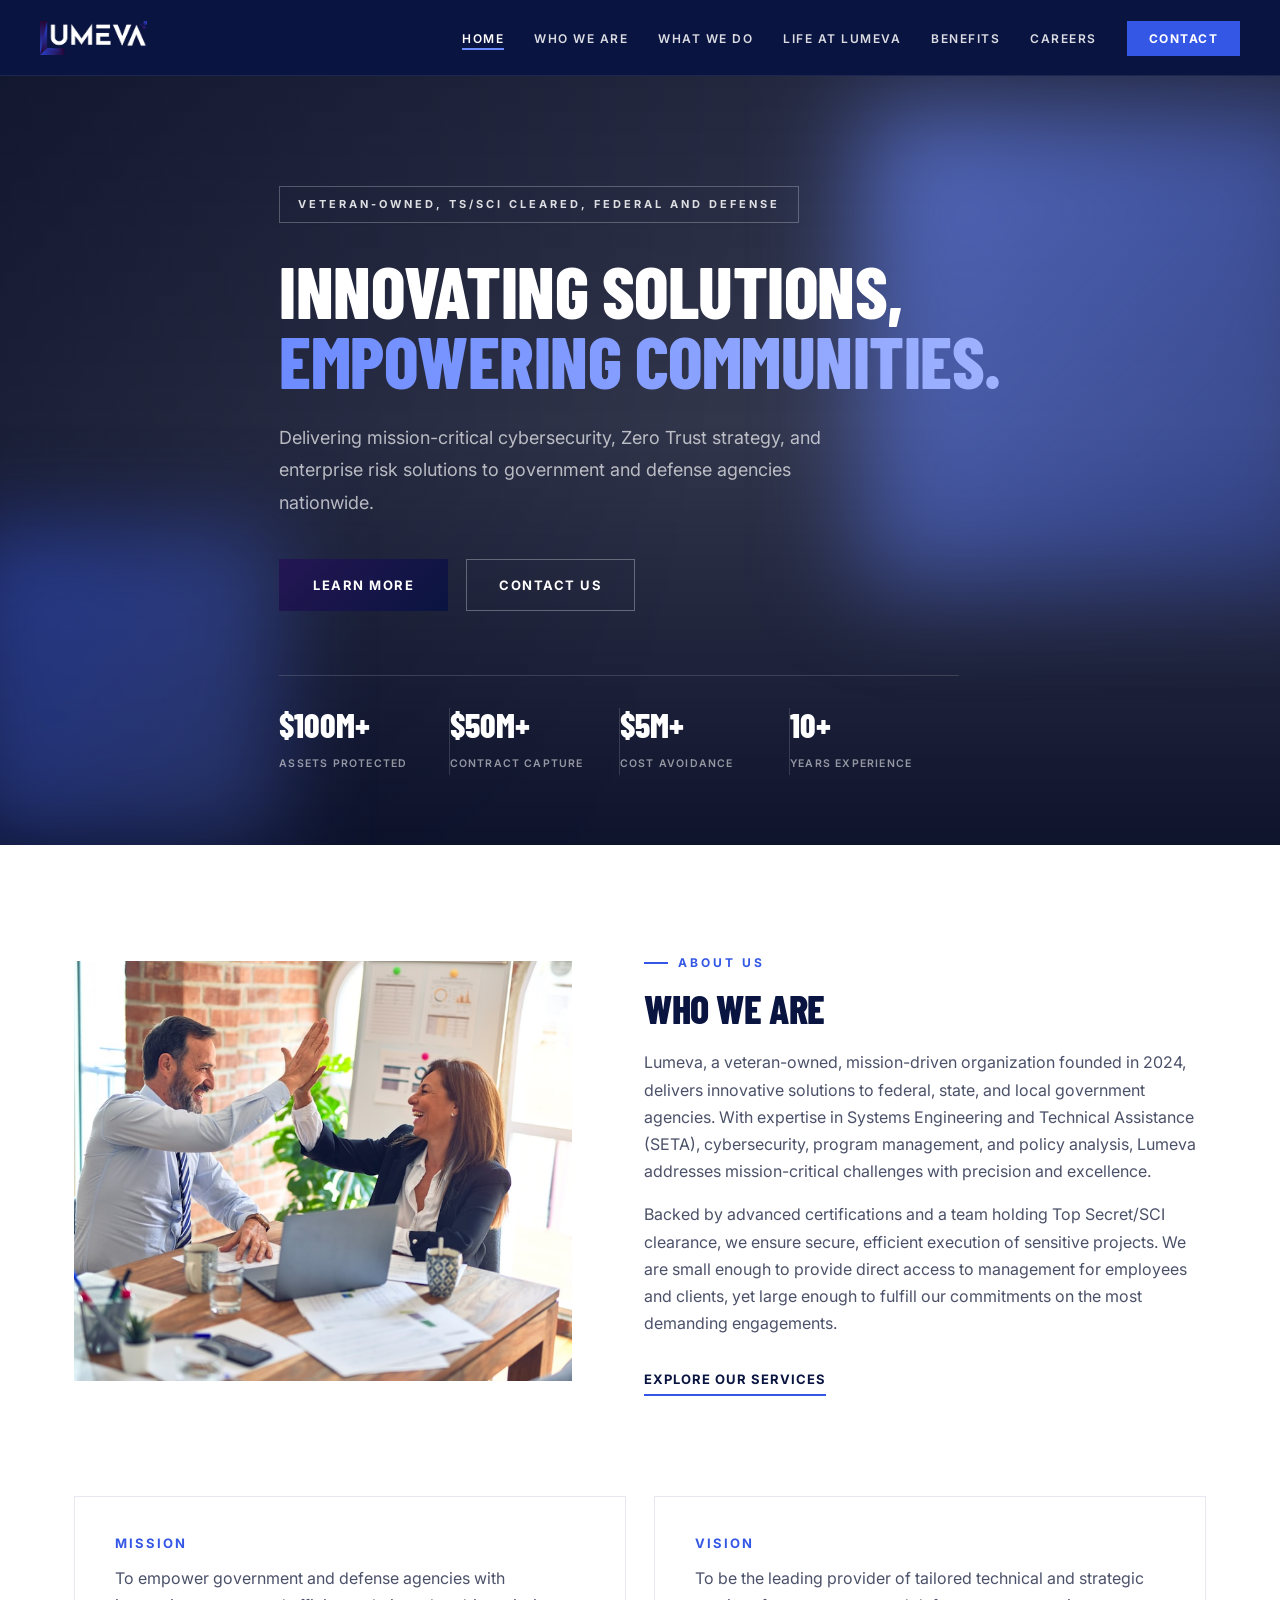
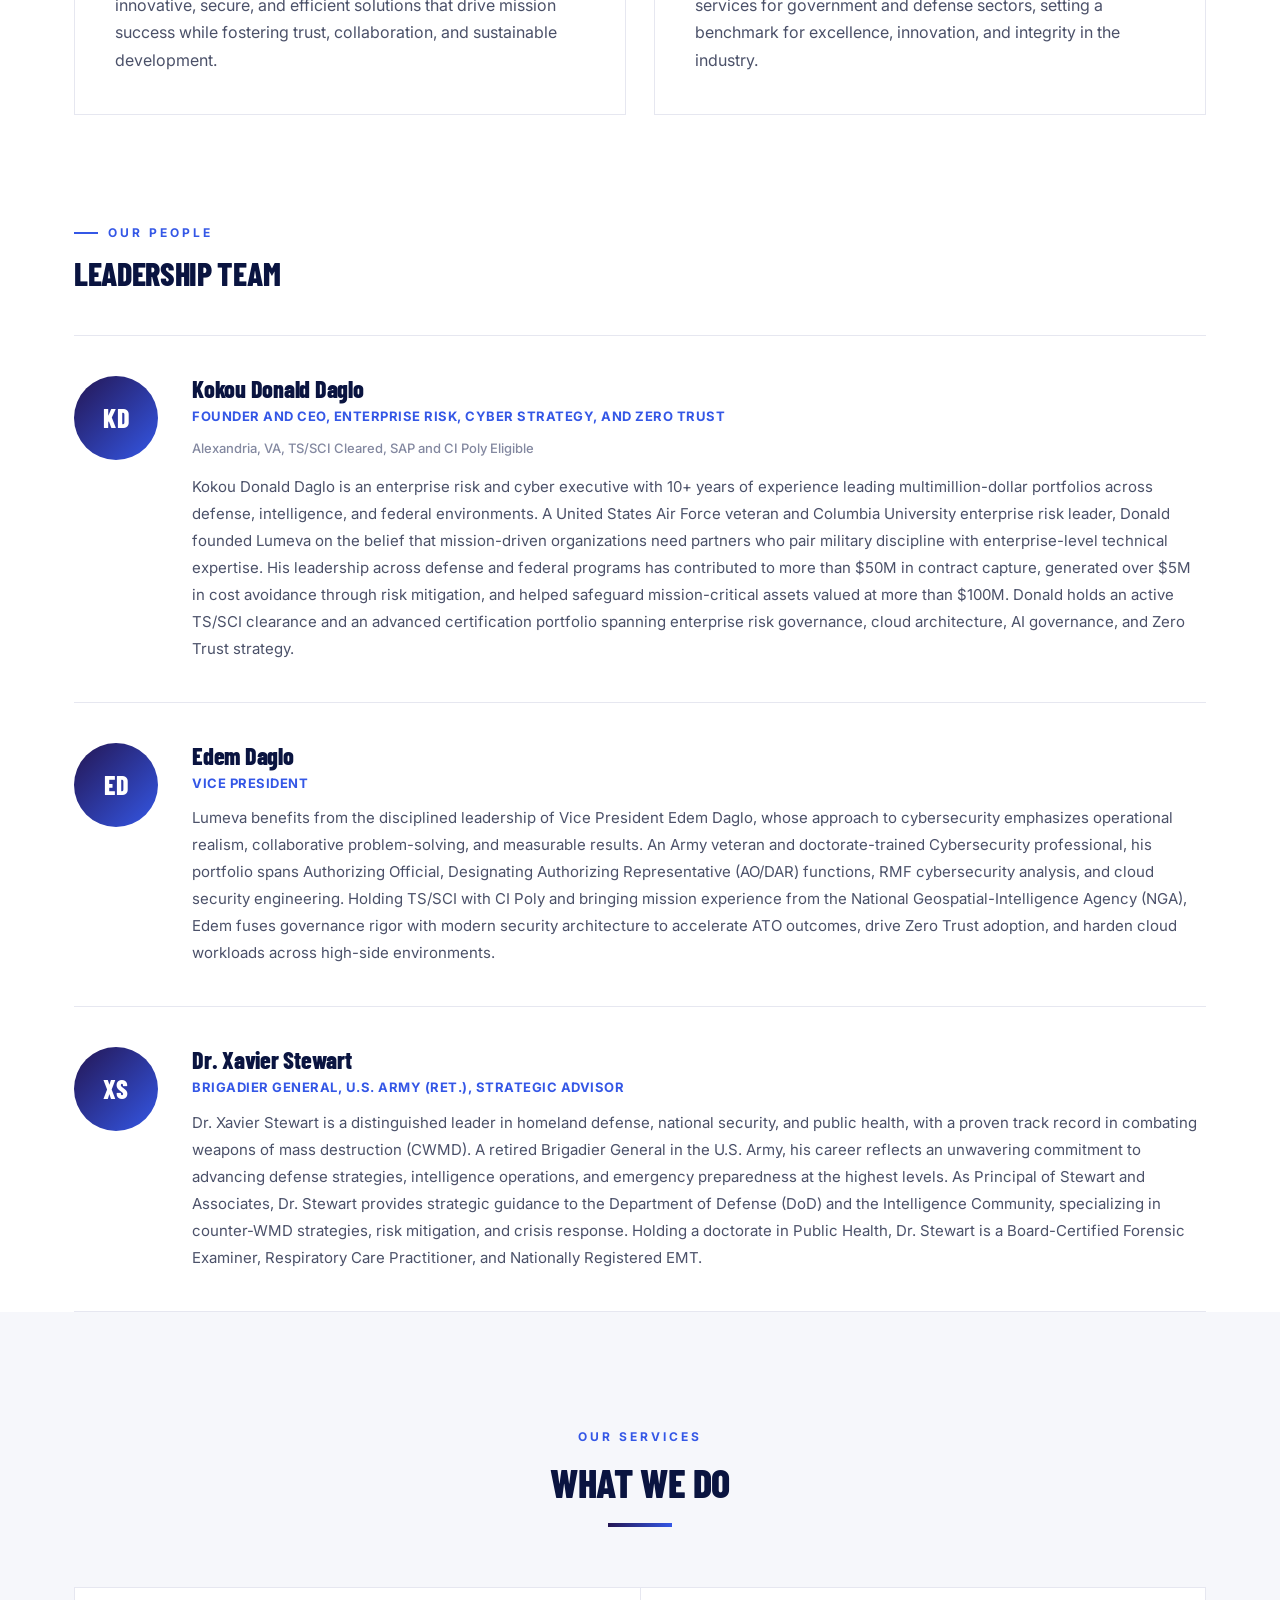
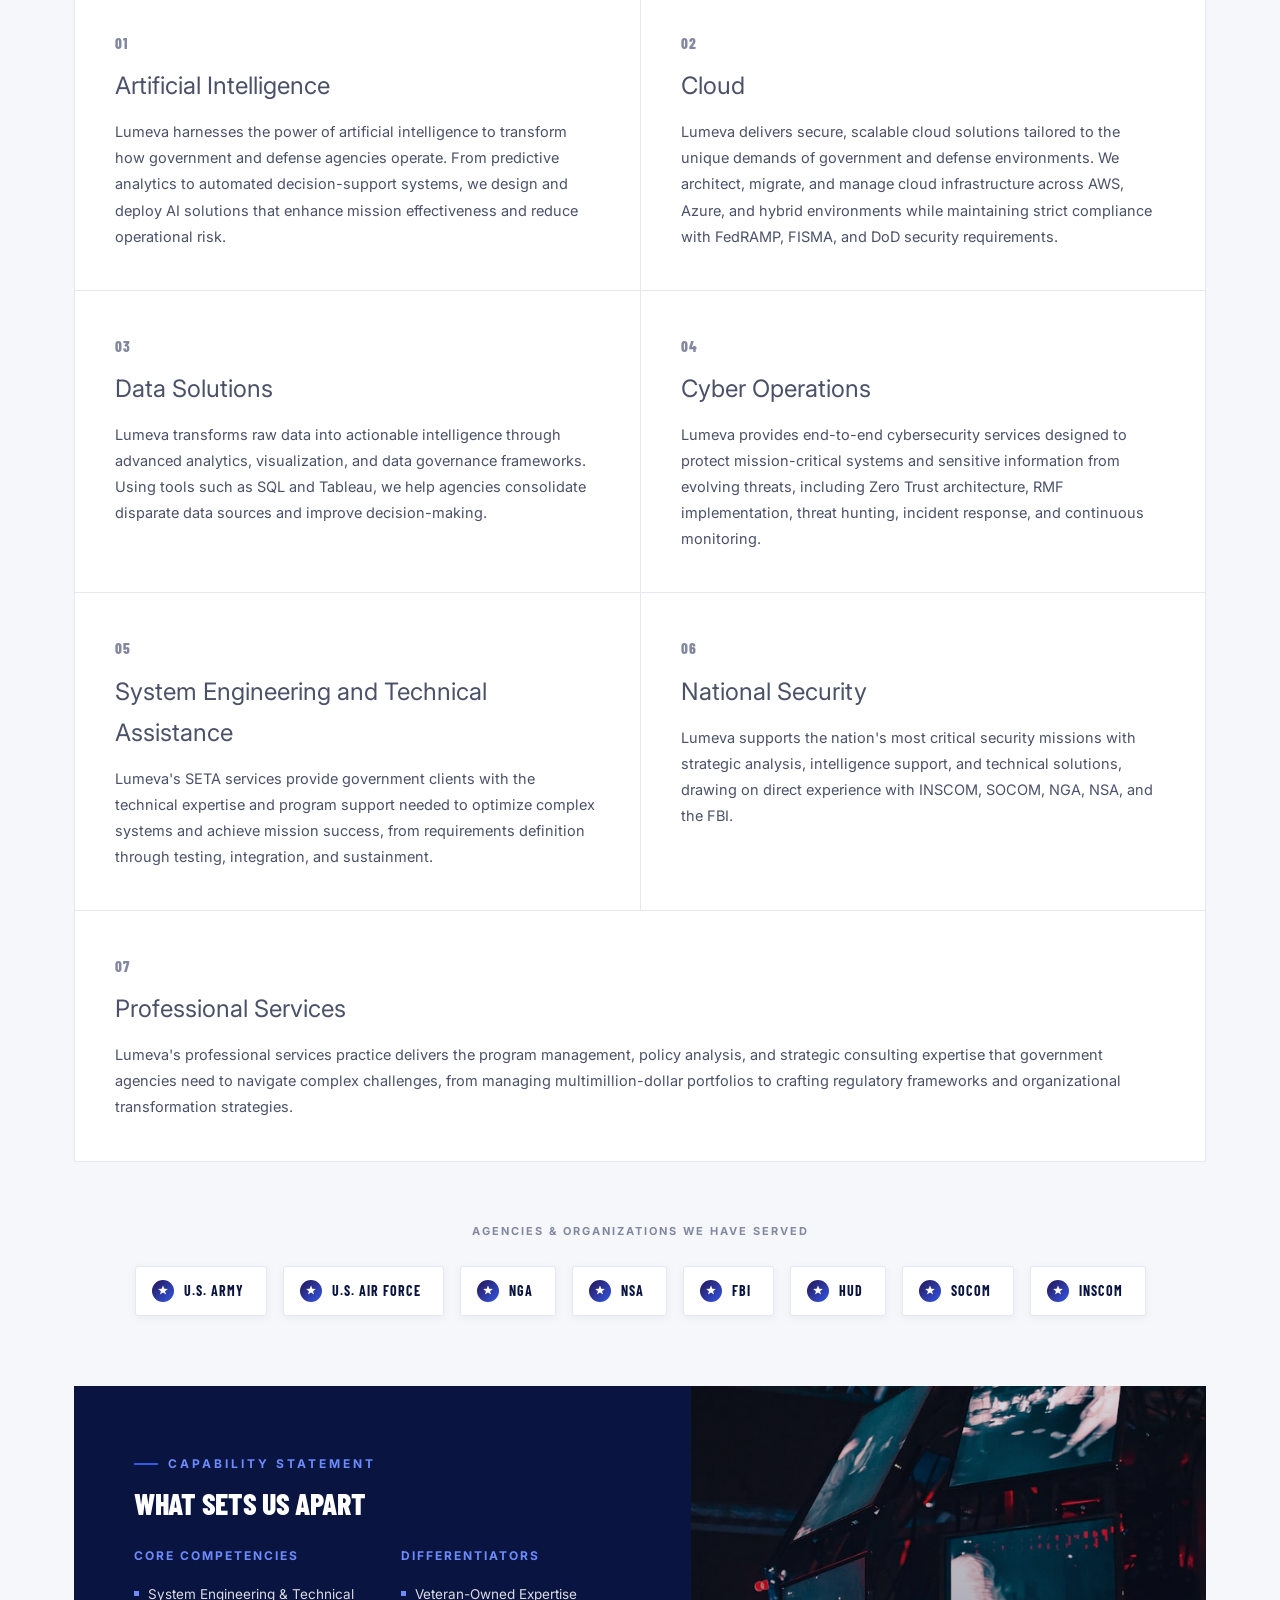
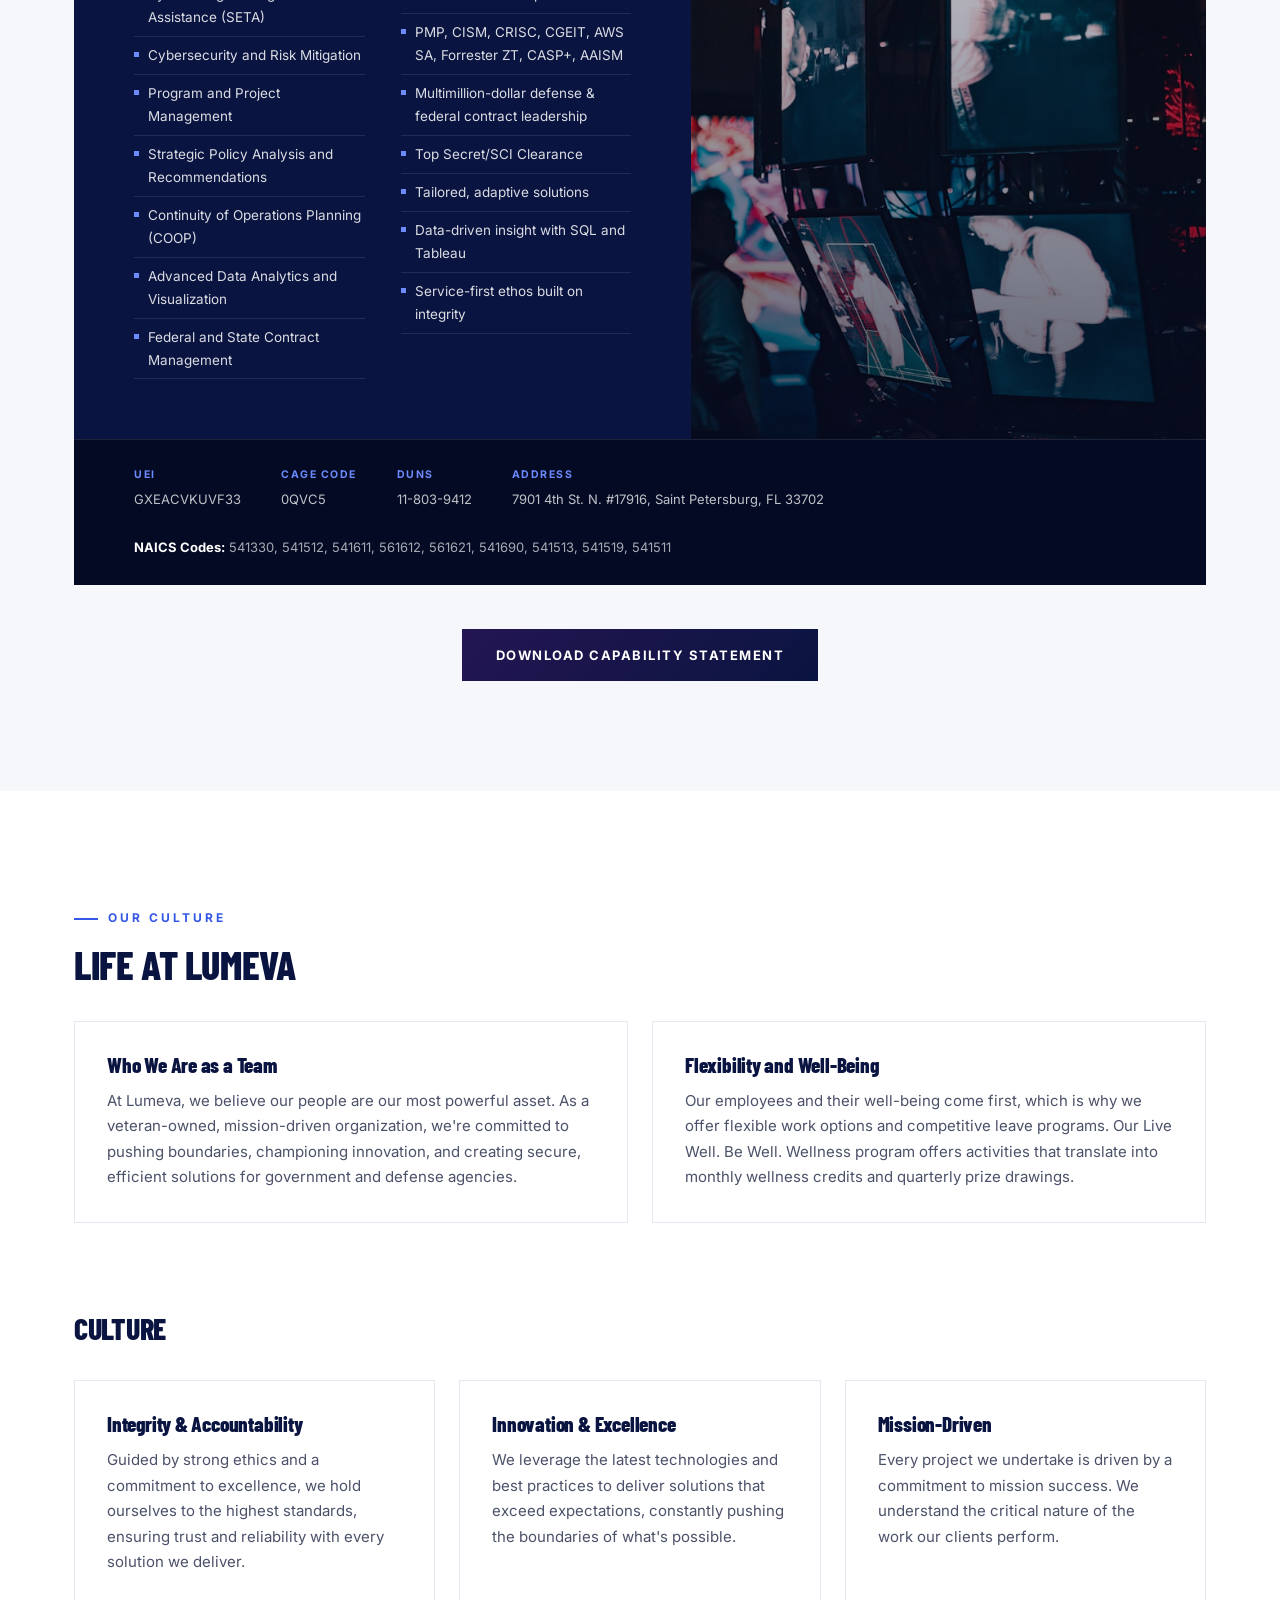
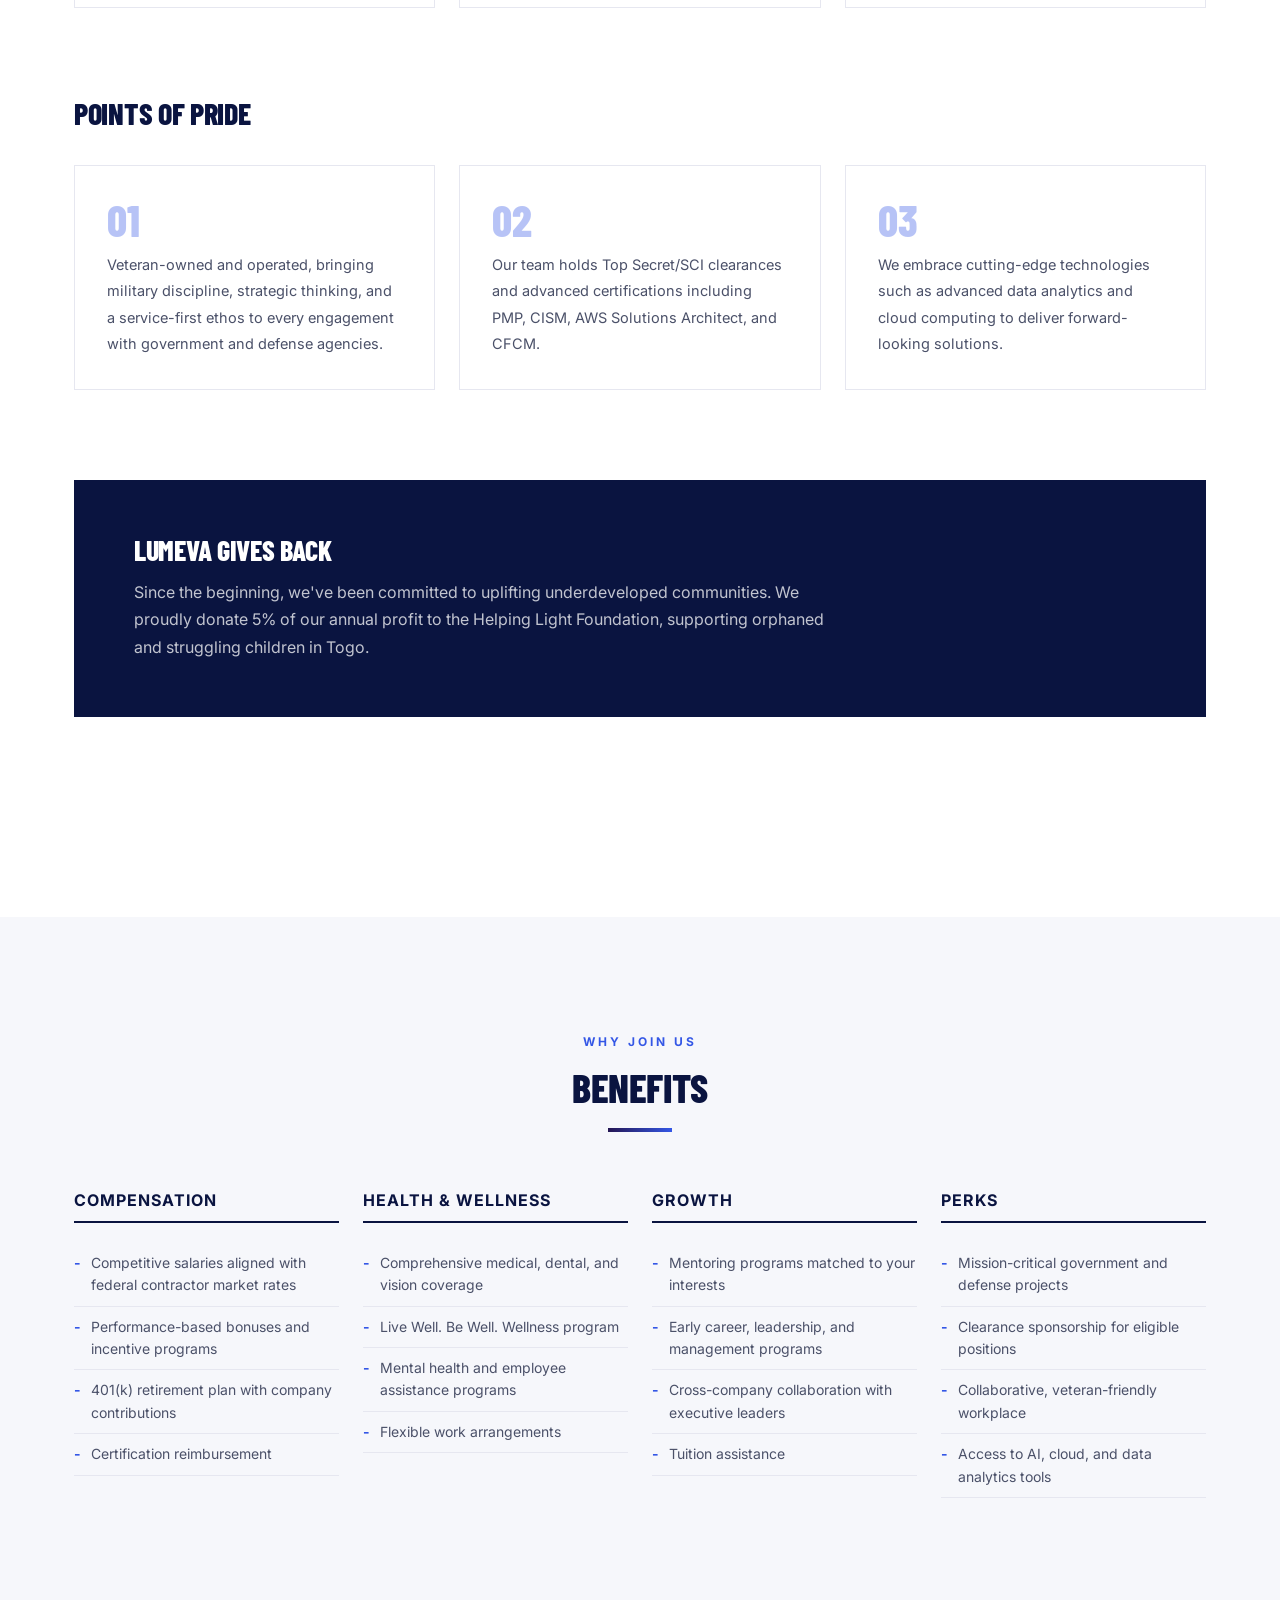
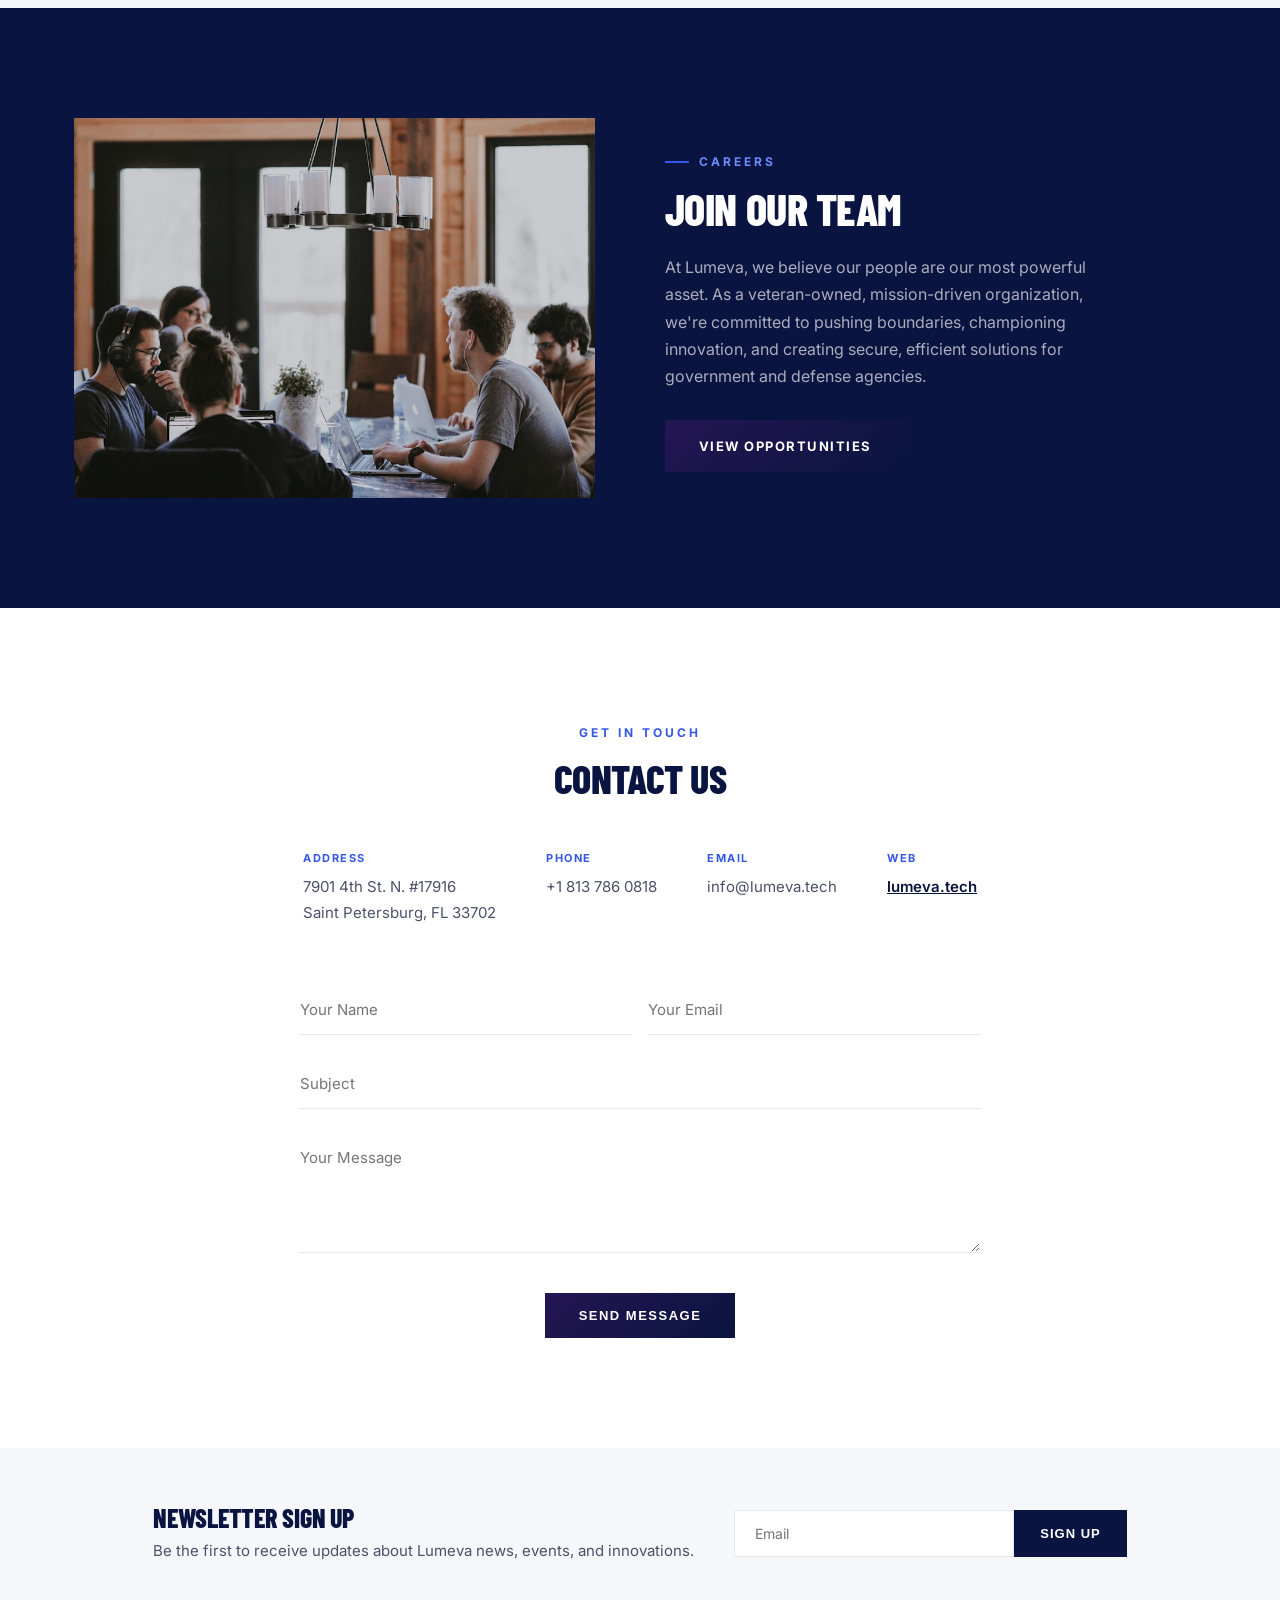
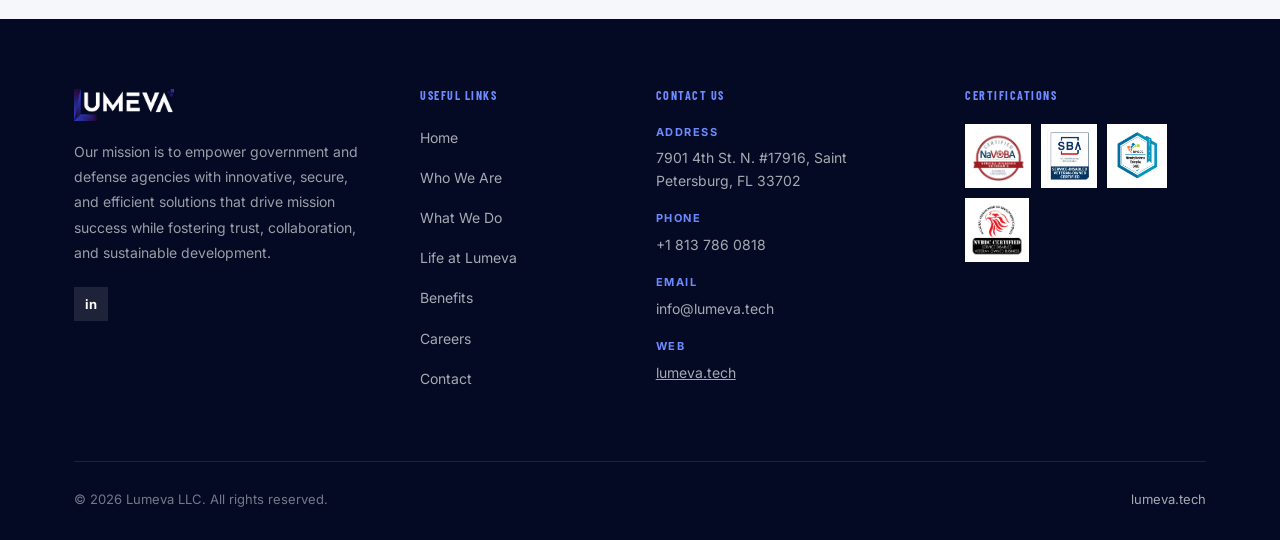
==== index.html @ 1eaefda1 "Upgrade agency strip to floating badges and add ambient hero motion Agency chips get a generic star-" ====
<!DOCTYPE html>
<html lang="en">
<head>
<meta charset="UTF-8">
<meta name="viewport" content="width=device-width, initial-scale=1.0">
<title>Lumeva | Innovating Solutions, Empowering Communities</title>
<meta name="description" content="Lumeva LLC is a veteran-owned, mission-driven government contractor delivering SETA, cybersecurity, program management, and strategic policy solutions to federal, state, and local agencies.">
<link rel="canonical" href="https://lumeva.tech/">
<link rel="icon" type="image/png" href="images/favicon.png">
<link href="https://fonts.googleapis.com/css2?family=Inter:wght@400;500;600;700&family=Barlow+Condensed:wght@600;700;800&display=swap" rel="stylesheet">
<style>
  :root {
    --navy: #0a1440;
    --navy-deep: #050a24;
    --ink: #0c1024;
    --blue: #3457e6;
    --blue-light: #6c8bff;
    --indigo: #241653;
    --slate: #4b5169;
    --slate-light: #8388a0;
    --line: #e6e7f0;
    --bg-soft: #f6f7fb;
    --white: #ffffff;
  }
  * { margin: 0; padding: 0; box-sizing: border-box; }
  html { scroll-behavior: smooth; }
  body { font-family: 'Inter', sans-serif; color: var(--slate); overflow-x: hidden; background: var(--white); line-height: 1.7; -webkit-font-smoothing: antialiased; }
  a { color: inherit; }
  img { display: block; max-width: 100%; }
  .wrap { max-width: 1180px; margin: 0 auto; padding: 0 24px; }

  h1, h2, h3, h4, h5 { font-family: 'Barlow Condensed', sans-serif; color: var(--navy); font-weight: 800; line-height: 1.05; letter-spacing: -0.01em; }

  .eyebrow {
    display: inline-flex; align-items: center; gap: 10px;
    font-size: 12px; font-weight: 700; letter-spacing: 3px; text-transform: uppercase;
    color: var(--blue); margin-bottom: 14px;
  }
  .eyebrow::before { content: ''; width: 24px; height: 2px; background: var(--blue); }
  .eyebrow.on-dark { color: var(--blue-light); }
  .eyebrow.center { justify-content: center; }
  .eyebrow.center::before { display: none; }

  .section-title { font-size: 40px; text-transform: uppercase; margin-bottom: 20px; }
  .accent-bar { width: 64px; height: 4px; background: linear-gradient(90deg, var(--indigo), var(--blue)); margin: 0 0 24px; }
  .accent-bar.center { margin: 0 auto 24px; }
  .lede { font-size: 17px; color: var(--slate); max-width: 620px; line-height: 1.8; }
  .center-head { text-align: center; }
  .center-head .lede { margin: 0 auto; }

  .btn {
    display: inline-flex; align-items: center; gap: 10px;
    background: linear-gradient(135deg, var(--indigo), var(--navy));
    color: white; padding: 15px 34px; font-size: 13px; font-weight: 700;
    letter-spacing: 1.5px; text-transform: uppercase; text-decoration: none;
    border: none; cursor: pointer; transition: all .25s;
  }
  .btn:hover { transform: translateY(-2px); box-shadow: 0 10px 30px rgba(10,20,64,0.25); }
  .btn-outline {
    display: inline-flex; align-items: center; gap: 10px;
    background: transparent; border: 1px solid rgba(255,255,255,0.3); color: white;
    padding: 14px 32px; font-size: 13px; font-weight: 700; letter-spacing: 1.5px;
    text-transform: uppercase; text-decoration: none; transition: all .25s;
  }
  .btn-outline:hover { border-color: white; background: rgba(255,255,255,0.08); }
  .link-arrow {
    display: inline-flex; align-items: center; gap: 8px; color: var(--navy);
    font-weight: 700; font-size: 13px; letter-spacing: 1px; text-transform: uppercase;
    text-decoration: none; border-bottom: 2px solid var(--blue); padding-bottom: 4px; transition: gap .2s;
  }
  .link-arrow:hover { gap: 14px; }

  /* NAV */
  nav {
    background: var(--navy); display: flex; align-items: center; justify-content: space-between;
    padding: 0 40px; height: 76px; position: sticky; top: 0; z-index: 1000;
    border-bottom: 1px solid rgba(255,255,255,0.08);
  }
  .logo img { height: 34px; width: auto; }
  nav ul { list-style: none; display: flex; align-items: center; gap: 30px; }
  nav ul a {
    color: rgba(255,255,255,0.85); text-decoration: none; font-size: 12px; font-weight: 600;
    letter-spacing: 1.5px; text-transform: uppercase; position: relative; padding-bottom: 4px; transition: color .2s;
  }
  nav ul a::after {
    content: ''; position: absolute; bottom: 0; left: 0; width: 0; height: 2px; background: var(--blue-light); transition: width .3s;
  }
  nav ul a:hover, nav ul a.active { color: white; }
  nav ul a:hover::after, nav ul a.active::after { width: 100%; }
  .nav-cta {
    background: var(--blue); color: white !important; padding: 10px 22px !important;
    font-weight: 700 !important;
  }
  .nav-cta::after { display: none; }
  .nav-cta:hover { background: var(--blue-light); }
  .nav-toggle {
    display: none; flex-direction: column; gap: 5px; background: none; border: none; cursor: pointer; padding: 8px;
  }
  .nav-toggle span { width: 24px; height: 2px; background: white; display: block; }

  /* HERO */
  #home {
    min-height: 660px; display: flex; align-items: center; position: relative; overflow: hidden;
  }
  .hero-photo {
    position: absolute; inset: 0; z-index: 0;
    background-image: url('images/hero-earth.jpg'); background-size: cover; background-position: center;
  }
  .hero-overlay {
    position: absolute; inset: 0; z-index: 1;
    background:
      linear-gradient(180deg, rgba(5,10,36,0.88) 0%, rgba(5,10,36,0.82) 45%, rgba(5,10,36,0.96) 100%),
      linear-gradient(100deg, rgba(5,10,36,0.55) 0%, transparent 55%);
  }
  .hero-content { position: relative; z-index: 3; padding: 110px 0 70px; max-width: 760px; }
  .hero-tag {
    display: inline-flex; align-items: center; gap: 10px; font-size: 11px; font-weight: 700;
    letter-spacing: 3px; text-transform: uppercase; color: rgba(255,255,255,0.85);
    border: 1px solid rgba(255,255,255,0.25); padding: 8px 18px; margin-bottom: 32px;
  }
  .hero-content h1 {
    font-size: 72px; font-weight: 800; color: white; line-height: 0.98; margin-bottom: 26px;
    text-transform: uppercase; letter-spacing: -0.5px;
  }
  .hero-content h1 em {
    display: block; font-style: normal;
    background: linear-gradient(90deg, var(--blue-light), #9fb2ff);
    -webkit-background-clip: text; -webkit-text-fill-color: transparent; background-clip: text;
  }
  .hero-sub { font-size: 18px; color: rgba(255,255,255,0.68); line-height: 1.8; max-width: 560px; margin-bottom: 40px; }
  .hero-buttons { display: flex; gap: 18px; align-items: center; margin-bottom: 64px; flex-wrap: wrap; }
  .hero-stats { display: flex; gap: 0; border-top: 1px solid rgba(255,255,255,0.15); padding-top: 32px; max-width: 680px; }
  .hero-stat { flex: 1; padding-right: 24px; border-right: 1px solid rgba(255,255,255,0.15); }
  .hero-stat:last-child { border-right: none; }
  .hero-stat .num { font-family: 'Barlow Condensed', sans-serif; font-size: 34px; font-weight: 800; color: white; display: block; line-height: 1; margin-bottom: 6px; }
  .hero-stat .label { font-size: 10.5px; font-weight: 600; letter-spacing: 1.2px; text-transform: uppercase; color: rgba(255,255,255,0.55); }

  .floating-blob {
    position: absolute; z-index: 2; pointer-events: none;
    width: 480px; height: 480px; top: 4%; right: -60px;
    background: linear-gradient(135deg, rgba(108,139,255,0.65), rgba(52,87,230,0.35));
    filter: blur(50px);
    animation: blob-float 16s ease-in-out infinite;
  }
  .floating-blob.two {
    width: 320px; height: 320px; top: auto; bottom: 0%; left: -40px; right: auto;
    background: linear-gradient(135deg, rgba(52,87,230,0.5), rgba(108,139,255,0.25));
    filter: blur(45px);
    animation: blob-float 20s ease-in-out infinite reverse;
  }
  @keyframes blob-float {
    0%   { border-radius: 42% 58% 65% 35% / 45% 45% 55% 55%; transform: translate(0,0) scale(1); }
    25%  { border-radius: 60% 40% 30% 70% / 60% 30% 70% 40%; transform: translate(-30px, 40px) scale(1.06); }
    50%  { border-radius: 35% 65% 55% 45% / 40% 60% 40% 60%; transform: translate(15px, -30px) scale(0.96); }
    75%  { border-radius: 55% 45% 40% 60% / 55% 45% 65% 35%; transform: translate(-20px, 15px) scale(1.03); }
    100% { border-radius: 42% 58% 65% 35% / 45% 45% 55% 55%; transform: translate(0,0) scale(1); }
  }
  @media (prefers-reduced-motion: reduce) {
    .floating-blob { animation: none; }
  }

  /* FEATURE ROW (image + text alternating) */
  .feature-row { display: flex; align-items: center; gap: 72px; padding: 100px 0; }
  .feature-row.reverse { flex-direction: row-reverse; }
  .feature-media { flex: 0 0 44%; }
  .feature-media img { width: 100%; height: 420px; object-fit: cover; }
  .feature-text { flex: 1; }
  .feature-text p { margin-bottom: 16px; font-size: 16px; }
  .feature-text p:last-of-type { margin-bottom: 28px; }

  /* MISSION / VISION */
  .mv-grid { display: grid; grid-template-columns: 1fr 1fr; gap: 28px; margin: 0 0 100px; }
  .mv-card { border: 1px solid var(--line); padding: 40px; }
  .mv-card h4 { font-size: 13px; letter-spacing: 2px; text-transform: uppercase; color: var(--blue); margin-bottom: 14px; font-family: 'Inter', sans-serif; font-weight: 700; }
  .mv-card p { font-size: 16px; color: var(--slate); }

  /* LEADERSHIP */
  .leadership-head { margin-bottom: 44px; }
  .leader-card {
    display: flex; gap: 34px; padding: 40px 0; border-top: 1px solid var(--line);
  }
  .leader-card:last-child { border-bottom: 1px solid var(--line); }
  .avatar {
    flex: 0 0 84px; width: 84px; height: 84px; border-radius: 50%;
    background: linear-gradient(135deg, var(--indigo), var(--blue));
    display: flex; align-items: center; justify-content: center;
    color: white; font-family: 'Barlow Condensed', sans-serif; font-weight: 800; font-size: 26px; letter-spacing: 1px;
  }
  .leader-info h4 { font-size: 24px; margin-bottom: 4px; }
  .leader-info .title { font-size: 13px; font-weight: 700; color: var(--blue); letter-spacing: 0.5px; text-transform: uppercase; margin-bottom: 10px; font-family: 'Inter', sans-serif; }
  .leader-meta { font-size: 13px; color: var(--slate-light); font-weight: 500; margin-bottom: 14px; }
  .leader-info p.bio { font-size: 15px; line-height: 1.8; color: var(--slate); }

  /* SERVICES */
  #services { padding: 110px 0; background: var(--bg-soft); }
  .services-detail-grid { display: grid; grid-template-columns: repeat(2, 1fr); gap: 1px; background: var(--line); border: 1px solid var(--line); margin-bottom: 60px; }
  .service-detail-card { background: white; padding: 40px; border-top: 3px solid transparent; transition: border-color .2s, transform .2s; position: relative; }
  .service-detail-card:hover { border-top-color: var(--blue); transform: translateY(-2px); }
  .sdc-index { font-family: 'Barlow Condensed', sans-serif; font-size: 15px; font-weight: 800; color: var(--slate-light); letter-spacing: 1px; margin-bottom: 10px; }
  .sdc-title { font-size: 24px; margin-bottom: 12px; }
  .service-detail-card p { font-size: 14.5px; line-height: 1.8; color: var(--slate); }

  .agency-strip { text-align: center; margin-bottom: 70px; }
  .agency-label { font-size: 11px; font-weight: 700; letter-spacing: 2px; text-transform: uppercase; color: var(--slate-light); margin-bottom: 26px; }
  .agency-pills { display: flex; flex-wrap: wrap; gap: 16px; justify-content: center; }
  .agency-pill {
    display: flex; align-items: center; gap: 10px;
    font-family: 'Barlow Condensed', sans-serif; font-size: 14px; font-weight: 700; letter-spacing: 1px;
    text-transform: uppercase; color: var(--navy); border: 1px solid var(--line); background: white;
    padding: 12px 22px 12px 16px; border-radius: 3px;
    box-shadow: 0 2px 10px rgba(10,20,64,0.05);
    transition: transform .2s, box-shadow .2s, border-color .2s;
  }
  .agency-pill:hover { transform: translateY(-3px); box-shadow: 0 12px 24px rgba(10,20,64,0.12); border-color: var(--blue); }
  .agency-pill .badge-icon {
    flex-shrink: 0; width: 22px; height: 22px; border-radius: 50%;
    background: linear-gradient(135deg, var(--indigo), var(--blue));
    display: flex; align-items: center; justify-content: center;
  }
  .agency-pill .badge-icon svg { width: 12px; height: 12px; fill: white; }

  /* CAPABILITY SPLIT */
  .capability-split { display: grid; grid-template-columns: 1.2fr 1fr; background: var(--navy); }
  .capability-panel { padding: 60px; color: white; }
  .capability-panel h3 { color: white; font-size: 30px; text-transform: uppercase; margin-bottom: 30px; }
  .cap-cols { display: grid; grid-template-columns: 1fr 1fr; gap: 36px; }
  .cap-cols h5 { font-size: 12px; letter-spacing: 2px; text-transform: uppercase; color: var(--blue-light); margin-bottom: 14px; font-family: 'Inter', sans-serif; font-weight: 700; }
  .cap-cols ul { list-style: none; }
  .cap-cols ul li { font-size: 13.5px; line-height: 1.7; padding: 7px 0; border-bottom: 1px solid rgba(255,255,255,0.1); padding-left: 14px; position: relative; color: rgba(255,255,255,0.85); }
  .cap-cols ul li::before { content: ''; position: absolute; left: 0; top: 15px; width: 5px; height: 5px; background: var(--blue-light); }
  .capability-image { position: relative; }
  .capability-image img { width: 100%; height: 100%; object-fit: cover; min-height: 420px; }
  .capability-image::after { content: ''; position: absolute; inset: 0; background: linear-gradient(180deg, rgba(10,20,64,0.15), rgba(5,10,36,0.65)); }
  .key-info-bar { grid-column: 1 / -1; background: var(--navy-deep); padding: 26px 60px; display: flex; flex-wrap: wrap; gap: 40px; border-top: 1px solid rgba(255,255,255,0.1); }
  .key-info-bar span { font-size: 13px; color: rgba(255,255,255,0.75); }
  .key-info-bar span strong { display: block; font-size: 10.5px; letter-spacing: 1.5px; text-transform: uppercase; color: var(--blue-light); margin-bottom: 4px; }
  .naics-line { grid-column: 1 / -1; background: var(--navy-deep); padding: 0 60px 26px; font-size: 13px; color: rgba(255,255,255,0.65); }
  .naics-line strong { color: white; }

  /* CARD GRID (life / culture / benefits) */
  #life { padding: 110px 0; }
  .life-grid, .culture-grid, .pride-grid, .benefits-grid { display: grid; gap: 24px; }
  .life-grid { grid-template-columns: 1fr 1fr; margin-bottom: 90px; }
  .culture-grid, .pride-grid { grid-template-columns: repeat(3, 1fr); }
  .card-flat { border: 1px solid var(--line); padding: 32px; transition: border-color .2s, transform .2s; }
  .card-flat:hover { border-color: var(--blue); transform: translateY(-3px); }
  .card-flat h4, .card-flat h5 { font-size: 21px; margin-bottom: 12px; }
  .card-flat p { font-size: 15px; color: var(--slate); }
  .block-head { margin-bottom: 36px; }
  .block-head h3 { font-size: 30px; text-transform: uppercase; }

  .pride-card { border: 1px solid var(--line); padding: 32px; }
  .pride-card .num { font-family: 'Barlow Condensed', sans-serif; font-size: 44px; font-weight: 800; color: var(--blue); opacity: 0.35; line-height: 1; margin-bottom: 10px; }
  .pride-card p { font-size: 14.5px; color: var(--slate); line-height: 1.8; }

  .giving-section { background: var(--navy); color: white; padding: 56px 60px; margin-bottom: 90px; }
  .giving-section h3 { color: white; font-size: 28px; text-transform: uppercase; margin-bottom: 14px; }
  .giving-section p { font-size: 16px; color: rgba(255,255,255,0.75); max-width: 720px; }

  /* BENEFITS */
  #benefits { padding: 110px 0; background: var(--bg-soft); }
  .benefits-grid { grid-template-columns: repeat(4, 1fr); }
  .benefit-block h4 { font-size: 16px; text-transform: uppercase; letter-spacing: 1px; margin-bottom: 20px; padding-bottom: 12px; border-bottom: 2px solid var(--navy); font-family: 'Inter', sans-serif; font-weight: 700; color: var(--navy); }
  .benefit-item { display: flex; gap: 10px; padding: 9px 0; border-bottom: 1px solid var(--line); font-size: 14px; color: var(--slate); line-height: 1.6; }
  .benefit-item::before { content: '-'; color: var(--blue); font-weight: 700; }

  /* CAREERS */
  #careers { padding: 110px 0; background: var(--navy); }
  .careers-flex { display: flex; align-items: center; gap: 70px; }
  .careers-flex img { width: 46%; height: 380px; object-fit: cover; flex-shrink: 0; }
  .careers-copy h2 { color: white; font-size: 44px; text-transform: uppercase; margin-bottom: 22px; }
  .careers-copy p { color: rgba(255,255,255,0.65); font-size: 16px; margin-bottom: 30px; max-width: 460px; }

  /* CONTACT */
  #contact { padding: 110px 0; }
  .contact-info { display: flex; gap: 50px; justify-content: center; margin-bottom: 60px; flex-wrap: wrap; }
  .contact-info-item { font-size: 15px; }
  .ci-label { display: block; font-weight: 700; font-size: 11px; text-transform: uppercase; letter-spacing: 1.5px; color: var(--blue); margin-bottom: 6px; }
  .contact-form { max-width: 680px; margin: 0 auto; }
  .contact-form-row { display: grid; grid-template-columns: 1fr 1fr; gap: 16px; }
  .contact-form input, .contact-form textarea {
    width: 100%; padding: 15px 0; border: none; border-bottom: 1px solid var(--line);
    font-family: 'Inter', sans-serif; font-size: 15px; margin-bottom: 24px; outline: none; transition: border-color .2s; background: transparent;
  }
  .contact-form input:focus, .contact-form textarea:focus { border-color: var(--blue); }
  .contact-form textarea { height: 120px; resize: vertical; grid-column: 1 / -1; }
  .contact-form button { margin-top: 8px; }

  /* NEWSLETTER */
  .newsletter { background: var(--bg-soft); padding: 56px 0; display: flex; align-items: center; justify-content: space-between; gap: 40px; }
  .newsletter h3 { font-size: 26px; text-transform: uppercase; margin-bottom: 6px; }
  .newsletter p { font-size: 15px; color: var(--slate); }
  .newsletter-form { display: flex; flex-shrink: 0; }
  .newsletter-form input { padding: 14px 20px; border: 1px solid var(--line); font-size: 14px; width: 280px; outline: none; font-family: 'Inter', sans-serif; }
  .newsletter-form button { background: var(--navy); color: white; padding: 14px 26px; border: none; font-size: 13px; font-weight: 700; letter-spacing: 1px; text-transform: uppercase; cursor: pointer; }

  /* FOOTER */
  footer { background: var(--navy-deep); color: white; padding: 70px 0 30px; }
  .footer-grid { display: grid; grid-template-columns: 1.6fr 1fr 1.4fr 1.3fr; gap: 50px; margin-bottom: 56px; }
  .footer-logo img { height: 32px; width: auto; margin-bottom: 18px; }
  .footer-about p { font-size: 14px; line-height: 1.8; color: rgba(255,255,255,0.6); margin-bottom: 22px; }
  .footer-links h4, .footer-contact h4, .footer-badges h4 {
    font-size: 12px; font-weight: 700; letter-spacing: 1.5px; color: var(--blue-light); text-transform: uppercase; margin-bottom: 22px;
  }
  .footer-links ul { list-style: none; }
  .footer-links li { margin-bottom: 13px; }
  .footer-links a { color: rgba(255,255,255,0.65); text-decoration: none; font-size: 14px; transition: color .2s; }
  .footer-links a:hover { color: white; }
  .footer-contact-item { margin-bottom: 18px; font-size: 14px; color: rgba(255,255,255,0.65); line-height: 1.6; }
  .footer-contact-item .ci-label { color: var(--blue-light); }
  .badge-row { display: flex; flex-wrap: wrap; gap: 10px; }
  .badge-chip { background: white; padding: 6px; height: 64px; display: flex; align-items: center; }
  .badge-chip img { height: 100%; width: auto; object-fit: contain; }
  .linkedin-icon {
    width: 34px; height: 34px; background: rgba(255,255,255,0.1); display: flex; align-items: center; justify-content: center;
    font-weight: 700; font-size: 13px; color: white; text-decoration: none; transition: background .2s;
  }
  .linkedin-icon:hover { background: var(--blue); }
  .footer-bottom { border-top: 1px solid rgba(255,255,255,0.1); padding-top: 26px; display: flex; justify-content: space-between; flex-wrap: wrap; gap: 10px; font-size: 13px; color: rgba(255,255,255,0.45); }
  .footer-bottom a { color: rgba(255,255,255,0.65); text-decoration: none; }
  .footer-bottom a:hover { color: white; }

  .fade-up { opacity: 0; transform: translateY(30px); transition: opacity .6s ease, transform .6s ease; }
  .fade-up.visible { opacity: 1; transform: translateY(0); }

  @media (max-width: 900px) {
    nav { padding: 0 20px; }
    .nav-toggle { display: flex; }
    nav ul {
      display: none; position: absolute; top: 76px; left: 0; right: 0; background: var(--navy);
      flex-direction: column; align-items: flex-start; gap: 0; padding: 10px 20px 20px;
      border-top: 1px solid rgba(255,255,255,0.08); border-bottom: 1px solid rgba(255,255,255,0.08);
    }
    nav ul.open { display: flex; }
    nav ul li { width: 100%; }
    nav ul a { display: block; padding: 14px 0; width: 100%; }
    .nav-cta { display: inline-block; margin-top: 10px; }
    .hero-content h1 { font-size: 44px; }
    .hero-stats { flex-wrap: wrap; gap: 20px; }
    .hero-stat { flex: 1 1 40%; border-right: none; padding-right: 0; }
    .feature-row, .feature-row.reverse { flex-direction: column; padding: 60px 0; gap: 36px; }
    .feature-media { flex: 1; width: 100%; }
    .feature-media img { height: 280px; }
    .mv-grid, .life-grid, .culture-grid, .pride-grid, .services-detail-grid { grid-template-columns: 1fr; }
    .benefits-grid { grid-template-columns: 1fr 1fr; }
    .capability-split { grid-template-columns: 1fr; }
    .capability-panel { padding: 40px 24px; }
    .cap-cols { grid-template-columns: 1fr; }
    .key-info-bar, .naics-line { padding-left: 24px; padding-right: 24px; }
    .careers-flex { flex-direction: column; }
    .careers-flex img { width: 100%; }
    .footer-grid { grid-template-columns: 1fr 1fr; }
    .newsletter { flex-direction: column; align-items: flex-start; padding: 40px 24px; }
    .contact-form-row { grid-template-columns: 1fr; }
    #services, #life, #benefits, #careers, #contact { padding: 70px 0; }
    .service-detail-card, .capability-panel { padding: 28px; }
  }
</style>
</head>
<body>

<!-- NAV -->
<nav>
  <div class="logo">
    <a href="#home"><img src="images/logo-white.png" alt="Lumeva" /></a>
  </div>
  <ul>
    <li><a href="#home" class="active">Home</a></li>
    <li><a href="#who">Who We Are</a></li>
    <li><a href="#services">What We Do</a></li>
    <li><a href="#life">Life at Lumeva</a></li>
    <li><a href="#benefits">Benefits</a></li>
    <li><a href="#careers">Careers</a></li>
    <li><a href="#contact" class="nav-cta">Contact</a></li>
  </ul>
  <button class="nav-toggle" id="navToggle" aria-label="Toggle navigation menu"><span></span><span></span><span></span></button>
</nav>

<!-- HERO -->
<section id="home">
  <div class="hero-photo"></div>
  <div class="hero-overlay"></div>
  <div class="floating-blob"></div>
  <div class="floating-blob two"></div>
  <div class="wrap">
    <div class="hero-content">
      <div class="hero-tag">Veteran-Owned, TS/SCI Cleared, Federal and Defense</div>
      <h1>Innovating Solutions, <em>Empowering Communities.</em></h1>
      <p class="hero-sub">Delivering mission-critical cybersecurity, Zero Trust strategy, and enterprise risk solutions to government and defense agencies nationwide.</p>
      <div class="hero-buttons">
        <a href="#who" class="btn">Learn More</a>
        <a href="#contact" class="btn-outline">Contact Us</a>
      </div>
      <div class="hero-stats">
        <div class="hero-stat"><span class="num">$100M+</span><span class="label">Assets Protected</span></div>
        <div class="hero-stat"><span class="num">$50M+</span><span class="label">Contract Capture</span></div>
        <div class="hero-stat"><span class="num">$5M+</span><span class="label">Cost Avoidance</span></div>
        <div class="hero-stat"><span class="num">10+</span><span class="label">Years Experience</span></div>
      </div>
    </div>
  </div>
</section>

<!-- WHO WE ARE -->
<section id="who">
  <div class="wrap">
    <div class="feature-row fade-up">
      <div class="feature-media"><img src="images/team-photo.jpg" alt="Lumeva team" /></div>
      <div class="feature-text">
        <div class="eyebrow">About Us</div>
        <h2 class="section-title">Who We Are</h2>
        <p>Lumeva, a veteran-owned, mission-driven organization founded in 2024, delivers innovative solutions to federal, state, and local government agencies. With expertise in Systems Engineering and Technical Assistance (SETA), cybersecurity, program management, and policy analysis, Lumeva addresses mission-critical challenges with precision and excellence.</p>
        <p>Backed by advanced certifications and a team holding Top Secret/SCI clearance, we ensure secure, efficient execution of sensitive projects. We are small enough to provide direct access to management for employees and clients, yet large enough to fulfill our commitments on the most demanding engagements.</p>
        <a href="#services" class="link-arrow">Explore Our Services</a>
      </div>
    </div>

    <div class="mv-grid fade-up">
      <div class="mv-card">
        <h4>Mission</h4>
        <p>To empower government and defense agencies with innovative, secure, and efficient solutions that drive mission success while fostering trust, collaboration, and sustainable development.</p>
      </div>
      <div class="mv-card">
        <h4>Vision</h4>
        <p>To be the leading provider of tailored technical and strategic services for government and defense sectors, setting a benchmark for excellence, innovation, and integrity in the industry.</p>
      </div>
    </div>

    <!-- LEADERSHIP -->
    <div class="leadership-head fade-up">
      <div class="eyebrow">Our People</div>
      <h3 class="block-head-title" style="font-family:'Barlow Condensed',sans-serif; font-size:32px; text-transform:uppercase; color:var(--navy);">Leadership Team</h3>
    </div>

    <div class="fade-up">
      <div class="leader-card">
        <div class="avatar">KD</div>
        <div class="leader-info">
          <h4>Kokou Donald Daglo</h4>
          <div class="title">Founder and CEO, Enterprise Risk, Cyber Strategy, and Zero Trust</div>
          <div class="leader-meta">Alexandria, VA, TS/SCI Cleared, SAP and CI Poly Eligible</div>
          <p class="bio">Kokou Donald Daglo is an enterprise risk and cyber executive with 10+ years of experience leading multimillion-dollar portfolios across defense, intelligence, and federal environments. A United States Air Force veteran and Columbia University enterprise risk leader, Donald founded Lumeva on the belief that mission-driven organizations need partners who pair military discipline with enterprise-level technical expertise. His leadership across defense and federal programs has contributed to more than $50M in contract capture, generated over $5M in cost avoidance through risk mitigation, and helped safeguard mission-critical assets valued at more than $100M. Donald holds an active TS/SCI clearance and an advanced certification portfolio spanning enterprise risk governance, cloud architecture, AI governance, and Zero Trust strategy.</p>
        </div>
      </div>

      <div class="leader-card">
        <div class="avatar">ED</div>
        <div class="leader-info">
          <h4>Edem Daglo</h4>
          <div class="title">Vice President</div>
          <p class="bio">Lumeva benefits from the disciplined leadership of Vice President Edem Daglo, whose approach to cybersecurity emphasizes operational realism, collaborative problem-solving, and measurable results. An Army veteran and doctorate-trained Cybersecurity professional, his portfolio spans Authorizing Official, Designating Authorizing Representative (AO/DAR) functions, RMF cybersecurity analysis, and cloud security engineering. Holding TS/SCI with CI Poly and bringing mission experience from the National Geospatial-Intelligence Agency (NGA), Edem fuses governance rigor with modern security architecture to accelerate ATO outcomes, drive Zero Trust adoption, and harden cloud workloads across high-side environments.</p>
        </div>
      </div>

      <div class="leader-card">
        <div class="avatar">XS</div>
        <div class="leader-info">
          <h4>Dr. Xavier Stewart</h4>
          <div class="title">Brigadier General, U.S. Army (Ret.), Strategic Advisor</div>
          <p class="bio">Dr. Xavier Stewart is a distinguished leader in homeland defense, national security, and public health, with a proven track record in combating weapons of mass destruction (CWMD). A retired Brigadier General in the U.S. Army, his career reflects an unwavering commitment to advancing defense strategies, intelligence operations, and emergency preparedness at the highest levels. As Principal of Stewart and Associates, Dr. Stewart provides strategic guidance to the Department of Defense (DoD) and the Intelligence Community, specializing in counter-WMD strategies, risk mitigation, and crisis response. Holding a doctorate in Public Health, Dr. Stewart is a Board-Certified Forensic Examiner, Respiratory Care Practitioner, and Nationally Registered EMT.</p>
        </div>
      </div>
    </div>
  </div>
</section>

<!-- WHAT WE DO -->
<section id="services">
  <div class="wrap">
    <div class="center-head fade-up" style="margin-bottom:60px;">
      <div class="eyebrow center">Our Services</div>
      <h2 class="section-title">What We Do</h2>
      <div class="accent-bar center"></div>
    </div>

    <div class="services-detail-grid fade-up">
      <div class="service-detail-card">
        <div class="sdc-index">01</div>
        <div class="sdc-title">Artificial Intelligence</div>
        <p>Lumeva harnesses the power of artificial intelligence to transform how government and defense agencies operate. From predictive analytics to automated decision-support systems, we design and deploy AI solutions that enhance mission effectiveness and reduce operational risk.</p>
      </div>
      <div class="service-detail-card">
        <div class="sdc-index">02</div>
        <div class="sdc-title">Cloud</div>
        <p>Lumeva delivers secure, scalable cloud solutions tailored to the unique demands of government and defense environments. We architect, migrate, and manage cloud infrastructure across AWS, Azure, and hybrid environments while maintaining strict compliance with FedRAMP, FISMA, and DoD security requirements.</p>
      </div>
      <div class="service-detail-card">
        <div class="sdc-index">03</div>
        <div class="sdc-title">Data Solutions</div>
        <p>Lumeva transforms raw data into actionable intelligence through advanced analytics, visualization, and data governance frameworks. Using tools such as SQL and Tableau, we help agencies consolidate disparate data sources and improve decision-making.</p>
      </div>
      <div class="service-detail-card">
        <div class="sdc-index">04</div>
        <div class="sdc-title">Cyber Operations</div>
        <p>Lumeva provides end-to-end cybersecurity services designed to protect mission-critical systems and sensitive information from evolving threats, including Zero Trust architecture, RMF implementation, threat hunting, incident response, and continuous monitoring.</p>
      </div>
      <div class="service-detail-card">
        <div class="sdc-index">05</div>
        <div class="sdc-title">System Engineering and Technical Assistance</div>
        <p>Lumeva's SETA services provide government clients with the technical expertise and program support needed to optimize complex systems and achieve mission success, from requirements definition through testing, integration, and sustainment.</p>
      </div>
      <div class="service-detail-card">
        <div class="sdc-index">06</div>
        <div class="sdc-title">National Security</div>
        <p>Lumeva supports the nation's most critical security missions with strategic analysis, intelligence support, and technical solutions, drawing on direct experience with INSCOM, SOCOM, NGA, NSA, and the FBI.</p>
      </div>
      <div class="service-detail-card" style="grid-column: span 2;">
        <div class="sdc-index">07</div>
        <div class="sdc-title">Professional Services</div>
        <p>Lumeva's professional services practice delivers the program management, policy analysis, and strategic consulting expertise that government agencies need to navigate complex challenges, from managing multimillion-dollar portfolios to crafting regulatory frameworks and organizational transformation strategies.</p>
      </div>
    </div>

    <div class="agency-strip fade-up">
      <div class="agency-label">Agencies &amp; Organizations We Have Served</div>
      <div class="agency-pills">
        <span class="agency-pill"><span class="badge-icon"><svg viewBox="0 0 24 24"><path d="M12 1l2.6 6.6 7.1.3-5.6 4.4 2 6.9L12 15l-6.1 4.2 2-6.9L2.3 7.9l7.1-.3z"/></svg></span>U.S. Army</span>
        <span class="agency-pill"><span class="badge-icon"><svg viewBox="0 0 24 24"><path d="M12 1l2.6 6.6 7.1.3-5.6 4.4 2 6.9L12 15l-6.1 4.2 2-6.9L2.3 7.9l7.1-.3z"/></svg></span>U.S. Air Force</span>
        <span class="agency-pill"><span class="badge-icon"><svg viewBox="0 0 24 24"><path d="M12 1l2.6 6.6 7.1.3-5.6 4.4 2 6.9L12 15l-6.1 4.2 2-6.9L2.3 7.9l7.1-.3z"/></svg></span>NGA</span>
        <span class="agency-pill"><span class="badge-icon"><svg viewBox="0 0 24 24"><path d="M12 1l2.6 6.6 7.1.3-5.6 4.4 2 6.9L12 15l-6.1 4.2 2-6.9L2.3 7.9l7.1-.3z"/></svg></span>NSA</span>
        <span class="agency-pill"><span class="badge-icon"><svg viewBox="0 0 24 24"><path d="M12 1l2.6 6.6 7.1.3-5.6 4.4 2 6.9L12 15l-6.1 4.2 2-6.9L2.3 7.9l7.1-.3z"/></svg></span>FBI</span>
        <span class="agency-pill"><span class="badge-icon"><svg viewBox="0 0 24 24"><path d="M12 1l2.6 6.6 7.1.3-5.6 4.4 2 6.9L12 15l-6.1 4.2 2-6.9L2.3 7.9l7.1-.3z"/></svg></span>HUD</span>
        <span class="agency-pill"><span class="badge-icon"><svg viewBox="0 0 24 24"><path d="M12 1l2.6 6.6 7.1.3-5.6 4.4 2 6.9L12 15l-6.1 4.2 2-6.9L2.3 7.9l7.1-.3z"/></svg></span>SOCOM</span>
        <span class="agency-pill"><span class="badge-icon"><svg viewBox="0 0 24 24"><path d="M12 1l2.6 6.6 7.1.3-5.6 4.4 2 6.9L12 15l-6.1 4.2 2-6.9L2.3 7.9l7.1-.3z"/></svg></span>INSCOM</span>
      </div>
    </div>

    <!-- CAPABILITY STATEMENT -->
    <div class="capability-split fade-up">
      <div class="capability-panel">
        <div class="eyebrow on-dark">Capability Statement</div>
        <h3>What Sets Us Apart</h3>
        <div class="cap-cols">
          <div>
            <h5>Core Competencies</h5>
            <ul>
              <li>System Engineering &amp; Technical Assistance (SETA)</li>
              <li>Cybersecurity and Risk Mitigation</li>
              <li>Program and Project Management</li>
              <li>Strategic Policy Analysis and Recommendations</li>
              <li>Continuity of Operations Planning (COOP)</li>
              <li>Advanced Data Analytics and Visualization</li>
              <li>Federal and State Contract Management</li>
            </ul>
          </div>
          <div>
            <h5>Differentiators</h5>
            <ul>
              <li>Veteran-Owned Expertise</li>
              <li>PMP, CISM, CRISC, CGEIT, AWS SA, Forrester ZT, CASP+, AAISM</li>
              <li>Multimillion-dollar defense &amp; federal contract leadership</li>
              <li>Top Secret/SCI Clearance</li>
              <li>Tailored, adaptive solutions</li>
              <li>Data-driven insight with SQL and Tableau</li>
              <li>Service-first ethos built on integrity</li>
            </ul>
          </div>
        </div>
      </div>
      <div class="capability-image">
        <img src="images/server-room.jpg" alt="Secure infrastructure" />
      </div>
      <div class="key-info-bar">
        <span><strong>UEI</strong>GXEACVKUVF33</span>
        <span><strong>CAGE Code</strong>0QVC5</span>
        <span><strong>DUNS</strong>11-803-9412</span>
        <span><strong>Address</strong>7901 4th St. N. #17916, Saint Petersburg, FL 33702</span>
      </div>
      <div class="naics-line"><strong>NAICS Codes:</strong> 541330, 541512, 541611, 561612, 561621, 541690, 541513, 541519, 541511</div>
    </div>
    <div style="text-align:center; margin-top:44px;">
      <a href="Lumeva-Capability-Statement.pdf" class="btn" target="_blank">Download Capability Statement</a>
    </div>
  </div>
</section>

<!-- LIFE AT LUMEVA -->
<section id="life">
  <div class="wrap">
    <div class="block-head fade-up">
      <div class="eyebrow">Our Culture</div>
      <h2 class="section-title">Life at Lumeva</h2>
    </div>

    <div class="life-grid fade-up">
      <div class="card-flat">
        <h4>Who We Are as a Team</h4>
        <p>At Lumeva, we believe our people are our most powerful asset. As a veteran-owned, mission-driven organization, we're committed to pushing boundaries, championing innovation, and creating secure, efficient solutions for government and defense agencies.</p>
      </div>
      <div class="card-flat">
        <h4>Flexibility and Well-Being</h4>
        <p>Our employees and their well-being come first, which is why we offer flexible work options and competitive leave programs. Our Live Well. Be Well. Wellness program offers activities that translate into monthly wellness credits and quarterly prize drawings.</p>
      </div>
    </div>

    <div class="fade-up" style="margin-bottom:90px;">
      <div class="block-head"><h3>Culture</h3></div>
      <div class="culture-grid">
        <div class="card-flat">
          <h5>Integrity &amp; Accountability</h5>
          <p>Guided by strong ethics and a commitment to excellence, we hold ourselves to the highest standards, ensuring trust and reliability with every solution we deliver.</p>
        </div>
        <div class="card-flat">
          <h5>Innovation &amp; Excellence</h5>
          <p>We leverage the latest technologies and best practices to deliver solutions that exceed expectations, constantly pushing the boundaries of what's possible.</p>
        </div>
        <div class="card-flat">
          <h5>Mission-Driven</h5>
          <p>Every project we undertake is driven by a commitment to mission success. We understand the critical nature of the work our clients perform.</p>
        </div>
      </div>
    </div>

    <div class="fade-up" style="margin-bottom:90px;">
      <div class="block-head"><h3>Points of Pride</h3></div>
      <div class="pride-grid">
        <div class="pride-card">
          <div class="num">01</div>
          <p>Veteran-owned and operated, bringing military discipline, strategic thinking, and a service-first ethos to every engagement with government and defense agencies.</p>
        </div>
        <div class="pride-card">
          <div class="num">02</div>
          <p>Our team holds Top Secret/SCI clearances and advanced certifications including PMP, CISM, AWS Solutions Architect, and CFCM.</p>
        </div>
        <div class="pride-card">
          <div class="num">03</div>
          <p>We embrace cutting-edge technologies such as advanced data analytics and cloud computing to deliver forward-looking solutions.</p>
        </div>
      </div>
    </div>

    <div class="giving-section fade-up">
      <h3>Lumeva Gives Back</h3>
      <p>Since the beginning, we've been committed to uplifting underdeveloped communities. We proudly donate 5% of our annual profit to the Helping Light Foundation, supporting orphaned and struggling children in Togo.</p>
    </div>
  </div>
</section>

<!-- BENEFITS -->
<section id="benefits">
  <div class="wrap">
    <div class="center-head fade-up" style="margin-bottom:60px;">
      <div class="eyebrow center">Why Join Us</div>
      <h2 class="section-title">Benefits</h2>
      <div class="accent-bar center"></div>
    </div>
    <div class="benefits-grid fade-up">
      <div class="benefit-block">
        <h4>Compensation</h4>
        <div class="benefit-item">Competitive salaries aligned with federal contractor market rates</div>
        <div class="benefit-item">Performance-based bonuses and incentive programs</div>
        <div class="benefit-item">401(k) retirement plan with company contributions</div>
        <div class="benefit-item">Certification reimbursement</div>
      </div>
      <div class="benefit-block">
        <h4>Health &amp; Wellness</h4>
        <div class="benefit-item">Comprehensive medical, dental, and vision coverage</div>
        <div class="benefit-item">Live Well. Be Well. Wellness program</div>
        <div class="benefit-item">Mental health and employee assistance programs</div>
        <div class="benefit-item">Flexible work arrangements</div>
      </div>
      <div class="benefit-block">
        <h4>Growth</h4>
        <div class="benefit-item">Mentoring programs matched to your interests</div>
        <div class="benefit-item">Early career, leadership, and management programs</div>
        <div class="benefit-item">Cross-company collaboration with executive leaders</div>
        <div class="benefit-item">Tuition assistance</div>
      </div>
      <div class="benefit-block">
        <h4>Perks</h4>
        <div class="benefit-item">Mission-critical government and defense projects</div>
        <div class="benefit-item">Clearance sponsorship for eligible positions</div>
        <div class="benefit-item">Collaborative, veteran-friendly workplace</div>
        <div class="benefit-item">Access to AI, cloud, and data analytics tools</div>
      </div>
    </div>
  </div>
</section>

<!-- CAREERS -->
<section id="careers">
  <div class="wrap">
    <div class="careers-flex fade-up">
      <img src="images/careers-photo.jpg" alt="Careers at Lumeva" />
      <div class="careers-copy">
        <div class="eyebrow on-dark">Careers</div>
        <h2>Join Our Team</h2>
        <p>At Lumeva, we believe our people are our most powerful asset. As a veteran-owned, mission-driven organization, we're committed to pushing boundaries, championing innovation, and creating secure, efficient solutions for government and defense agencies.</p>
        <a href="#contact" class="btn">View Opportunities</a>
      </div>
    </div>
  </div>
</section>

<!-- CONTACT -->
<section id="contact">
  <div class="wrap">
    <div class="center-head fade-up" style="margin-bottom:50px;">
      <div class="eyebrow center">Get In Touch</div>
      <h2 class="section-title">Contact Us</h2>
    </div>
    <div class="contact-info fade-up">
      <div class="contact-info-item"><span class="ci-label">Address</span>7901 4th St. N. #17916<br>Saint Petersburg, FL 33702</div>
      <div class="contact-info-item"><span class="ci-label">Phone</span>+1 813 786 0818</div>
      <div class="contact-info-item"><span class="ci-label">Email</span>info@lumeva.tech</div>
      <div class="contact-info-item"><span class="ci-label">Web</span><a href="https://lumeva.tech" style="color:var(--navy); font-weight:600;">lumeva.tech</a></div>
    </div>
    <div class="contact-form fade-up">
      <div class="contact-form-row">
        <input type="text" placeholder="Your Name" />
        <input type="email" placeholder="Your Email" />
      </div>
      <input type="text" placeholder="Subject" />
      <textarea placeholder="Your Message"></textarea>
      <div style="text-align:center;">
        <button type="button" class="btn">Send Message</button>
      </div>
    </div>
  </div>
</section>

<!-- NEWSLETTER -->
<div class="newsletter">
  <div class="wrap" style="display:flex; align-items:center; justify-content:space-between; gap:40px; flex-wrap:wrap;">
    <div>
      <h3>Newsletter Sign Up</h3>
      <p>Be the first to receive updates about Lumeva news, events, and innovations.</p>
    </div>
    <div class="newsletter-form">
      <input type="email" placeholder="Email" />
      <button>Sign up</button>
    </div>
  </div>
</div>

<!-- FOOTER -->
<footer>
  <div class="wrap">
    <div class="footer-grid">
      <div class="footer-about">
        <div class="footer-logo"><img src="images/logo-white.png" alt="Lumeva" /></div>
        <p>Our mission is to empower government and defense agencies with innovative, secure, and efficient solutions that drive mission success while fostering trust, collaboration, and sustainable development.</p>
        <a href="https://linkedin.com" class="linkedin-icon" target="_blank">in</a>
      </div>
      <div class="footer-links">
        <h4>Useful Links</h4>
        <ul>
          <li><a href="#home">Home</a></li>
          <li><a href="#who">Who We Are</a></li>
          <li><a href="#services">What We Do</a></li>
          <li><a href="#life">Life at Lumeva</a></li>
          <li><a href="#benefits">Benefits</a></li>
          <li><a href="#careers">Careers</a></li>
          <li><a href="#contact">Contact</a></li>
        </ul>
      </div>
      <div class="footer-contact">
        <h4>Contact Us</h4>
        <div class="footer-contact-item"><span class="ci-label">Address</span>7901 4th St. N. #17916, Saint Petersburg, FL 33702</div>
        <div class="footer-contact-item"><span class="ci-label">Phone</span>+1 813 786 0818</div>
        <div class="footer-contact-item"><span class="ci-label">Email</span>info@lumeva.tech</div>
        <div class="footer-contact-item"><span class="ci-label">Web</span><a href="https://lumeva.tech" style="color:rgba(255,255,255,0.65);">lumeva.tech</a></div>
      </div>
      <div class="footer-badges">
        <h4>Certifications</h4>
        <div class="badge-row">
          <div class="badge-chip"><img src="images/badge-navoba-white.png" alt="NaVOBA Certified" /></div>
          <div class="badge-chip"><img src="images/badge-sdvosb.png" alt="SBA Service-Disabled Veteran-Owned Certified" /></div>
          <div class="badge-chip"><img src="images/badge-mbe.png" alt="NMSDC MBE Certified" /></div>
          <div class="badge-chip"><img src="images/badge-nvbdc.jpg" alt="NVBDC Certified Service-Disabled Veteran Owned Business" /></div>
        </div>
      </div>
    </div>
    <div class="footer-bottom">
      <span>© 2026 Lumeva LLC. All rights reserved.</span>
      <a href="https://lumeva.tech">lumeva.tech</a>
    </div>
  </div>
</footer>

<script>
  const navToggle = document.getElementById('navToggle');
  const navList = document.querySelector('nav ul');
  navToggle.addEventListener('click', () => navList.classList.toggle('open'));
  navList.querySelectorAll('a').forEach(a => a.addEventListener('click', () => navList.classList.remove('open')));

  const sections = document.querySelectorAll('section[id]');
  const navLinks = document.querySelectorAll('nav ul a');
  window.addEventListener('scroll', () => {
    let current = '';
    sections.forEach(s => { if (window.scrollY >= s.offsetTop - 100) current = s.id; });
    navLinks.forEach(a => {
      a.classList.remove('active');
      if (a.getAttribute('href') === '#' + current) a.classList.add('active');
    });
  });
  const fadeEls = document.querySelectorAll('.fade-up');
  const observer = new IntersectionObserver((entries) => {
    entries.forEach(e => { if (e.isIntersecting) e.target.classList.add('visible'); });
  }, { threshold: 0.1 });
  fadeEls.forEach(el => observer.observe(el));
</script>
</body>
</html>
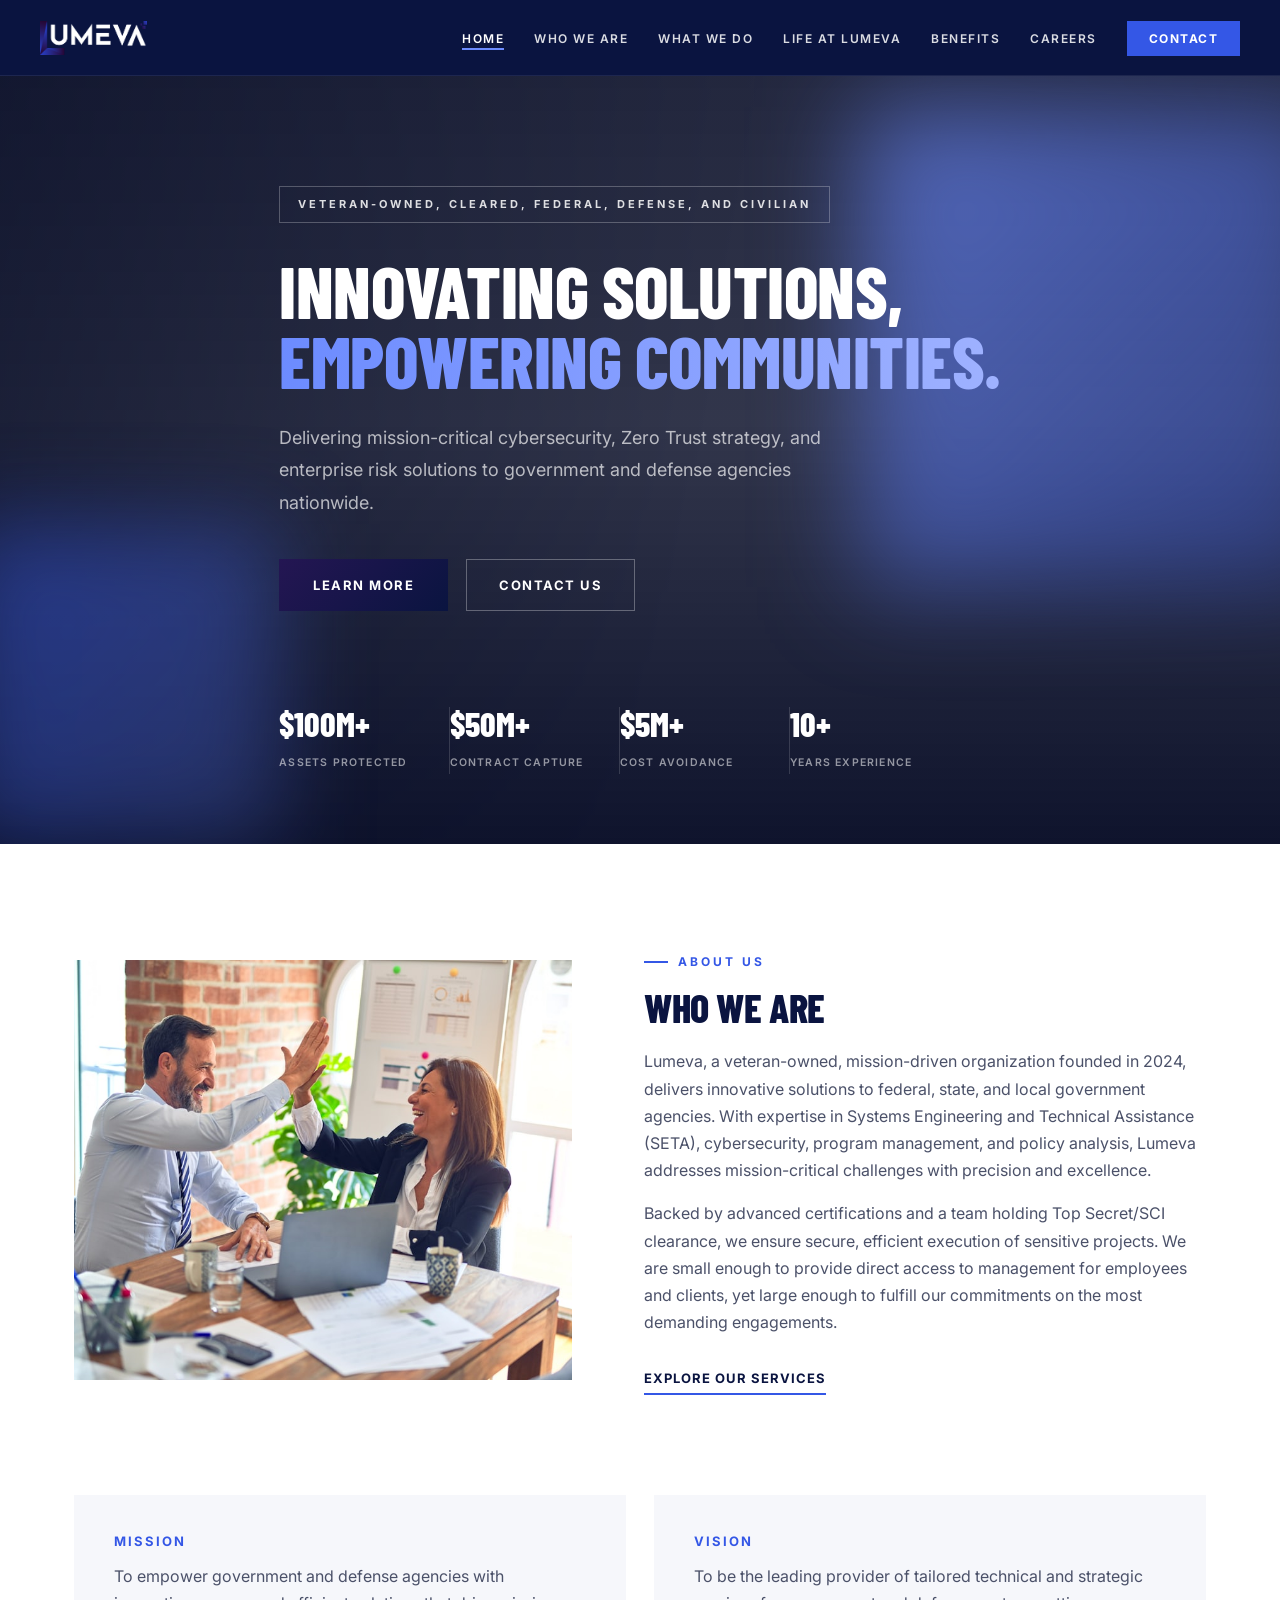
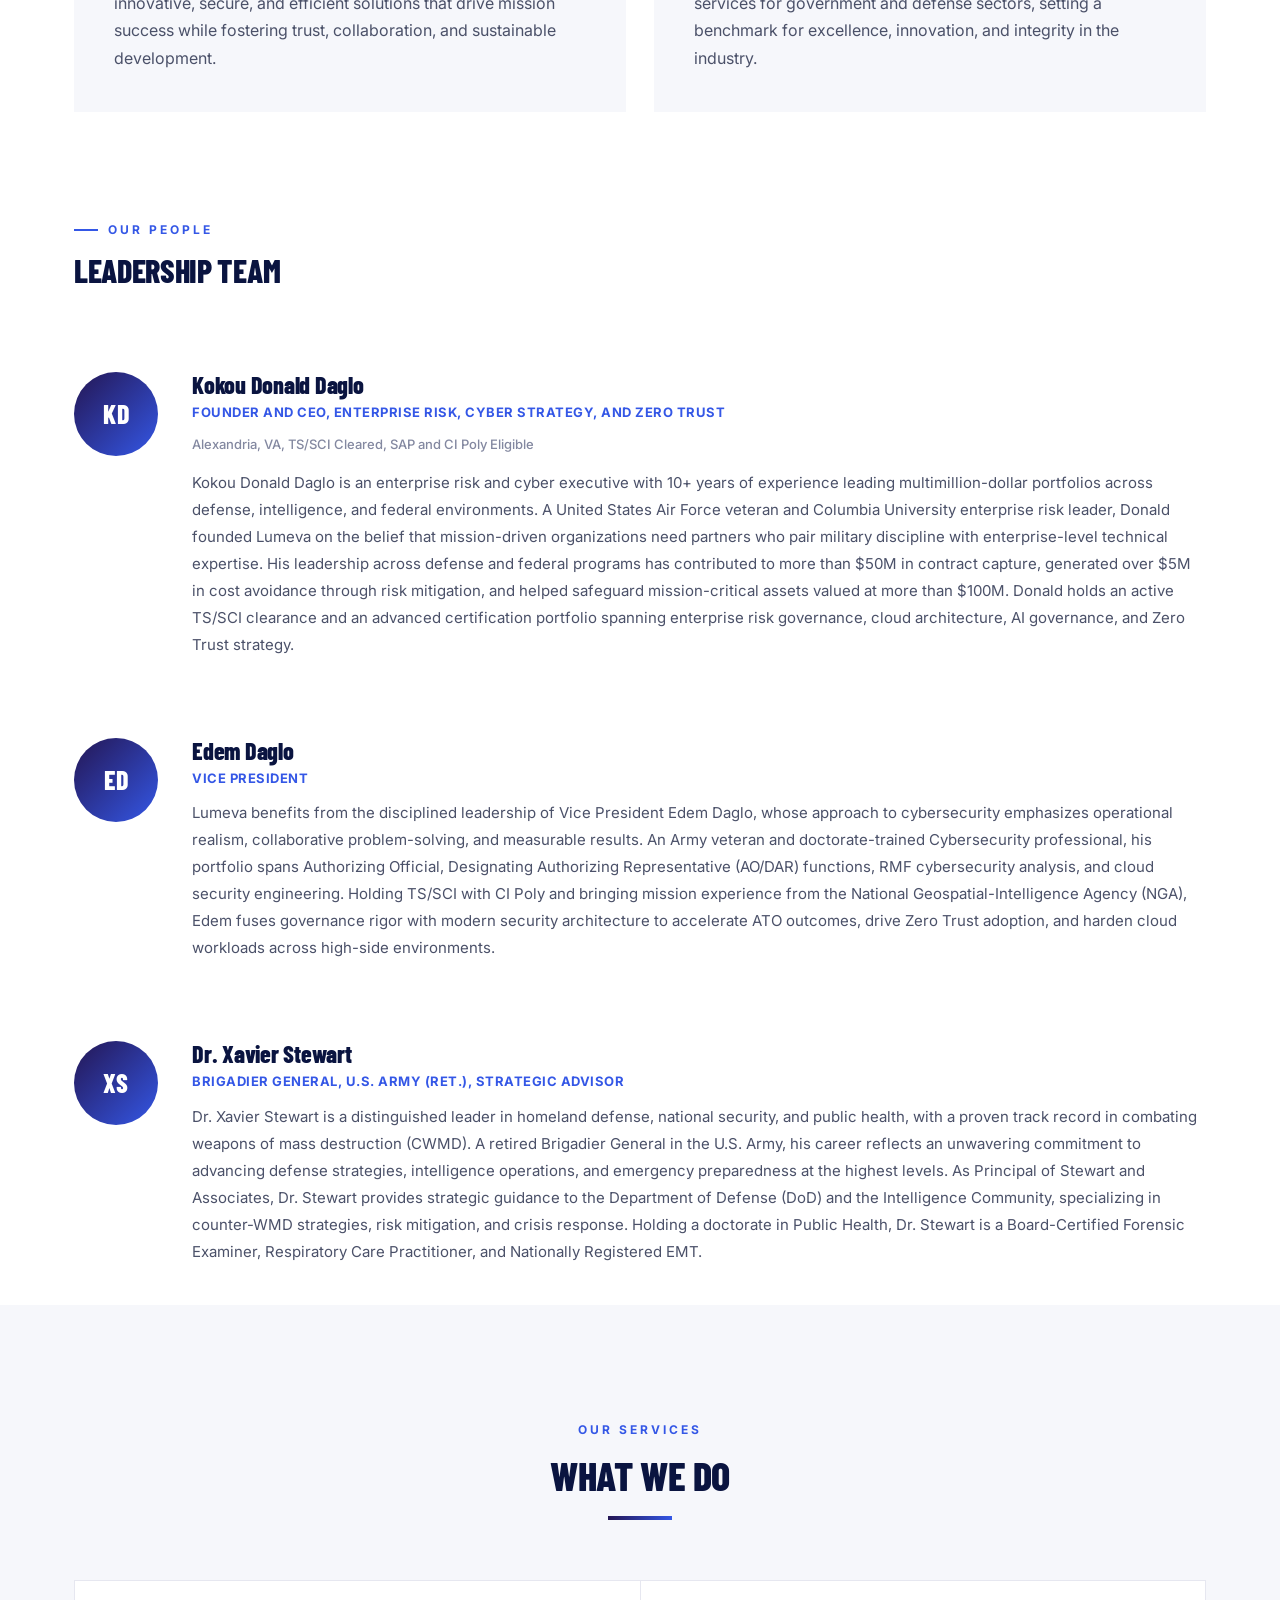
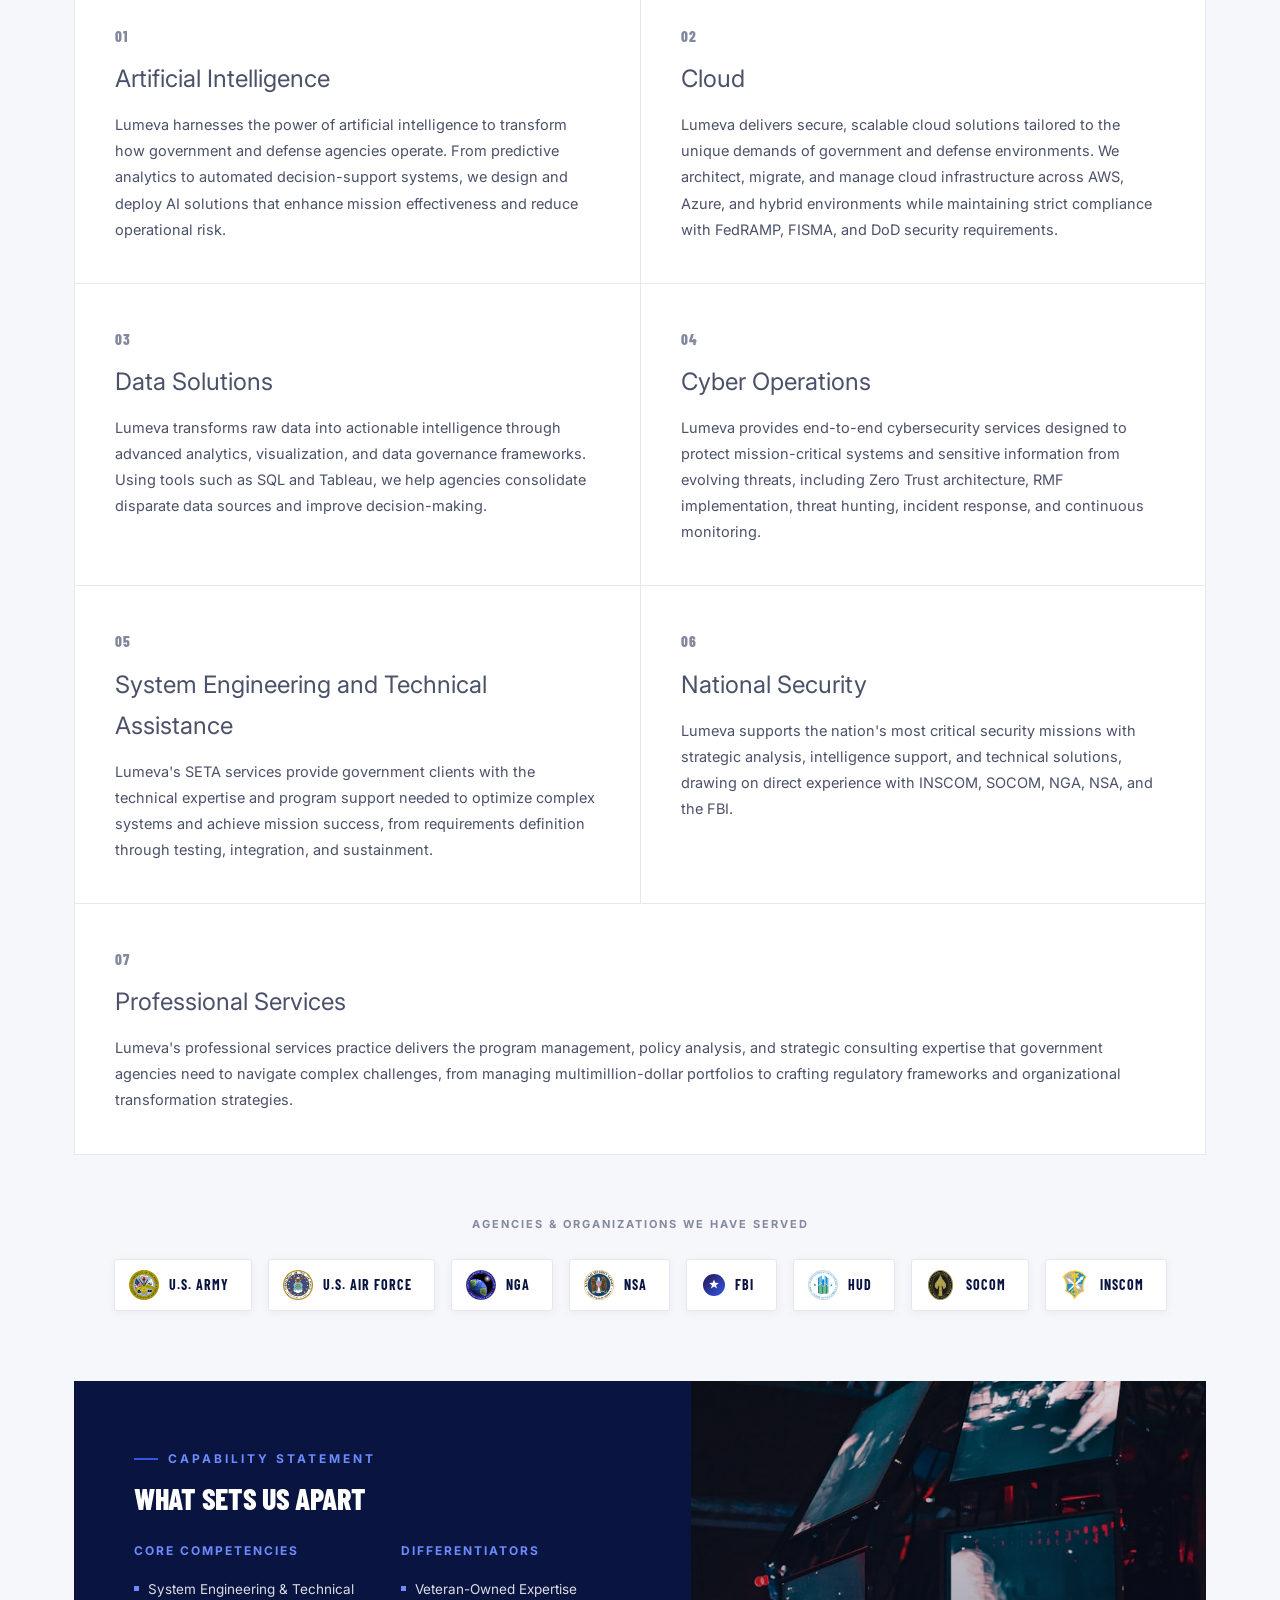
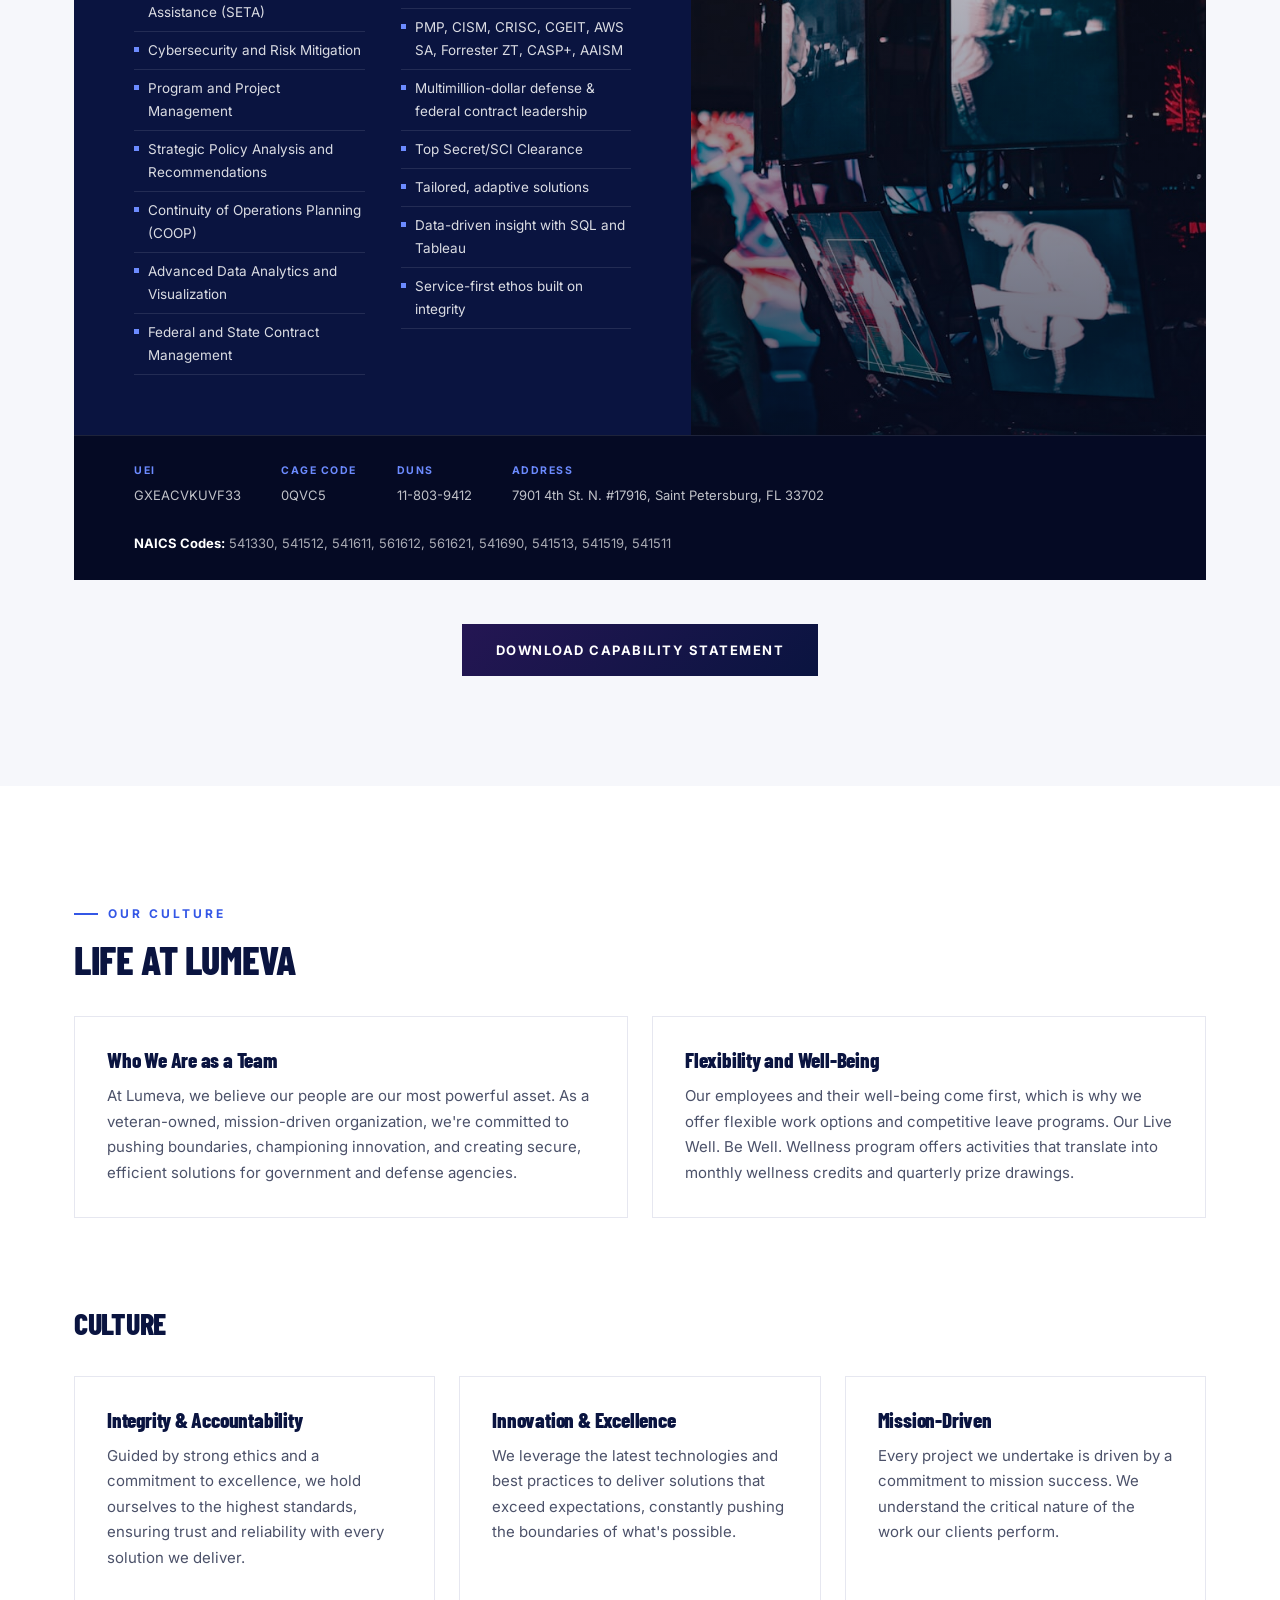
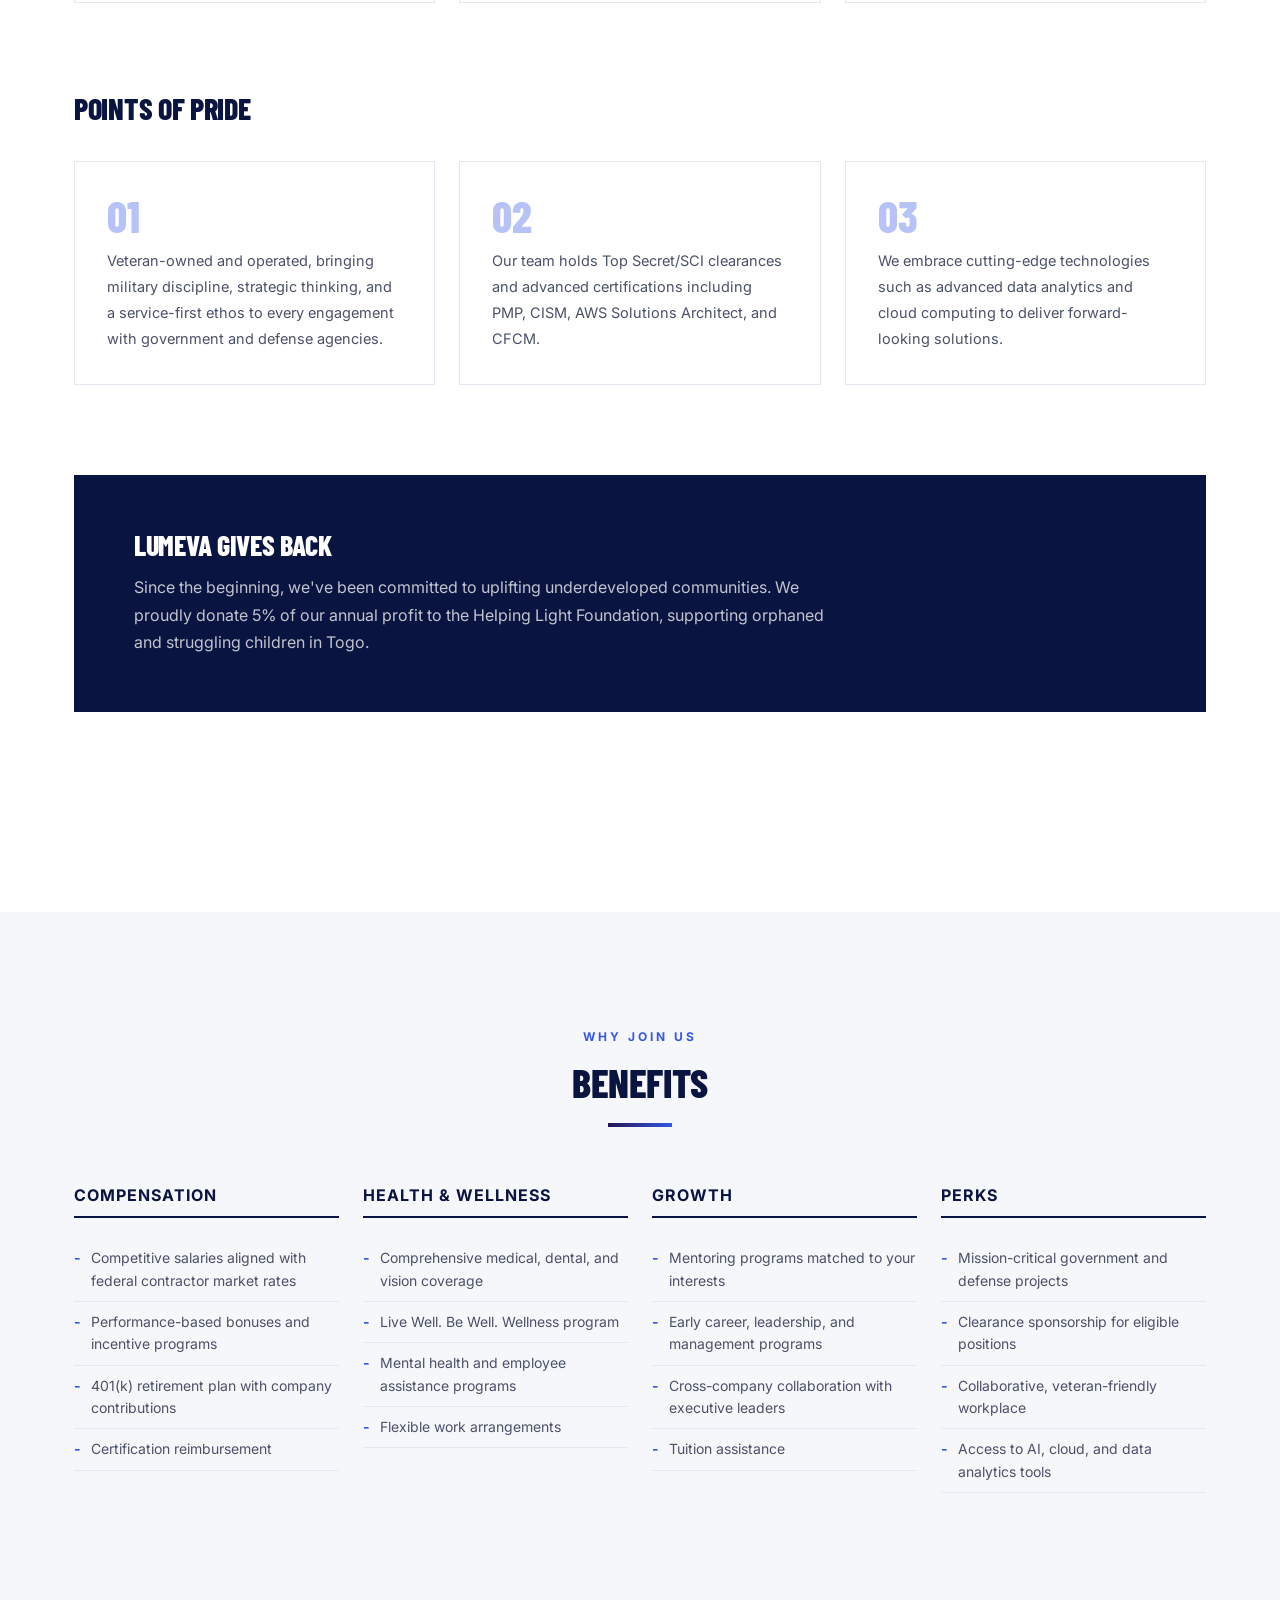
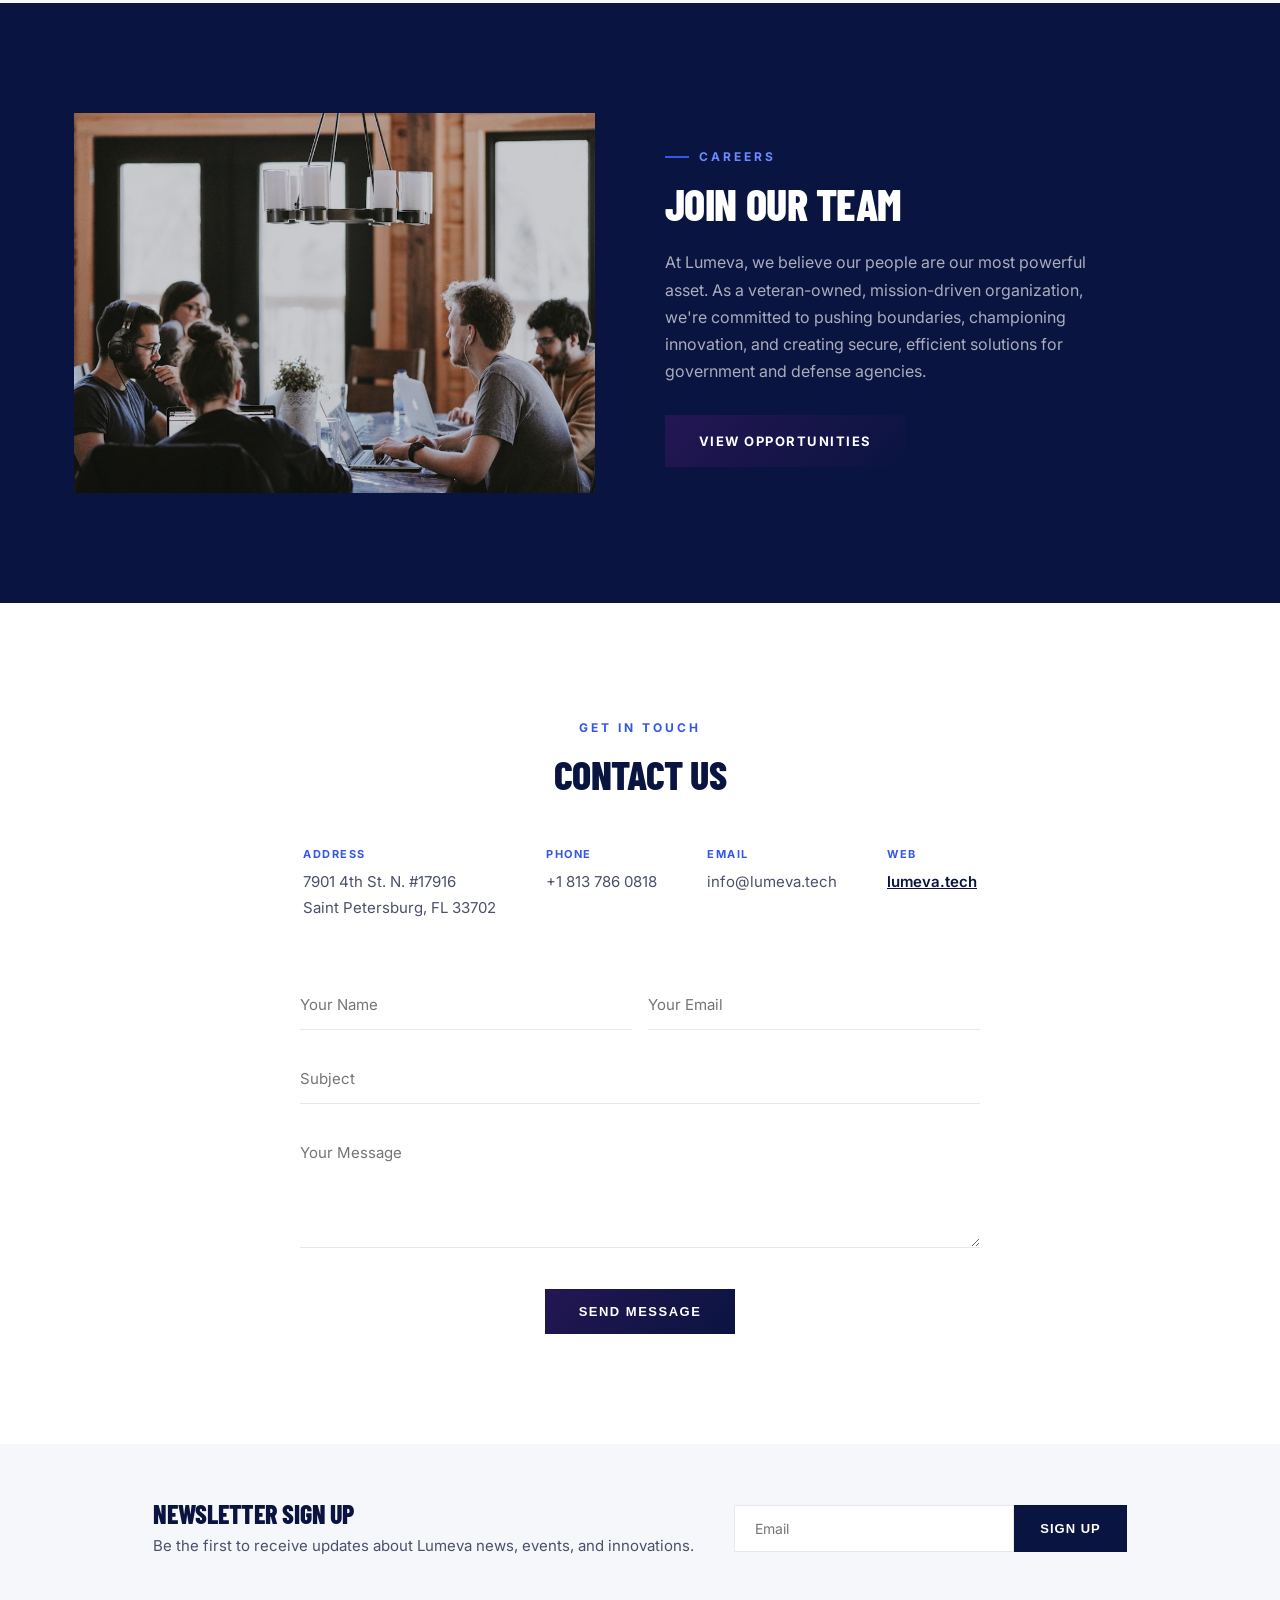
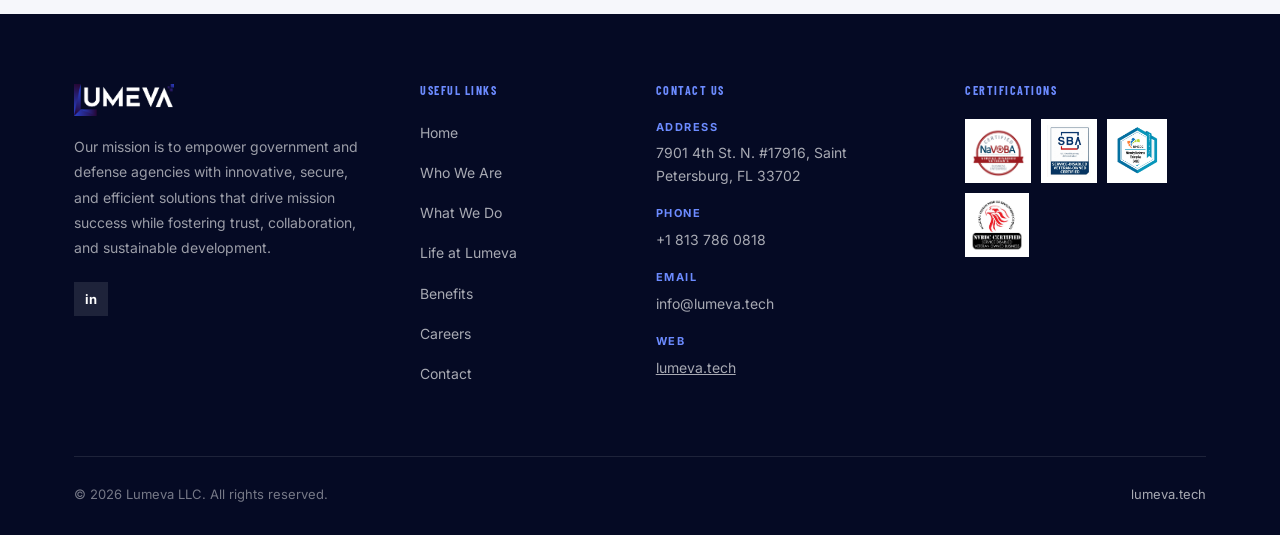
==== commit d0c112f3: "Add official agency seals, drop border-box styling, tweak hero tag Sources 7 public-domain agency se" ====
--- a/index.html
+++ b/index.html
@@ -129,7 +129,7 @@
   }
   .hero-sub { font-size: 18px; color: rgba(255,255,255,0.68); line-height: 1.8; max-width: 560px; margin-bottom: 40px; }
   .hero-buttons { display: flex; gap: 18px; align-items: center; margin-bottom: 64px; flex-wrap: wrap; }
-  .hero-stats { display: flex; gap: 0; border-top: 1px solid rgba(255,255,255,0.15); padding-top: 32px; max-width: 680px; }
+  .hero-stats { display: flex; gap: 0; padding-top: 32px; max-width: 680px; }
   .hero-stat { flex: 1; padding-right: 24px; border-right: 1px solid rgba(255,255,255,0.15); }
   .hero-stat:last-child { border-right: none; }
   .hero-stat .num { font-family: 'Barlow Condensed', sans-serif; font-size: 34px; font-weight: 800; color: white; display: block; line-height: 1; margin-bottom: 6px; }
@@ -170,16 +170,15 @@
 
   /* MISSION / VISION */
   .mv-grid { display: grid; grid-template-columns: 1fr 1fr; gap: 28px; margin: 0 0 100px; }
-  .mv-card { border: 1px solid var(--line); padding: 40px; }
+  .mv-card { padding: 40px; background: var(--bg-soft); }
   .mv-card h4 { font-size: 13px; letter-spacing: 2px; text-transform: uppercase; color: var(--blue); margin-bottom: 14px; font-family: 'Inter', sans-serif; font-weight: 700; }
   .mv-card p { font-size: 16px; color: var(--slate); }
 
   /* LEADERSHIP */
   .leadership-head { margin-bottom: 44px; }
   .leader-card {
-    display: flex; gap: 34px; padding: 40px 0; border-top: 1px solid var(--line);
-  }
-  .leader-card:last-child { border-bottom: 1px solid var(--line); }
+    display: flex; gap: 34px; padding: 40px 0;
+  }
   .avatar {
     flex: 0 0 84px; width: 84px; height: 84px; border-radius: 50%;
     background: linear-gradient(135deg, var(--indigo), var(--blue));
@@ -218,6 +217,8 @@
     display: flex; align-items: center; justify-content: center;
   }
   .agency-pill .badge-icon svg { width: 12px; height: 12px; fill: white; }
+  .agency-pill.logo-pill { padding: 10px 22px 10px 14px; }
+  .agency-pill.logo-pill img { height: 30px; width: 30px; object-fit: contain; flex-shrink: 0; }
 
   /* CAPABILITY SPLIT */
   .capability-split { display: grid; grid-template-columns: 1.2fr 1fr; background: var(--navy); }
@@ -384,7 +385,7 @@
   <div class="floating-blob two"></div>
   <div class="wrap">
     <div class="hero-content">
-      <div class="hero-tag">Veteran-Owned, TS/SCI Cleared, Federal and Defense</div>
+      <div class="hero-tag">Veteran-Owned, Cleared, Federal, Defense, and Civilian</div>
       <h1>Innovating Solutions, <em>Empowering Communities.</em></h1>
       <p class="hero-sub">Delivering mission-critical cybersecurity, Zero Trust strategy, and enterprise risk solutions to government and defense agencies nationwide.</p>
       <div class="hero-buttons">
@@ -514,14 +515,14 @@
     <div class="agency-strip fade-up">
       <div class="agency-label">Agencies &amp; Organizations We Have Served</div>
       <div class="agency-pills">
-        <span class="agency-pill"><span class="badge-icon"><svg viewBox="0 0 24 24"><path d="M12 1l2.6 6.6 7.1.3-5.6 4.4 2 6.9L12 15l-6.1 4.2 2-6.9L2.3 7.9l7.1-.3z"/></svg></span>U.S. Army</span>
-        <span class="agency-pill"><span class="badge-icon"><svg viewBox="0 0 24 24"><path d="M12 1l2.6 6.6 7.1.3-5.6 4.4 2 6.9L12 15l-6.1 4.2 2-6.9L2.3 7.9l7.1-.3z"/></svg></span>U.S. Air Force</span>
-        <span class="agency-pill"><span class="badge-icon"><svg viewBox="0 0 24 24"><path d="M12 1l2.6 6.6 7.1.3-5.6 4.4 2 6.9L12 15l-6.1 4.2 2-6.9L2.3 7.9l7.1-.3z"/></svg></span>NGA</span>
-        <span class="agency-pill"><span class="badge-icon"><svg viewBox="0 0 24 24"><path d="M12 1l2.6 6.6 7.1.3-5.6 4.4 2 6.9L12 15l-6.1 4.2 2-6.9L2.3 7.9l7.1-.3z"/></svg></span>NSA</span>
+        <span class="agency-pill logo-pill"><img src="images/army.svg" alt="U.S. Army" />U.S. Army</span>
+        <span class="agency-pill logo-pill"><img src="images/airforce.png" alt="U.S. Air Force" />U.S. Air Force</span>
+        <span class="agency-pill logo-pill"><img src="images/nga.svg" alt="NGA" />NGA</span>
+        <span class="agency-pill logo-pill"><img src="images/nsa.svg" alt="NSA" />NSA</span>
         <span class="agency-pill"><span class="badge-icon"><svg viewBox="0 0 24 24"><path d="M12 1l2.6 6.6 7.1.3-5.6 4.4 2 6.9L12 15l-6.1 4.2 2-6.9L2.3 7.9l7.1-.3z"/></svg></span>FBI</span>
-        <span class="agency-pill"><span class="badge-icon"><svg viewBox="0 0 24 24"><path d="M12 1l2.6 6.6 7.1.3-5.6 4.4 2 6.9L12 15l-6.1 4.2 2-6.9L2.3 7.9l7.1-.3z"/></svg></span>HUD</span>
-        <span class="agency-pill"><span class="badge-icon"><svg viewBox="0 0 24 24"><path d="M12 1l2.6 6.6 7.1.3-5.6 4.4 2 6.9L12 15l-6.1 4.2 2-6.9L2.3 7.9l7.1-.3z"/></svg></span>SOCOM</span>
-        <span class="agency-pill"><span class="badge-icon"><svg viewBox="0 0 24 24"><path d="M12 1l2.6 6.6 7.1.3-5.6 4.4 2 6.9L12 15l-6.1 4.2 2-6.9L2.3 7.9l7.1-.3z"/></svg></span>INSCOM</span>
+        <span class="agency-pill logo-pill"><img src="images/hud.svg" alt="HUD" />HUD</span>
+        <span class="agency-pill logo-pill"><img src="images/socom.svg" alt="SOCOM" />SOCOM</span>
+        <span class="agency-pill logo-pill"><img src="images/inscom.svg" alt="INSCOM" />INSCOM</span>
       </div>
     </div>
 
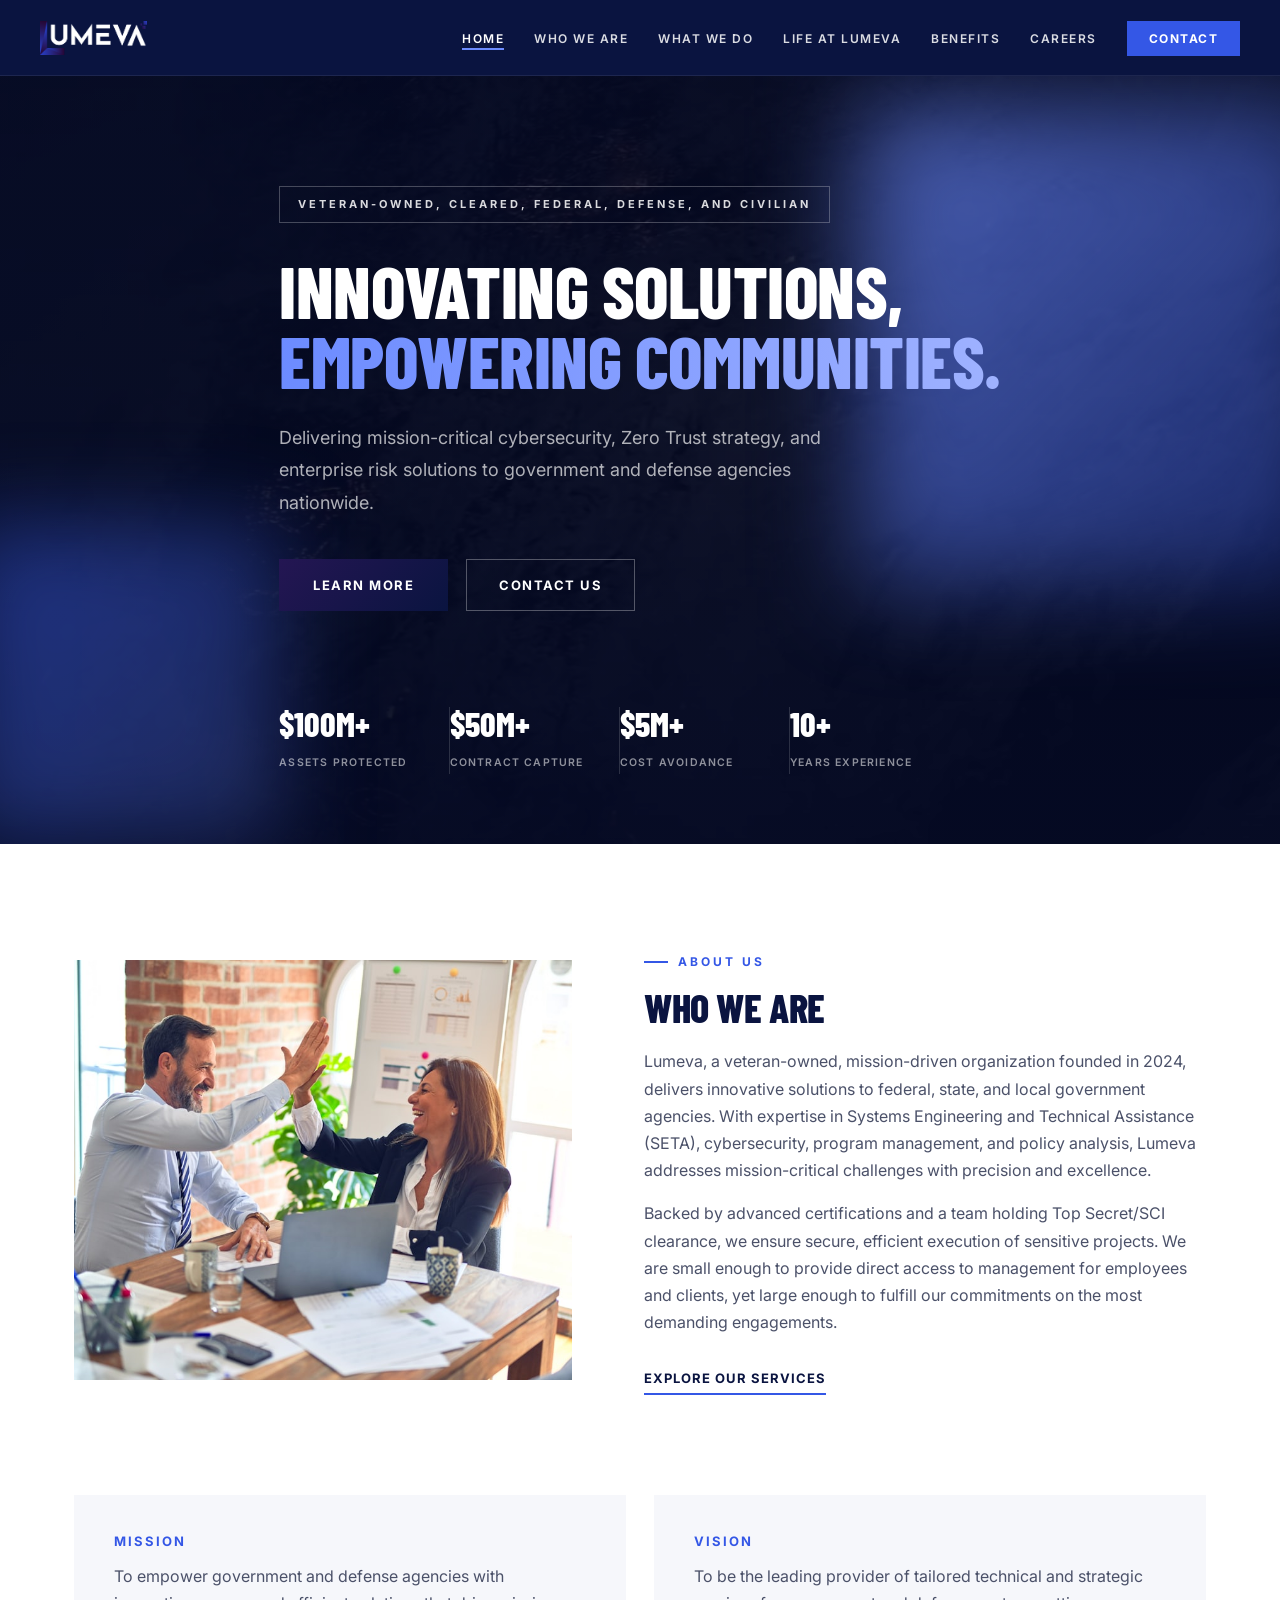
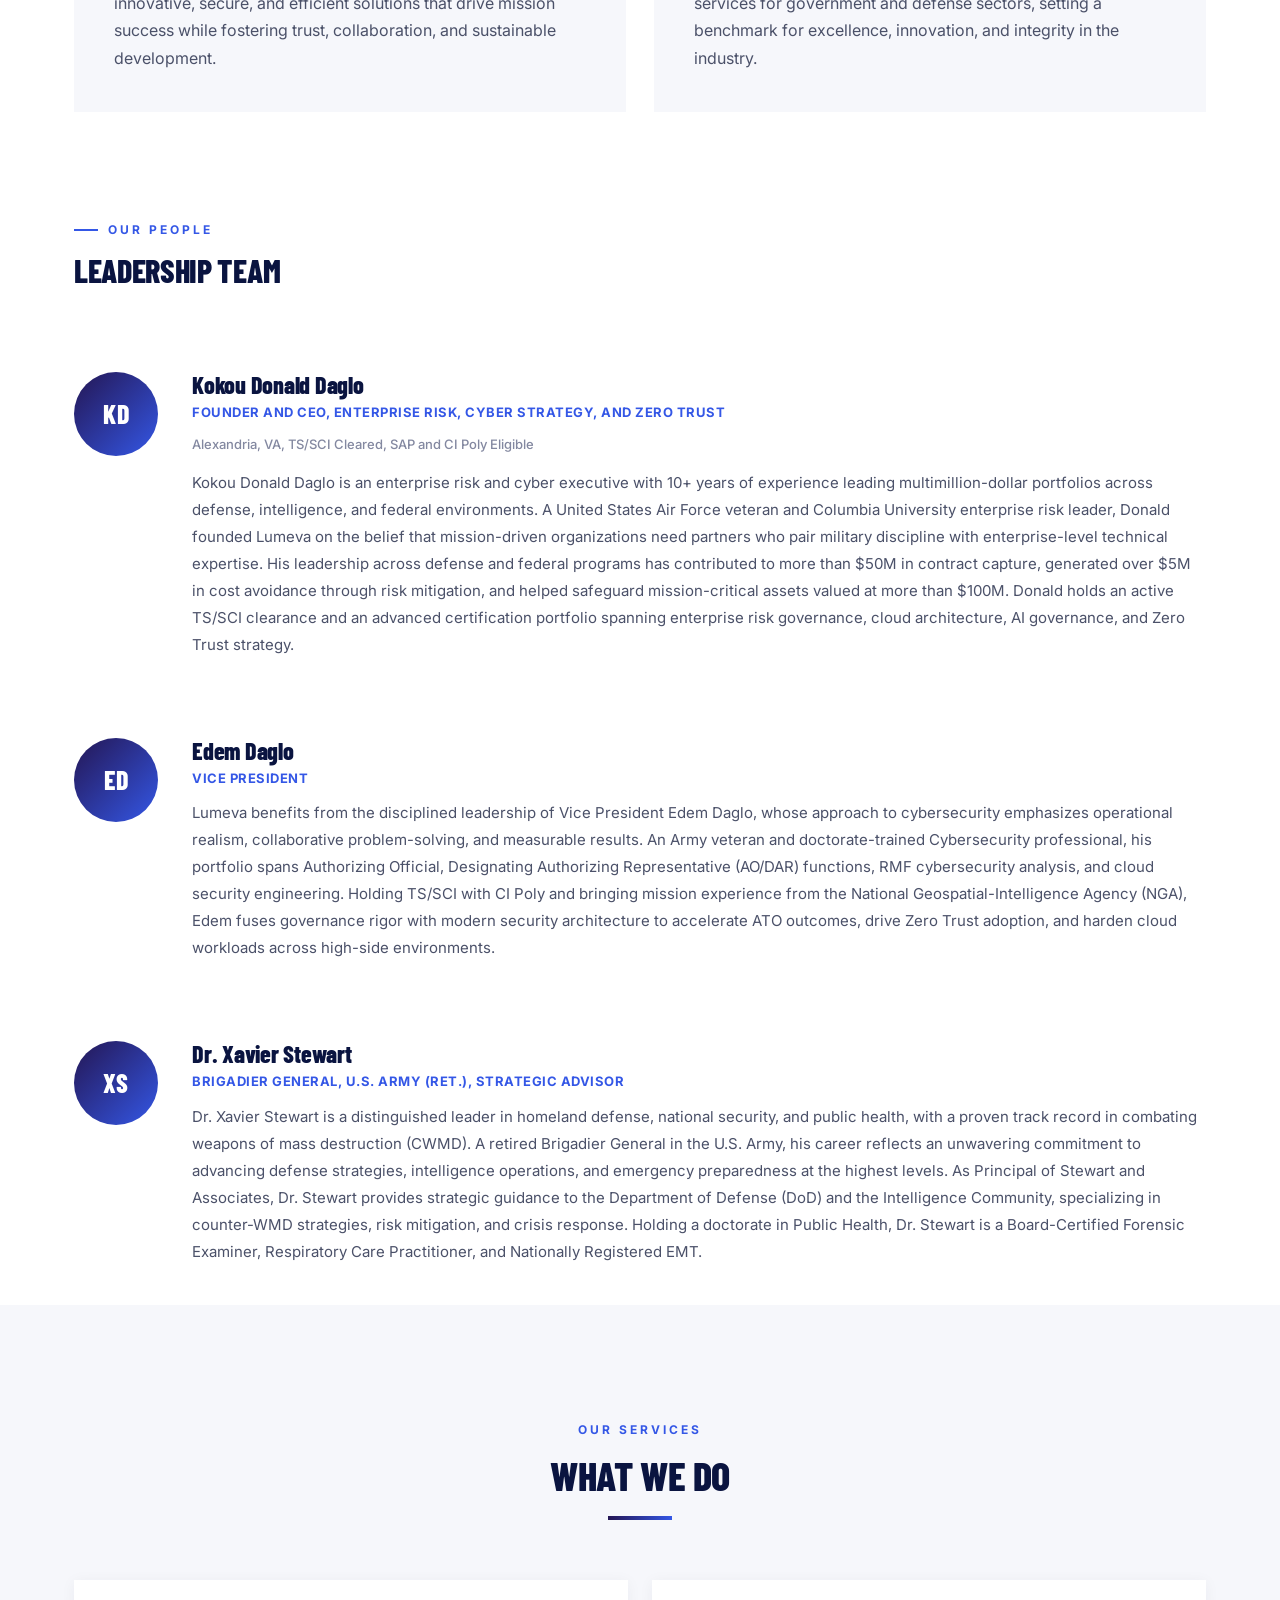
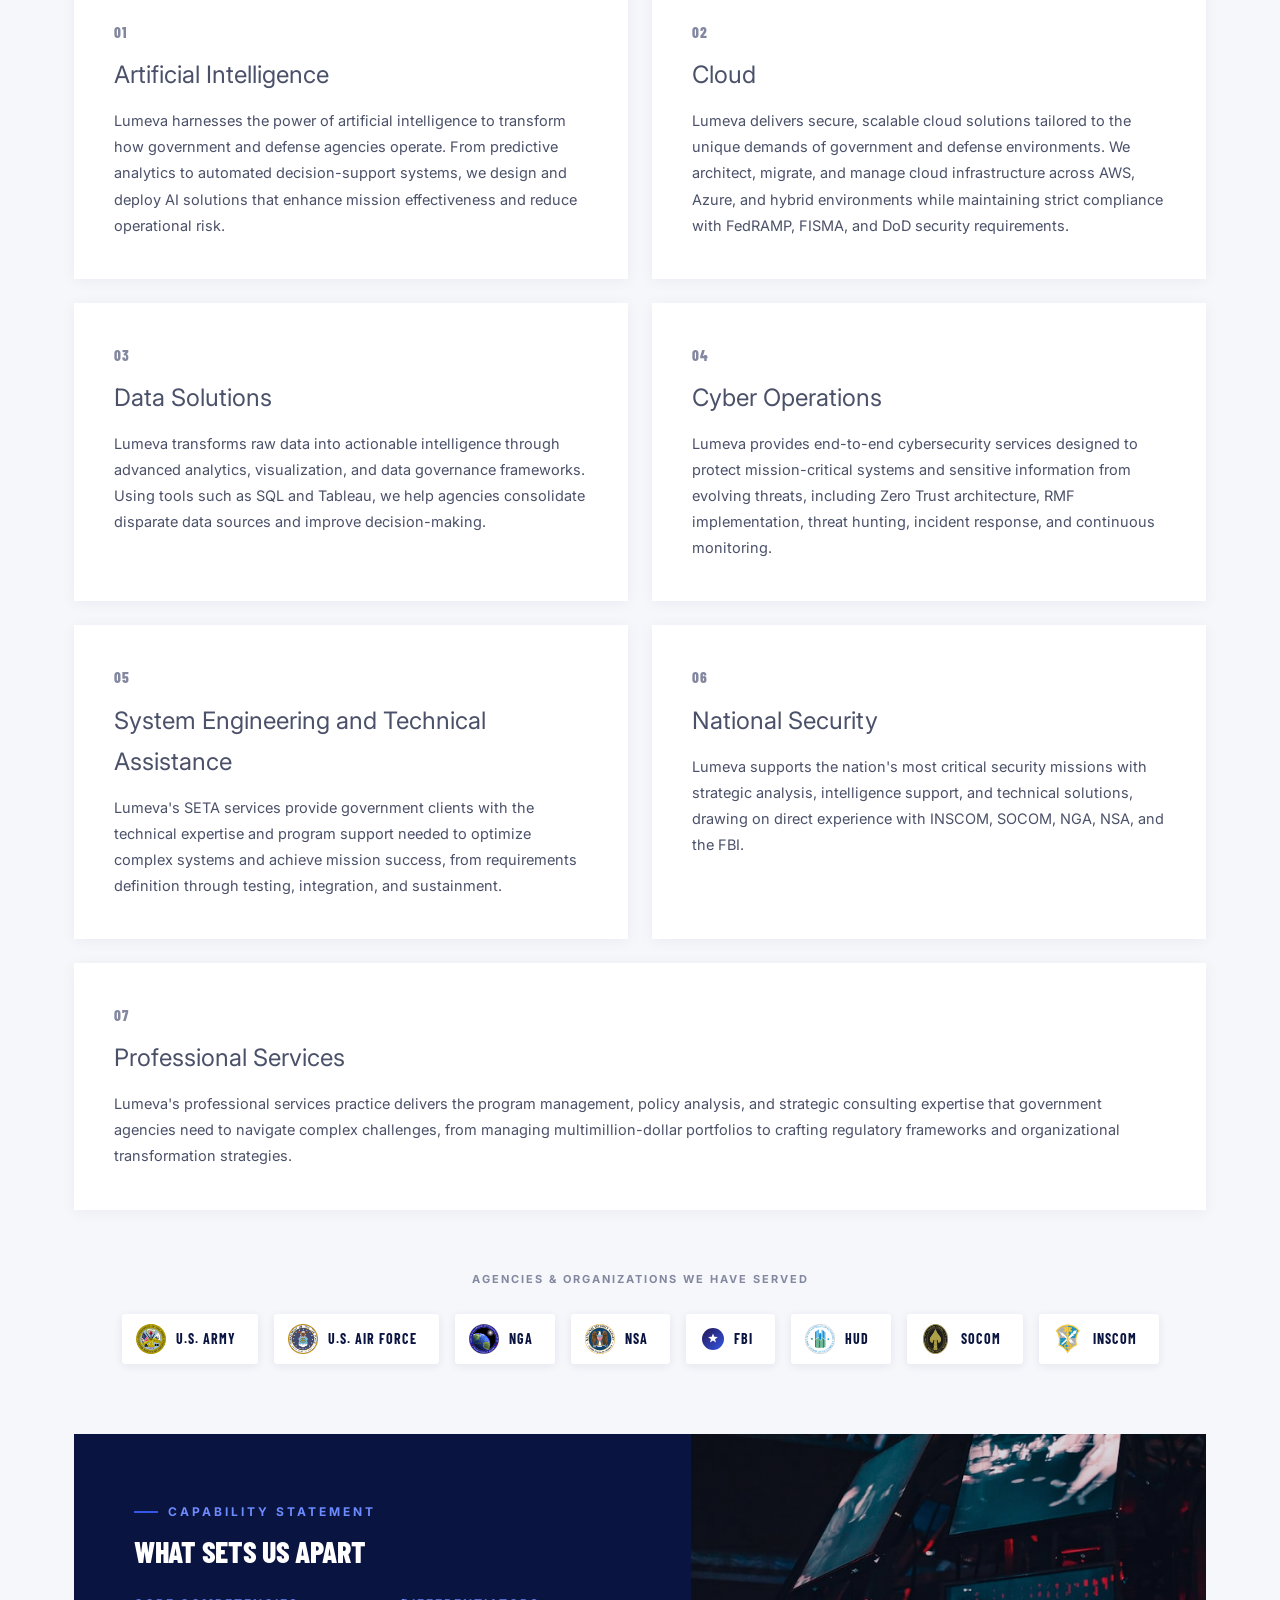
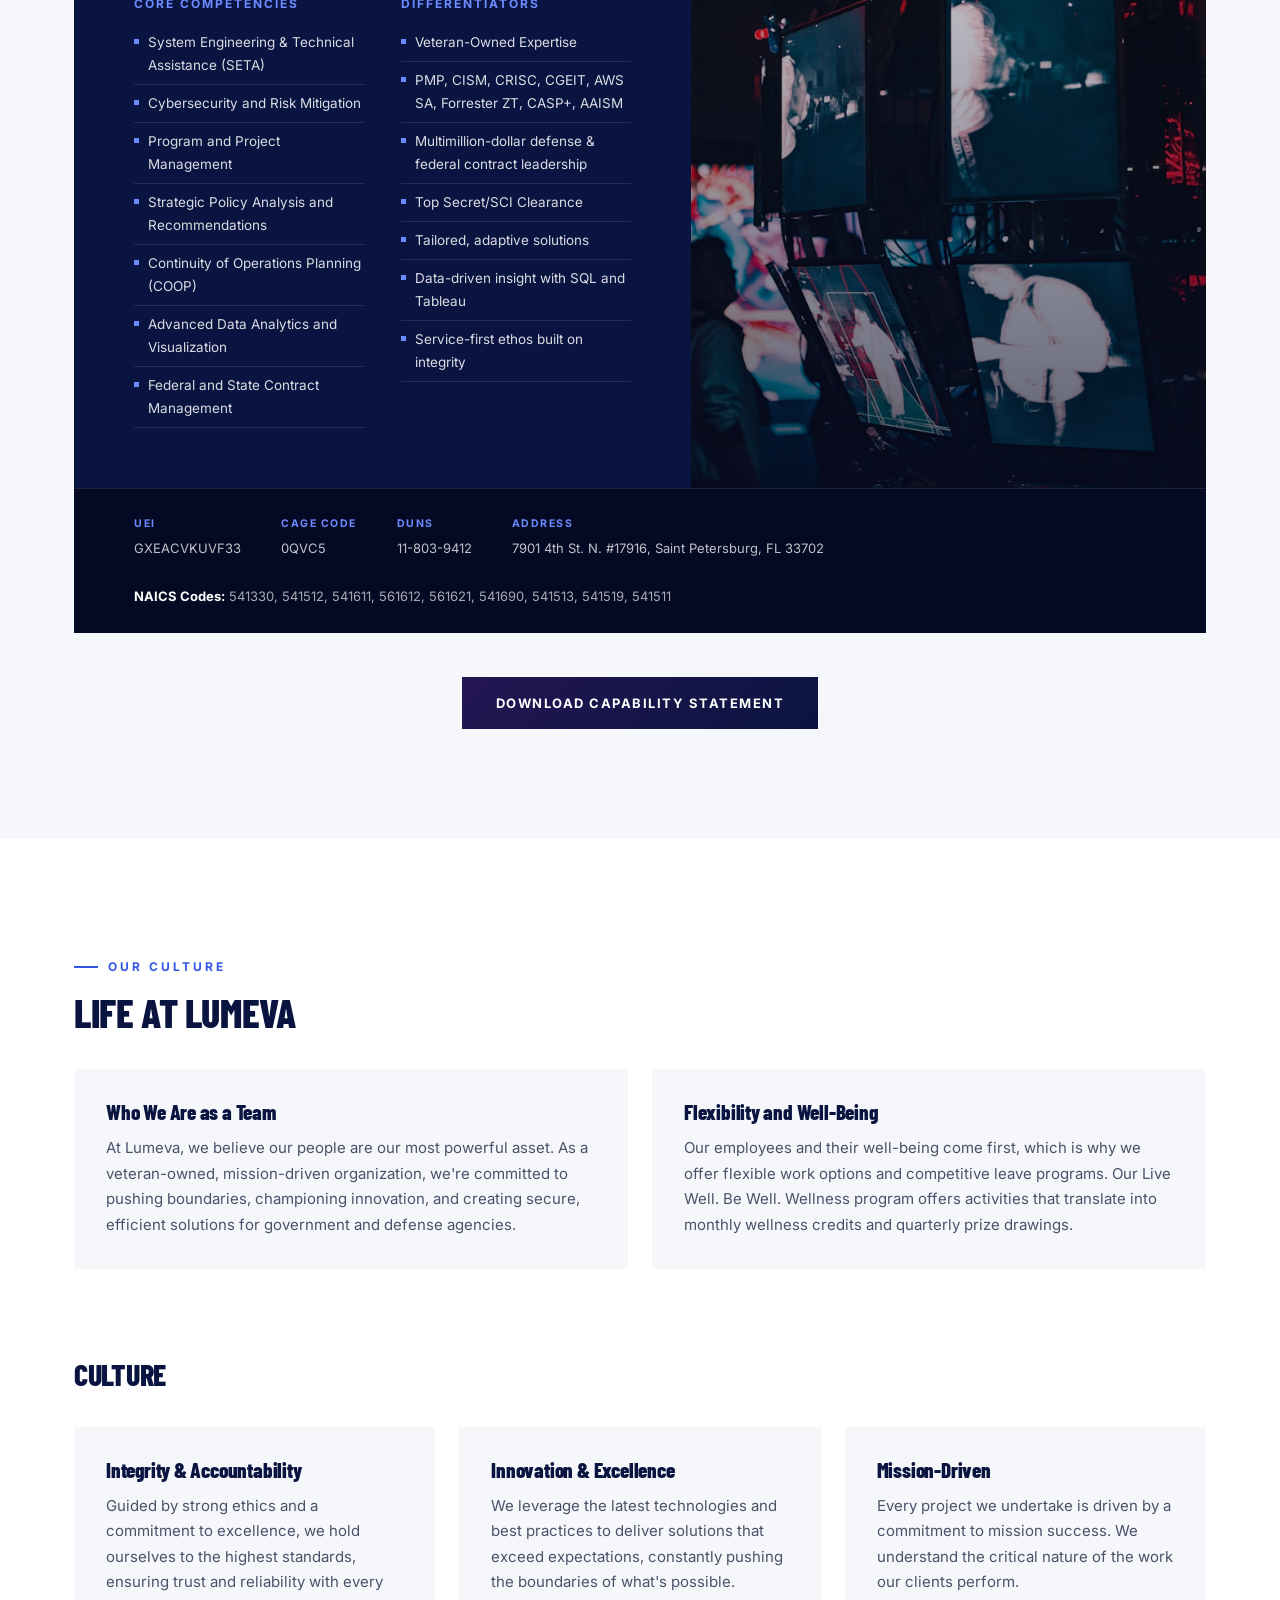
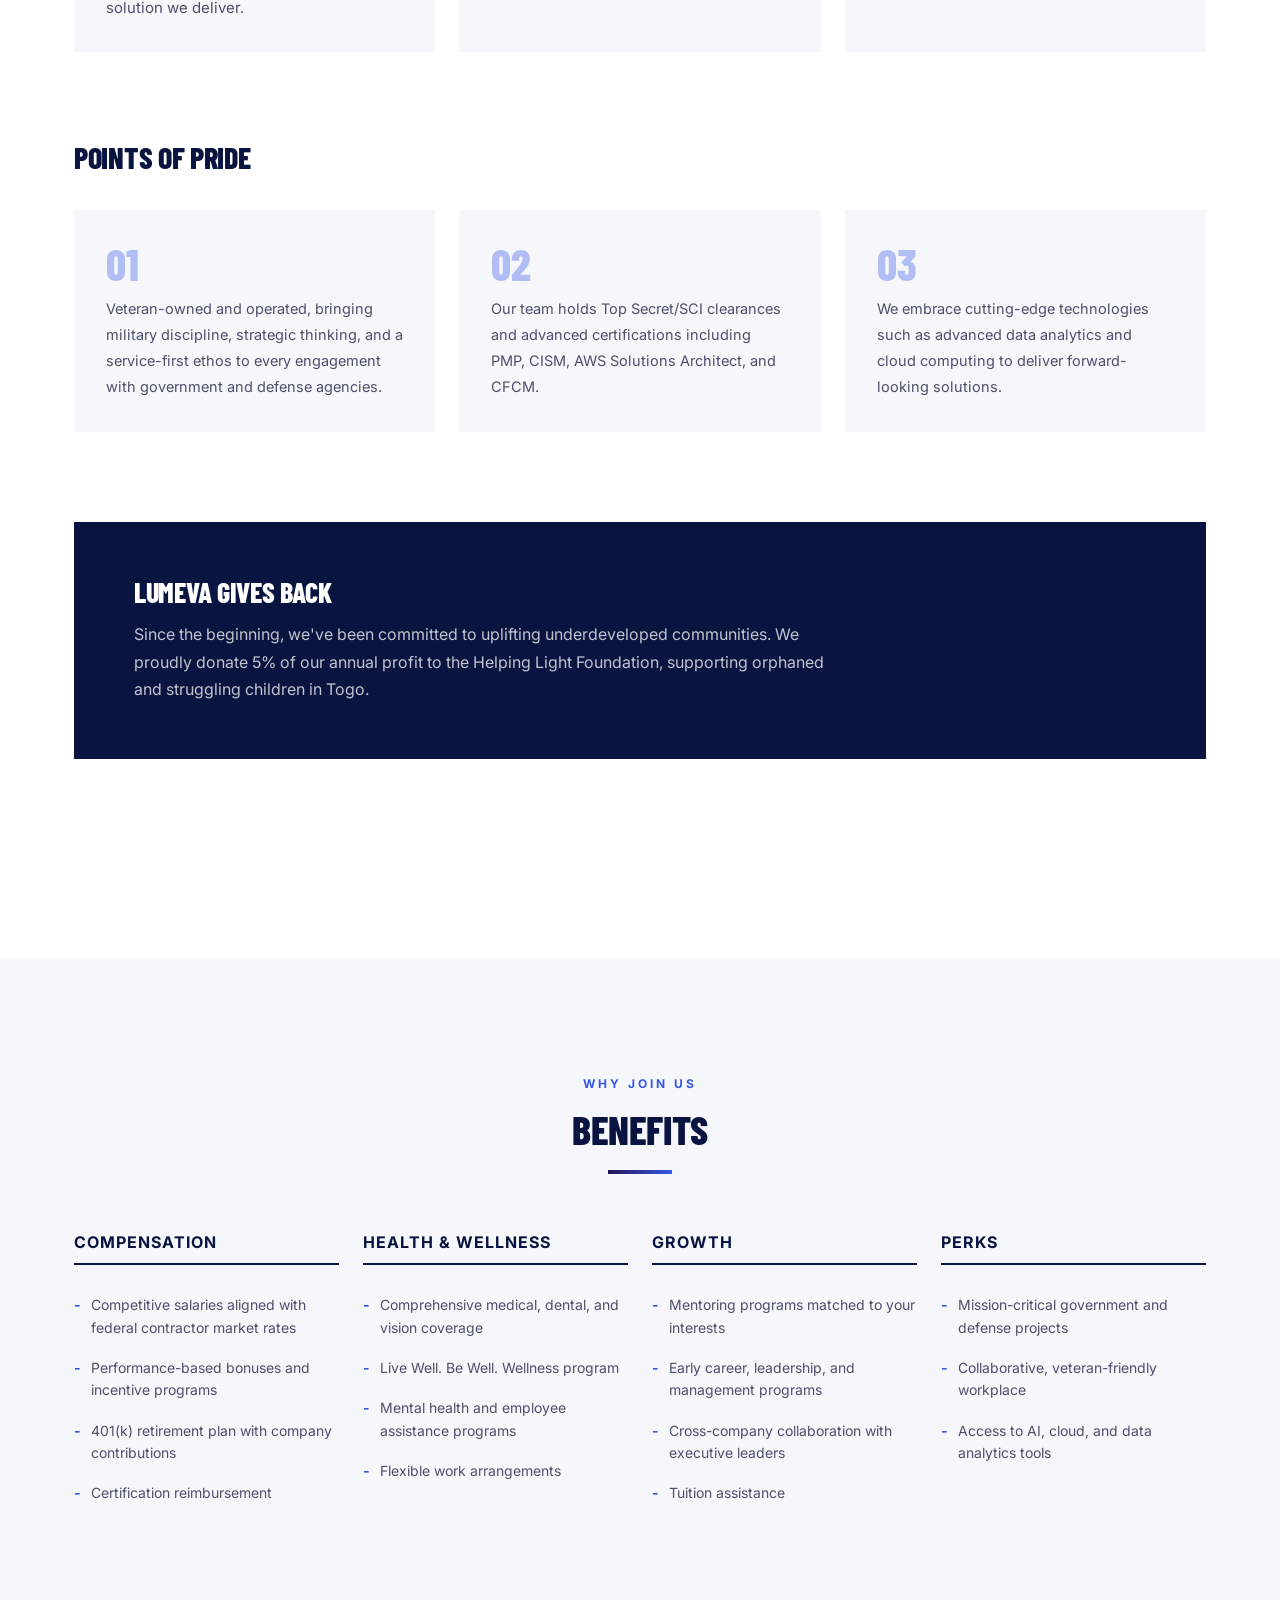
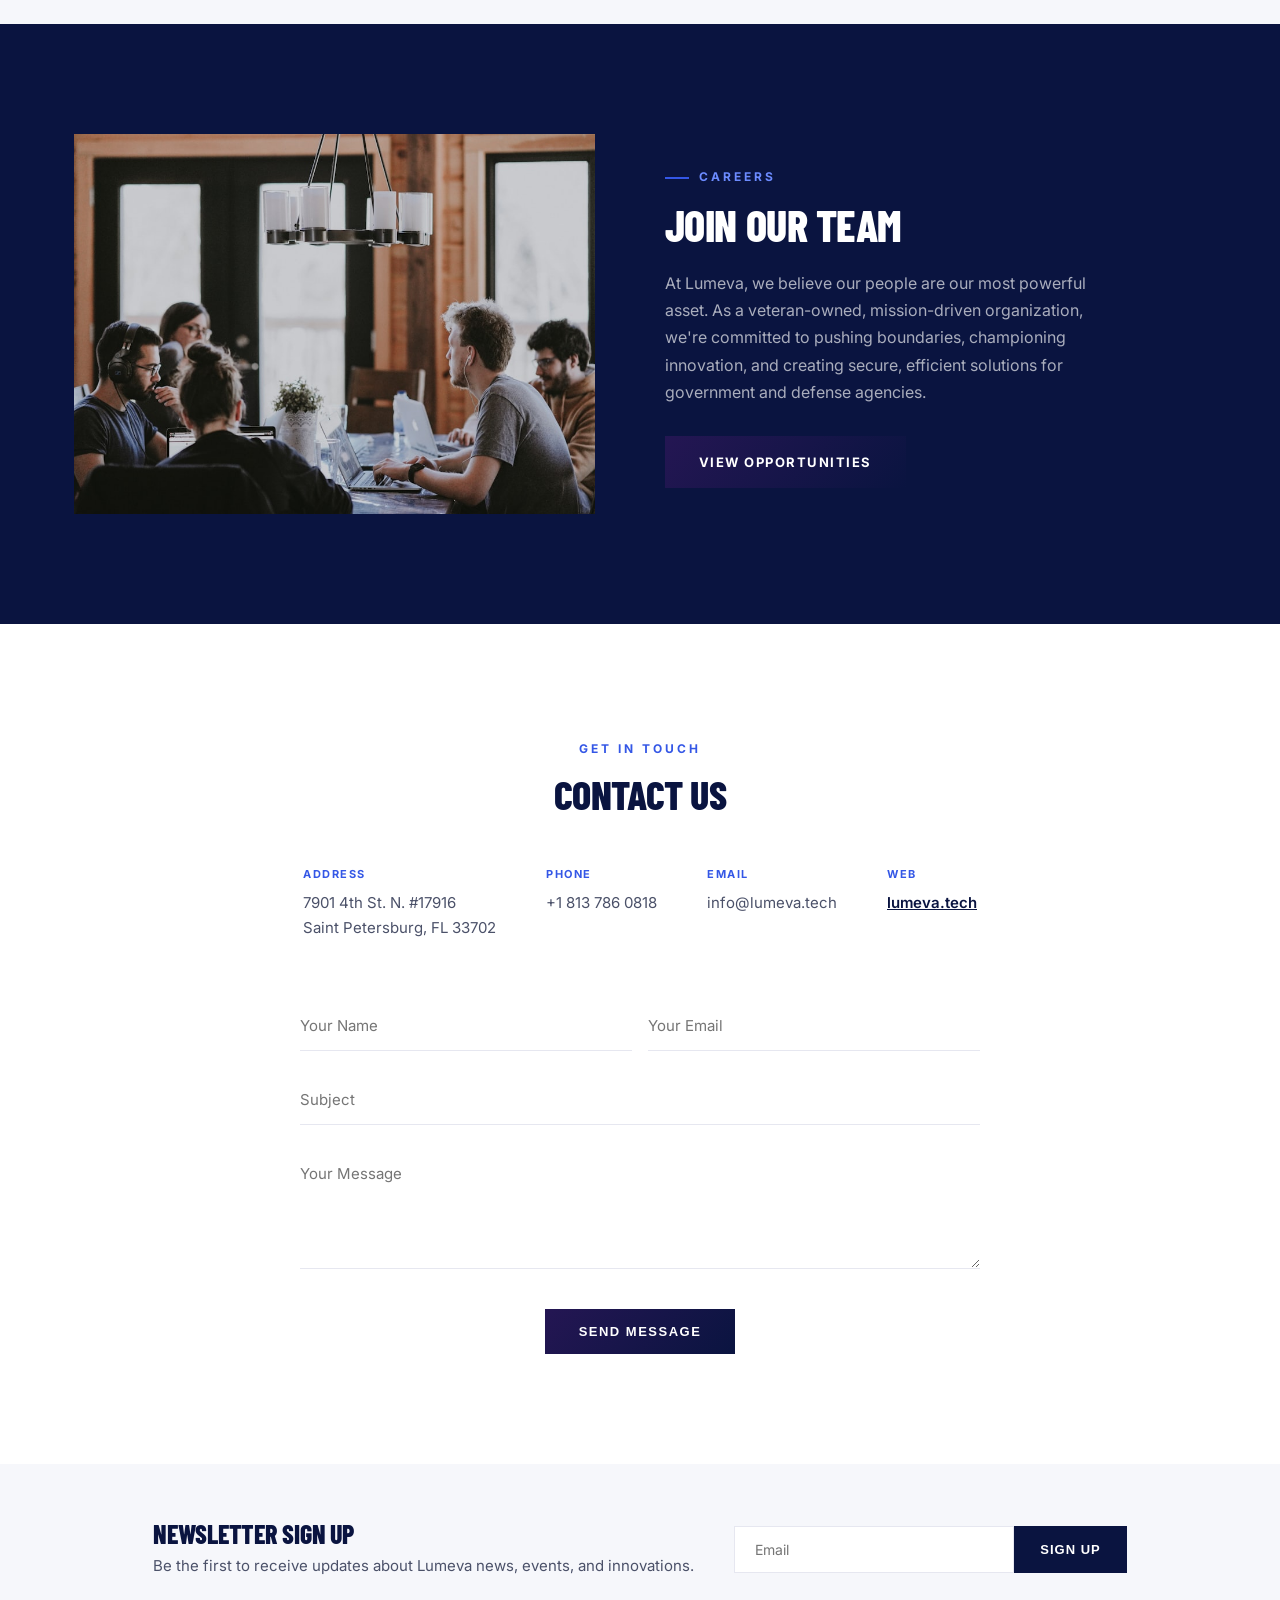
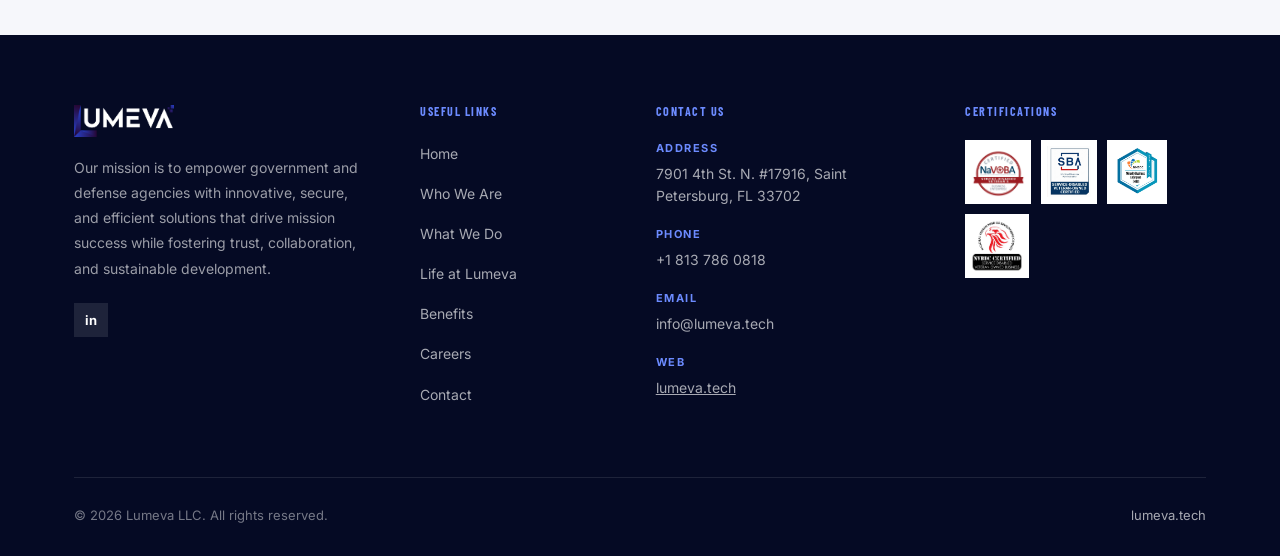
==== commit ee6a6c85: "Replace static hero image with looping video, drop remaining card borders Hero background is now a m" ====
--- a/index.html
+++ b/index.html
@@ -102,9 +102,9 @@
   #home {
     min-height: 660px; display: flex; align-items: center; position: relative; overflow: hidden;
   }
-  .hero-photo {
+  .hero-video {
     position: absolute; inset: 0; z-index: 0;
-    background-image: url('images/hero-earth.jpg'); background-size: cover; background-position: center;
+    width: 100%; height: 100%; object-fit: cover;
   }
   .hero-overlay {
     position: absolute; inset: 0; z-index: 1;
@@ -192,9 +192,9 @@
 
   /* SERVICES */
   #services { padding: 110px 0; background: var(--bg-soft); }
-  .services-detail-grid { display: grid; grid-template-columns: repeat(2, 1fr); gap: 1px; background: var(--line); border: 1px solid var(--line); margin-bottom: 60px; }
-  .service-detail-card { background: white; padding: 40px; border-top: 3px solid transparent; transition: border-color .2s, transform .2s; position: relative; }
-  .service-detail-card:hover { border-top-color: var(--blue); transform: translateY(-2px); }
+  .services-detail-grid { display: grid; grid-template-columns: repeat(2, 1fr); gap: 24px; margin-bottom: 60px; }
+  .service-detail-card { background: white; padding: 40px; box-shadow: 0 2px 14px rgba(10,20,64,0.05); transition: box-shadow .2s, transform .2s; position: relative; }
+  .service-detail-card:hover { box-shadow: 0 16px 30px rgba(10,20,64,0.1); transform: translateY(-2px); }
   .sdc-index { font-family: 'Barlow Condensed', sans-serif; font-size: 15px; font-weight: 800; color: var(--slate-light); letter-spacing: 1px; margin-bottom: 10px; }
   .sdc-title { font-size: 24px; margin-bottom: 12px; }
   .service-detail-card p { font-size: 14.5px; line-height: 1.8; color: var(--slate); }
@@ -205,12 +205,12 @@
   .agency-pill {
     display: flex; align-items: center; gap: 10px;
     font-family: 'Barlow Condensed', sans-serif; font-size: 14px; font-weight: 700; letter-spacing: 1px;
-    text-transform: uppercase; color: var(--navy); border: 1px solid var(--line); background: white;
+    text-transform: uppercase; color: var(--navy); background: white;
     padding: 12px 22px 12px 16px; border-radius: 3px;
-    box-shadow: 0 2px 10px rgba(10,20,64,0.05);
-    transition: transform .2s, box-shadow .2s, border-color .2s;
-  }
-  .agency-pill:hover { transform: translateY(-3px); box-shadow: 0 12px 24px rgba(10,20,64,0.12); border-color: var(--blue); }
+    box-shadow: 0 2px 10px rgba(10,20,64,0.08);
+    transition: transform .2s, box-shadow .2s;
+  }
+  .agency-pill:hover { transform: translateY(-3px); box-shadow: 0 12px 24px rgba(10,20,64,0.15); }
   .agency-pill .badge-icon {
     flex-shrink: 0; width: 22px; height: 22px; border-radius: 50%;
     background: linear-gradient(135deg, var(--indigo), var(--blue));
@@ -243,14 +243,14 @@
   .life-grid, .culture-grid, .pride-grid, .benefits-grid { display: grid; gap: 24px; }
   .life-grid { grid-template-columns: 1fr 1fr; margin-bottom: 90px; }
   .culture-grid, .pride-grid { grid-template-columns: repeat(3, 1fr); }
-  .card-flat { border: 1px solid var(--line); padding: 32px; transition: border-color .2s, transform .2s; }
-  .card-flat:hover { border-color: var(--blue); transform: translateY(-3px); }
+  .card-flat { background: var(--bg-soft); padding: 32px; transition: box-shadow .2s, transform .2s; }
+  .card-flat:hover { box-shadow: 0 16px 30px rgba(10,20,64,0.08); transform: translateY(-3px); }
   .card-flat h4, .card-flat h5 { font-size: 21px; margin-bottom: 12px; }
   .card-flat p { font-size: 15px; color: var(--slate); }
   .block-head { margin-bottom: 36px; }
   .block-head h3 { font-size: 30px; text-transform: uppercase; }
 
-  .pride-card { border: 1px solid var(--line); padding: 32px; }
+  .pride-card { background: var(--bg-soft); padding: 32px; }
   .pride-card .num { font-family: 'Barlow Condensed', sans-serif; font-size: 44px; font-weight: 800; color: var(--blue); opacity: 0.35; line-height: 1; margin-bottom: 10px; }
   .pride-card p { font-size: 14.5px; color: var(--slate); line-height: 1.8; }
 
@@ -262,7 +262,7 @@
   #benefits { padding: 110px 0; background: var(--bg-soft); }
   .benefits-grid { grid-template-columns: repeat(4, 1fr); }
   .benefit-block h4 { font-size: 16px; text-transform: uppercase; letter-spacing: 1px; margin-bottom: 20px; padding-bottom: 12px; border-bottom: 2px solid var(--navy); font-family: 'Inter', sans-serif; font-weight: 700; color: var(--navy); }
-  .benefit-item { display: flex; gap: 10px; padding: 9px 0; border-bottom: 1px solid var(--line); font-size: 14px; color: var(--slate); line-height: 1.6; }
+  .benefit-item { display: flex; gap: 10px; padding: 9px 0; font-size: 14px; color: var(--slate); line-height: 1.6; }
   .benefit-item::before { content: '-'; color: var(--blue); font-weight: 700; }
 
   /* CAREERS */
@@ -379,7 +379,9 @@
 
 <!-- HERO -->
 <section id="home">
-  <div class="hero-photo"></div>
+  <video class="hero-video" autoplay muted loop playsinline poster="images/hero-video-poster.jpg">
+    <source src="images/hero-video.mp4" type="video/mp4">
+  </video>
   <div class="hero-overlay"></div>
   <div class="floating-blob"></div>
   <div class="floating-blob two"></div>
@@ -670,7 +672,6 @@
       <div class="benefit-block">
         <h4>Perks</h4>
         <div class="benefit-item">Mission-critical government and defense projects</div>
-        <div class="benefit-item">Clearance sponsorship for eligible positions</div>
         <div class="benefit-item">Collaborative, veteran-friendly workplace</div>
         <div class="benefit-item">Access to AI, cloud, and data analytics tools</div>
       </div>
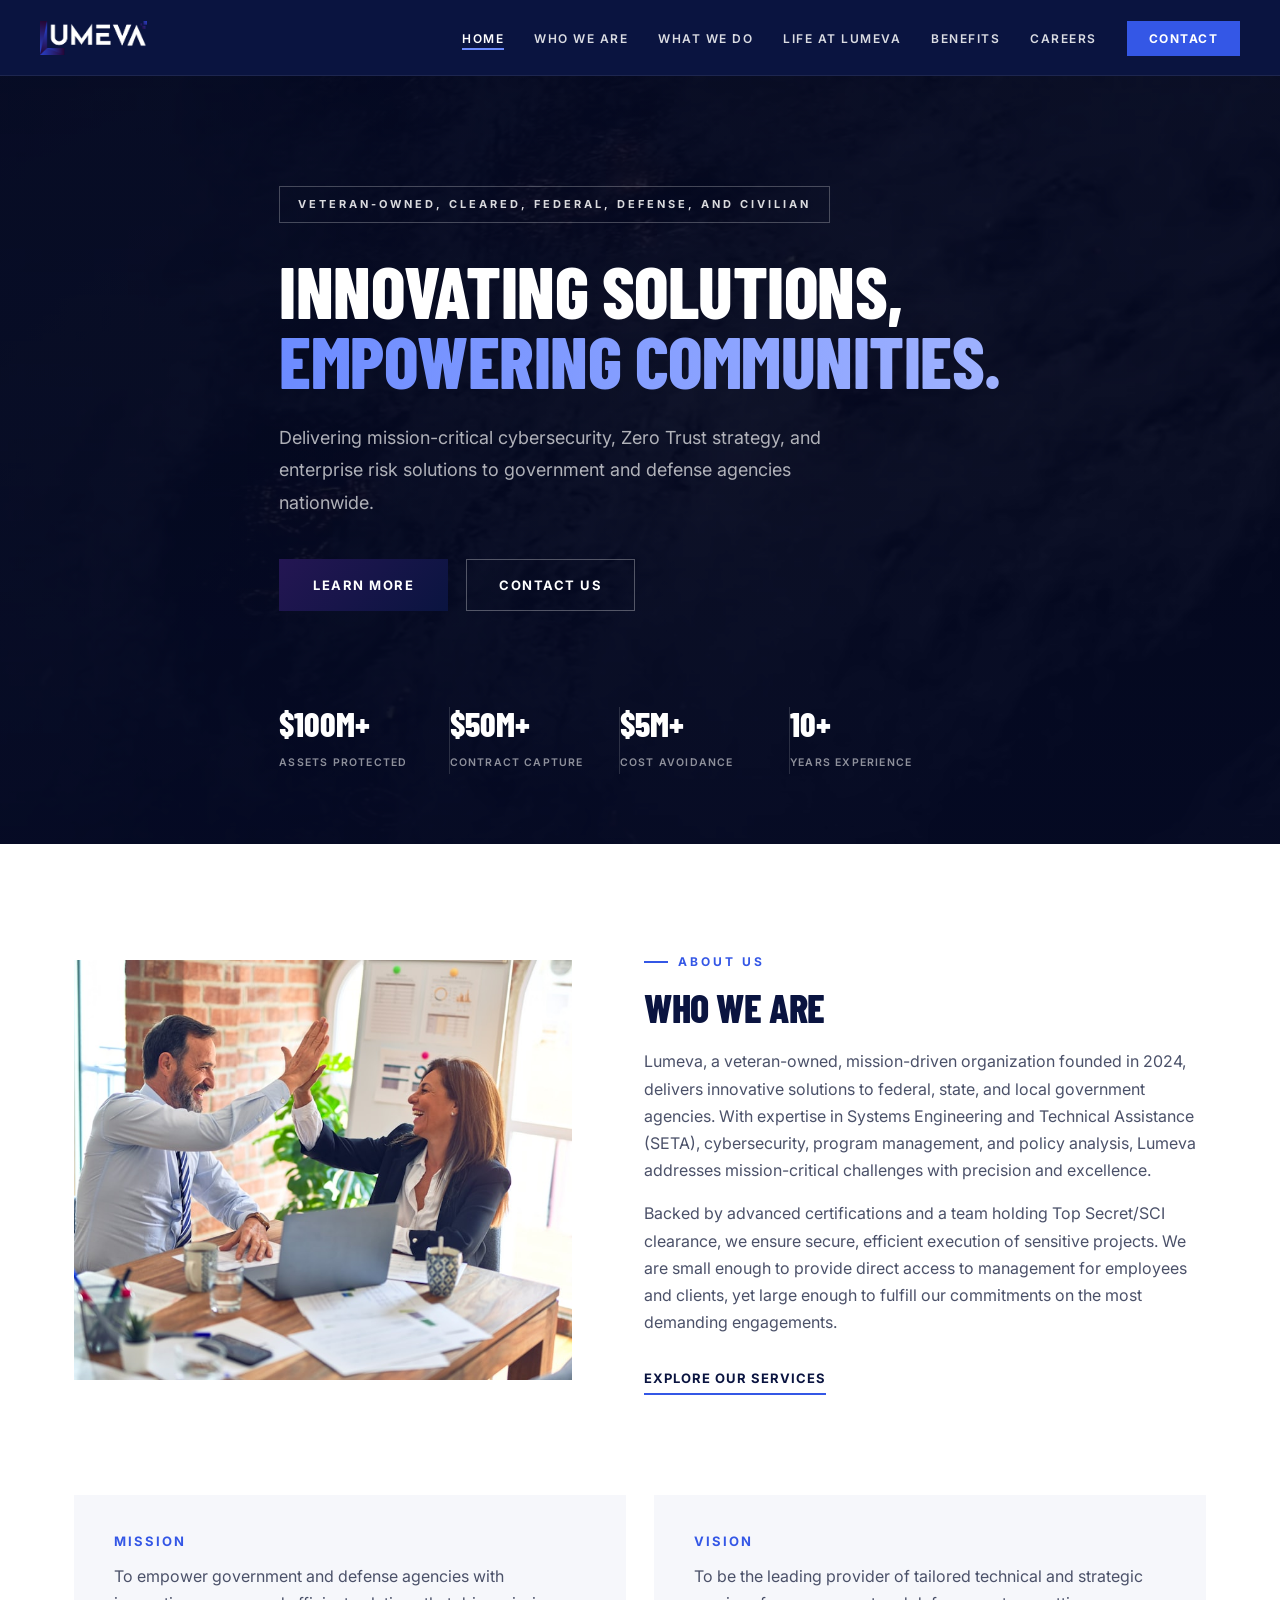
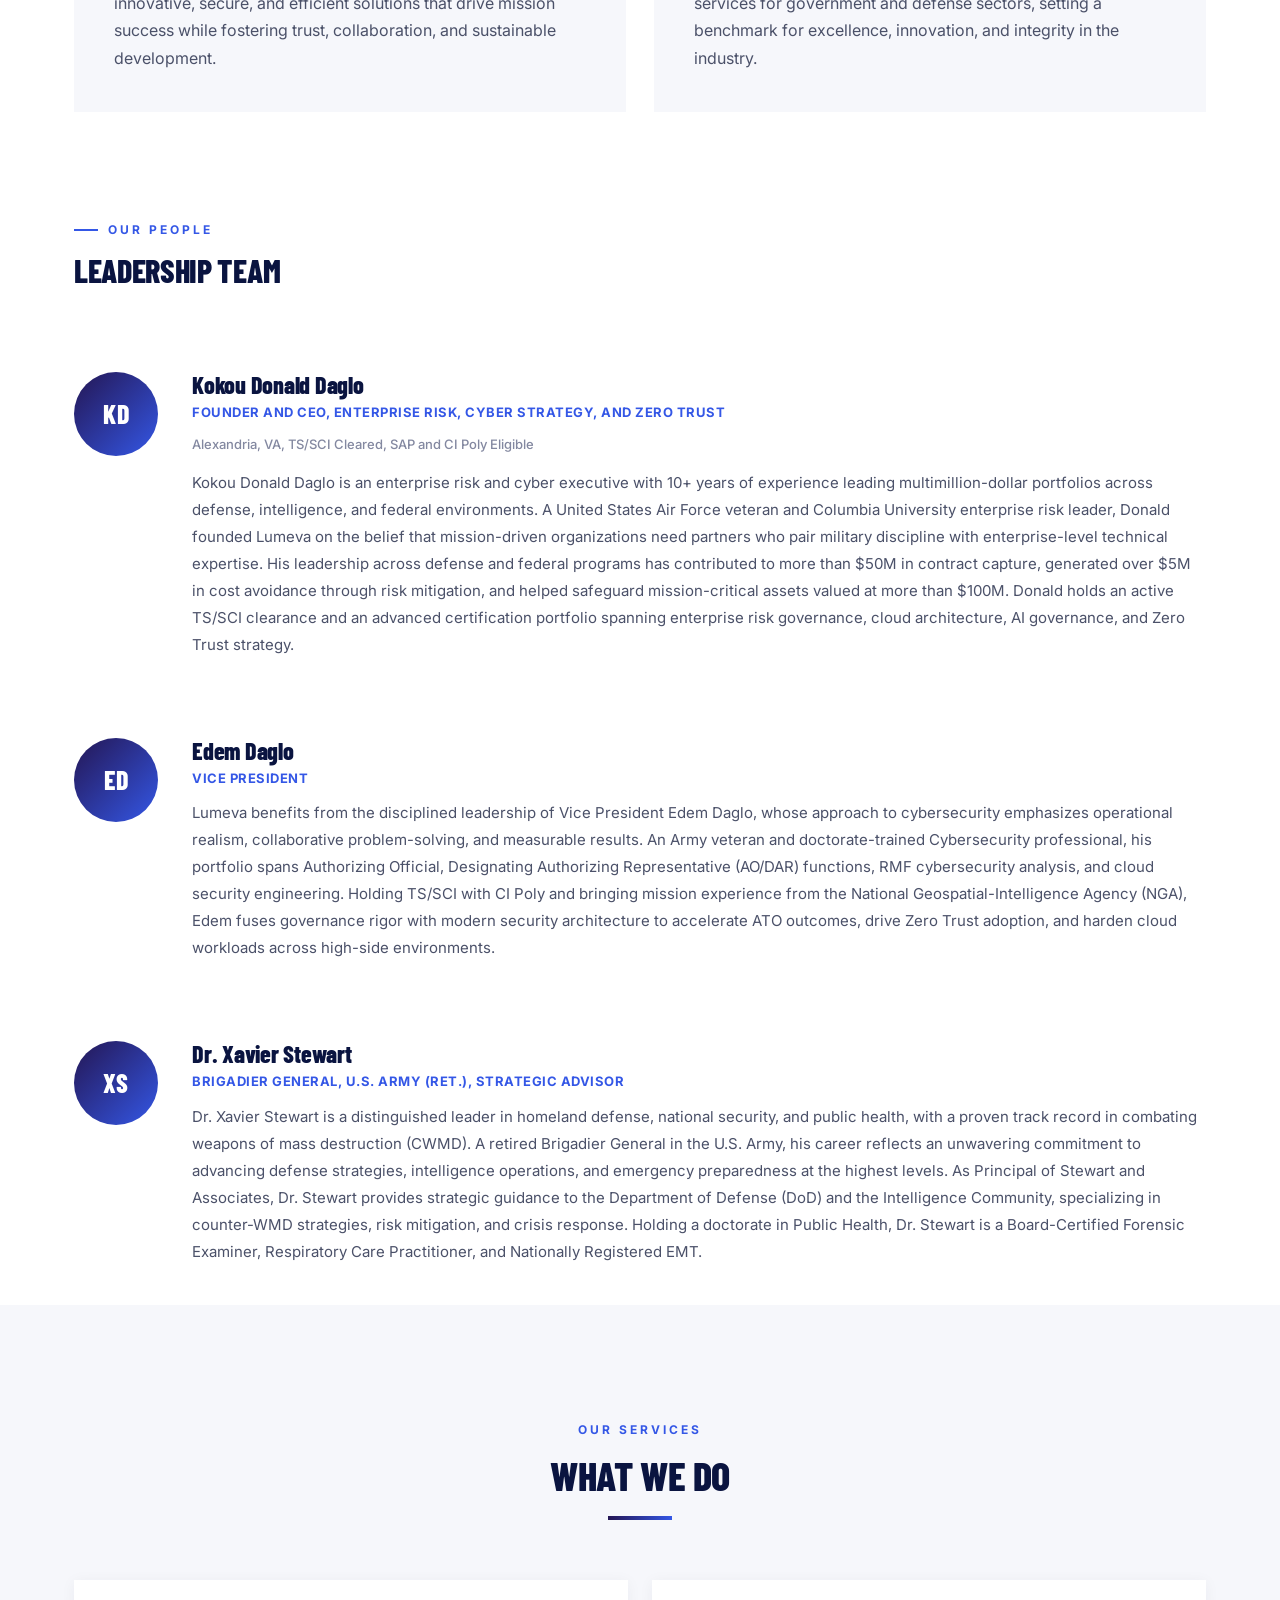
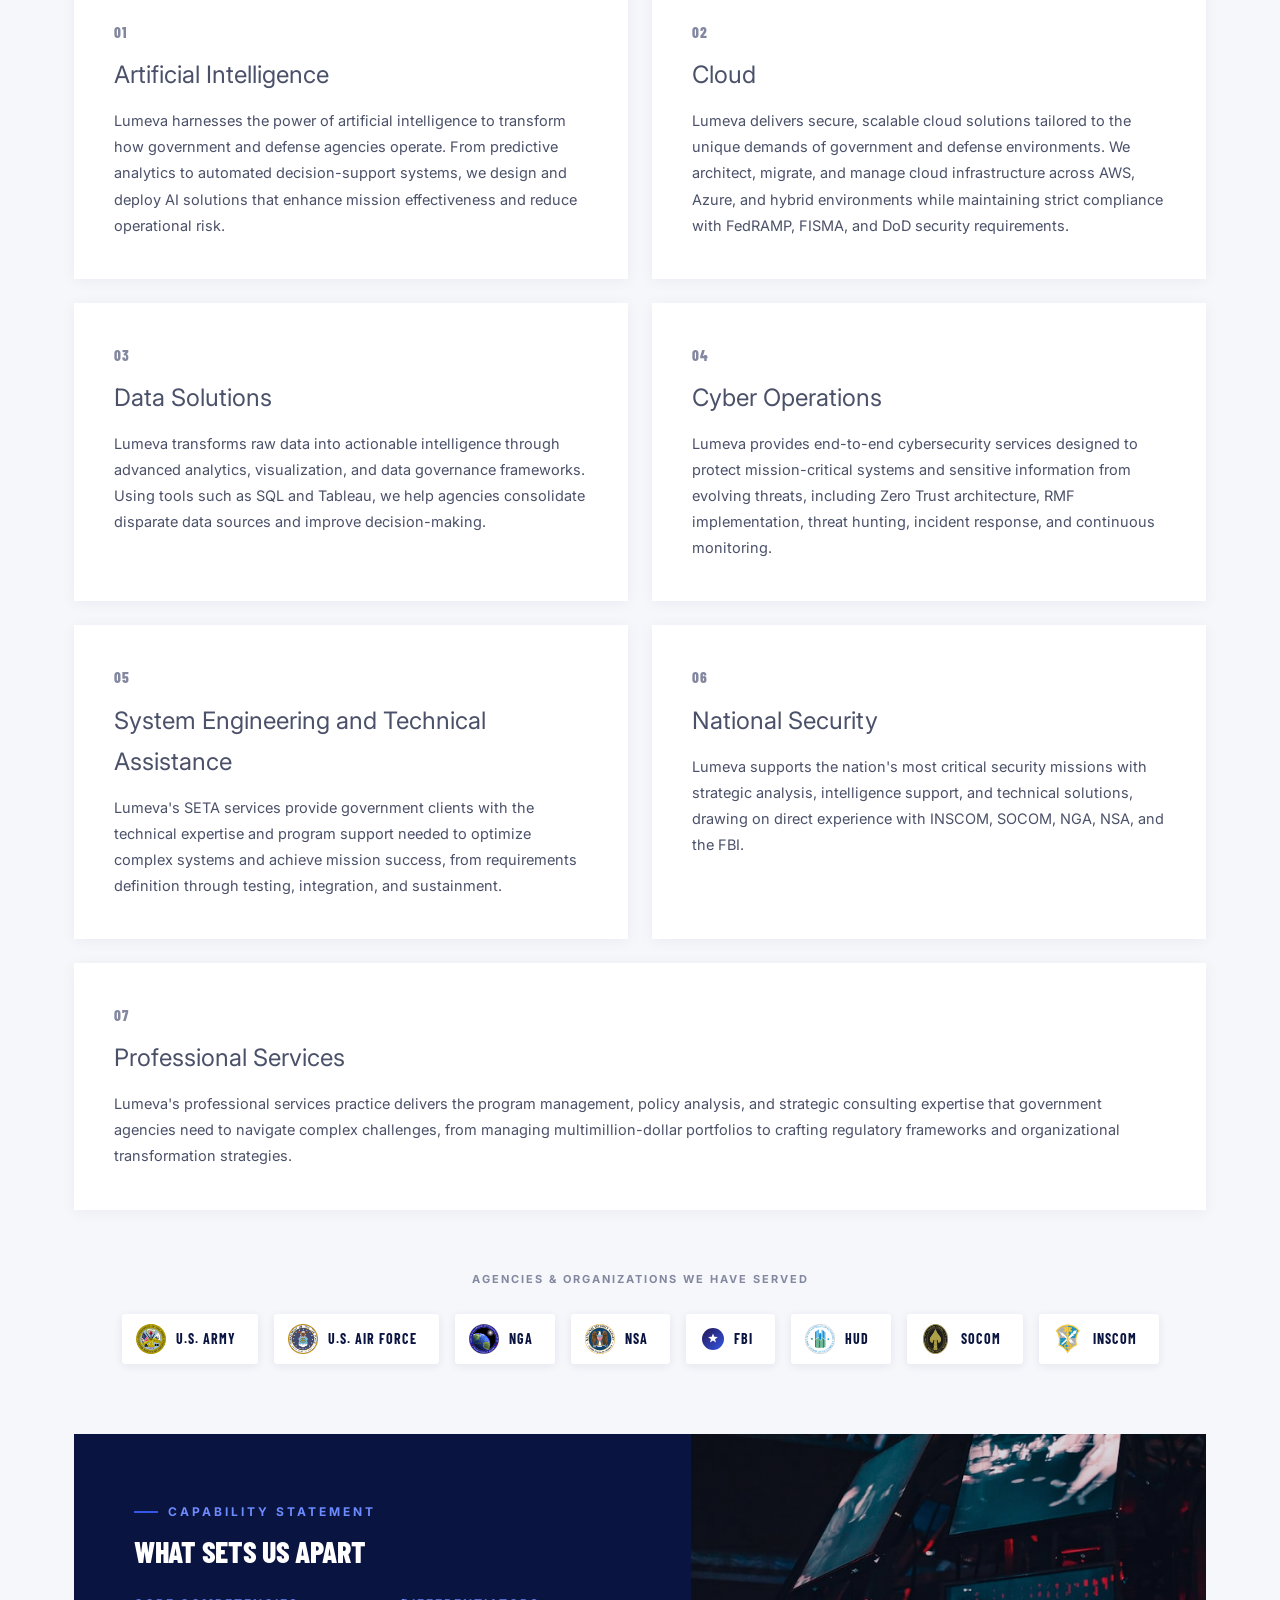
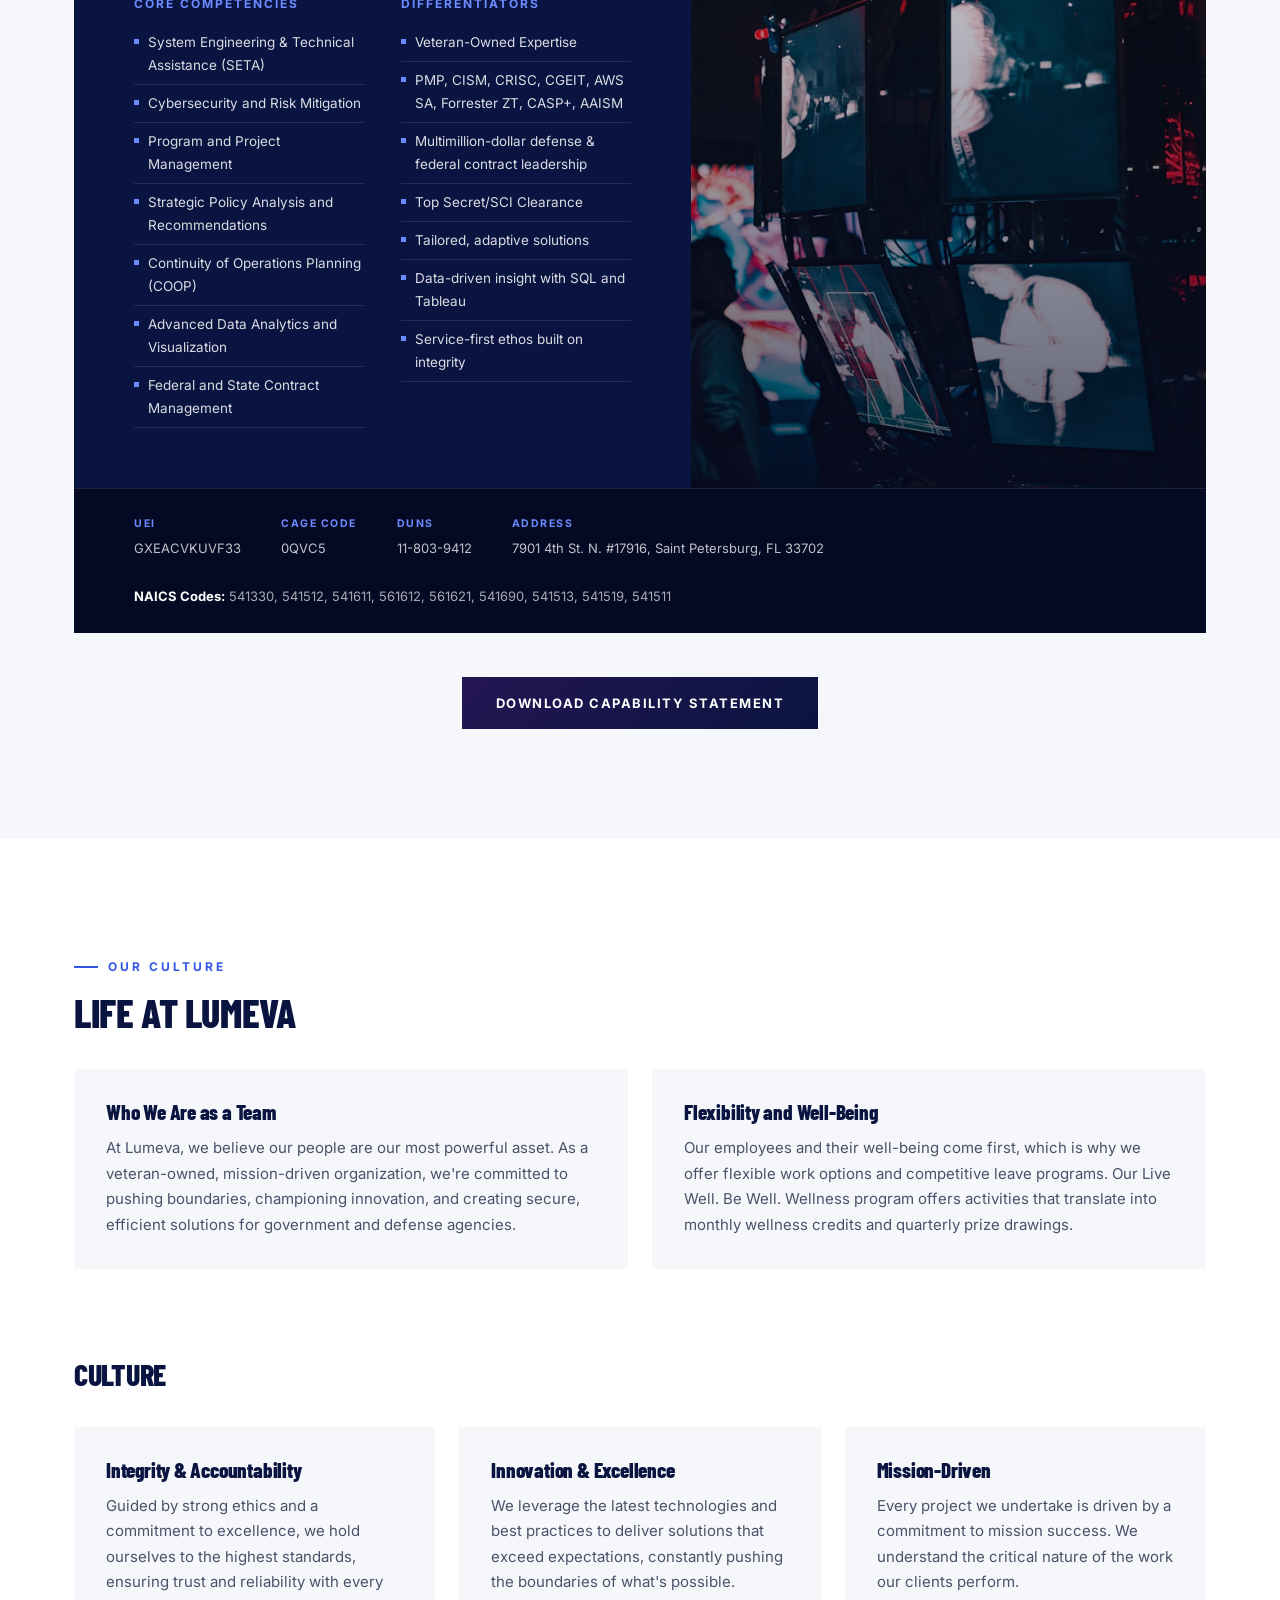
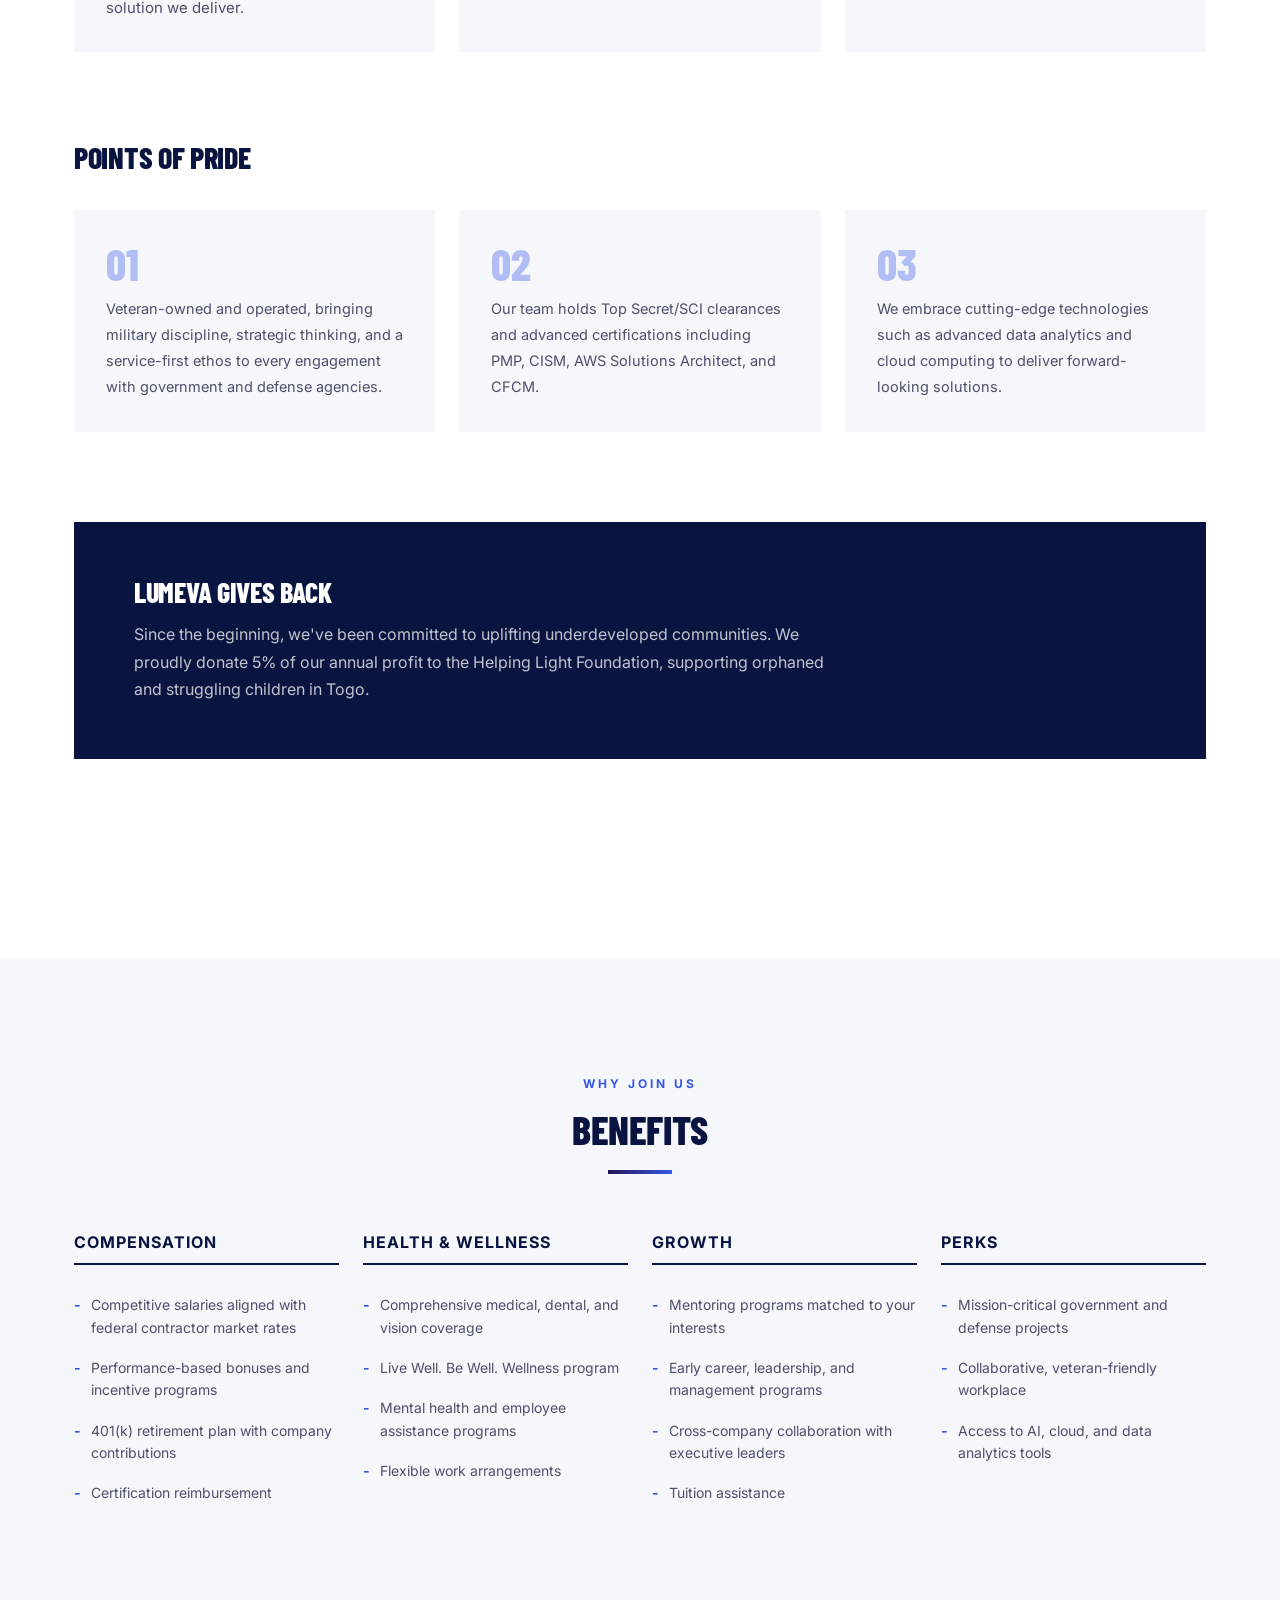
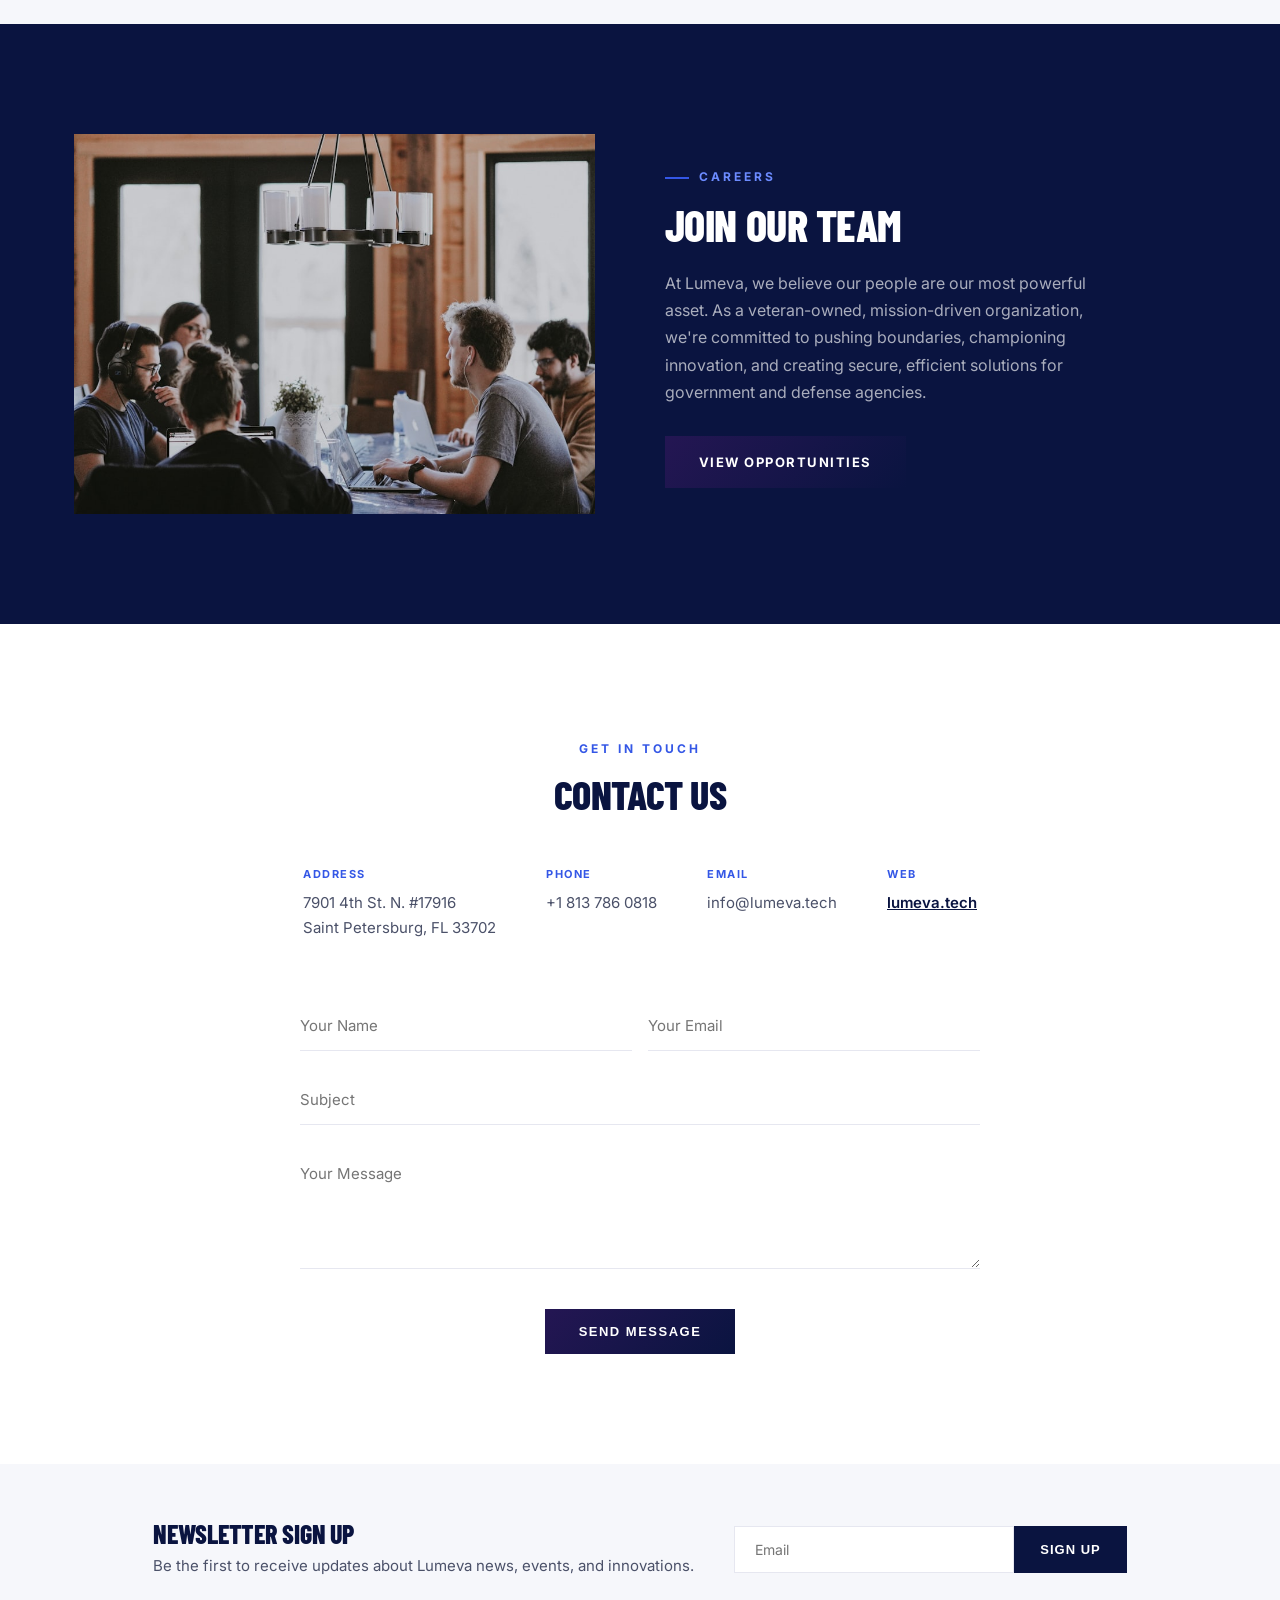
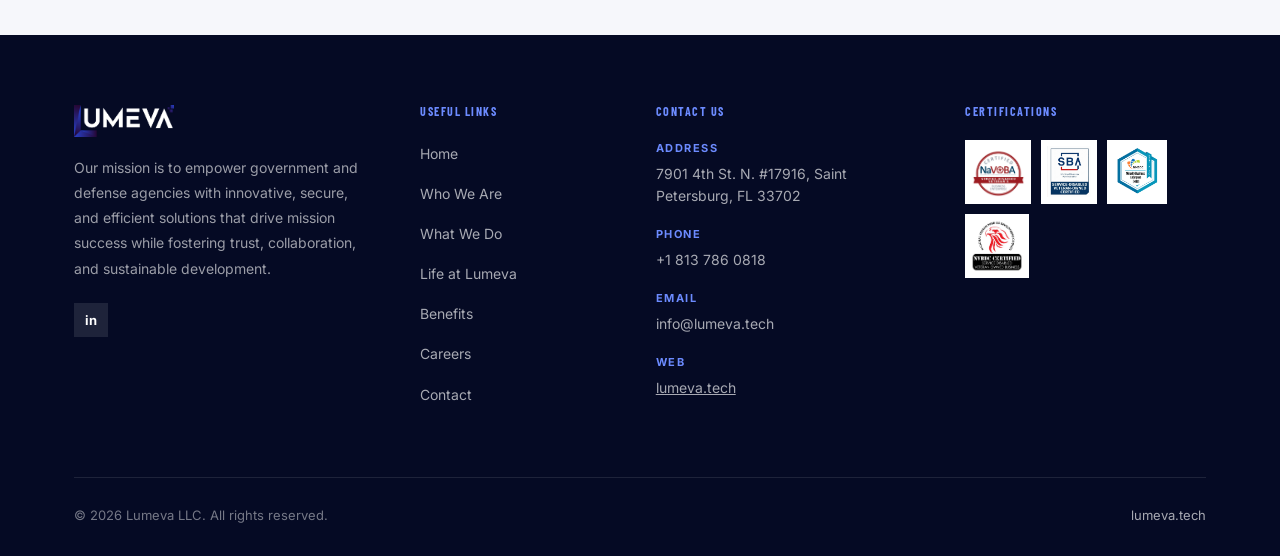
==== commit 326d6e87: "Remove floating blob glow from hero Now that the hero has real video motion, the extra gradient blob" ====
--- a/index.html
+++ b/index.html
@@ -135,29 +135,6 @@
   .hero-stat .num { font-family: 'Barlow Condensed', sans-serif; font-size: 34px; font-weight: 800; color: white; display: block; line-height: 1; margin-bottom: 6px; }
   .hero-stat .label { font-size: 10.5px; font-weight: 600; letter-spacing: 1.2px; text-transform: uppercase; color: rgba(255,255,255,0.55); }
 
-  .floating-blob {
-    position: absolute; z-index: 2; pointer-events: none;
-    width: 480px; height: 480px; top: 4%; right: -60px;
-    background: linear-gradient(135deg, rgba(108,139,255,0.65), rgba(52,87,230,0.35));
-    filter: blur(50px);
-    animation: blob-float 16s ease-in-out infinite;
-  }
-  .floating-blob.two {
-    width: 320px; height: 320px; top: auto; bottom: 0%; left: -40px; right: auto;
-    background: linear-gradient(135deg, rgba(52,87,230,0.5), rgba(108,139,255,0.25));
-    filter: blur(45px);
-    animation: blob-float 20s ease-in-out infinite reverse;
-  }
-  @keyframes blob-float {
-    0%   { border-radius: 42% 58% 65% 35% / 45% 45% 55% 55%; transform: translate(0,0) scale(1); }
-    25%  { border-radius: 60% 40% 30% 70% / 60% 30% 70% 40%; transform: translate(-30px, 40px) scale(1.06); }
-    50%  { border-radius: 35% 65% 55% 45% / 40% 60% 40% 60%; transform: translate(15px, -30px) scale(0.96); }
-    75%  { border-radius: 55% 45% 40% 60% / 55% 45% 65% 35%; transform: translate(-20px, 15px) scale(1.03); }
-    100% { border-radius: 42% 58% 65% 35% / 45% 45% 55% 55%; transform: translate(0,0) scale(1); }
-  }
-  @media (prefers-reduced-motion: reduce) {
-    .floating-blob { animation: none; }
-  }
 
   /* FEATURE ROW (image + text alternating) */
   .feature-row { display: flex; align-items: center; gap: 72px; padding: 100px 0; }
@@ -383,8 +360,6 @@
     <source src="images/hero-video.mp4" type="video/mp4">
   </video>
   <div class="hero-overlay"></div>
-  <div class="floating-blob"></div>
-  <div class="floating-blob two"></div>
   <div class="wrap">
     <div class="hero-content">
       <div class="hero-tag">Veteran-Owned, Cleared, Federal, Defense, and Civilian</div>
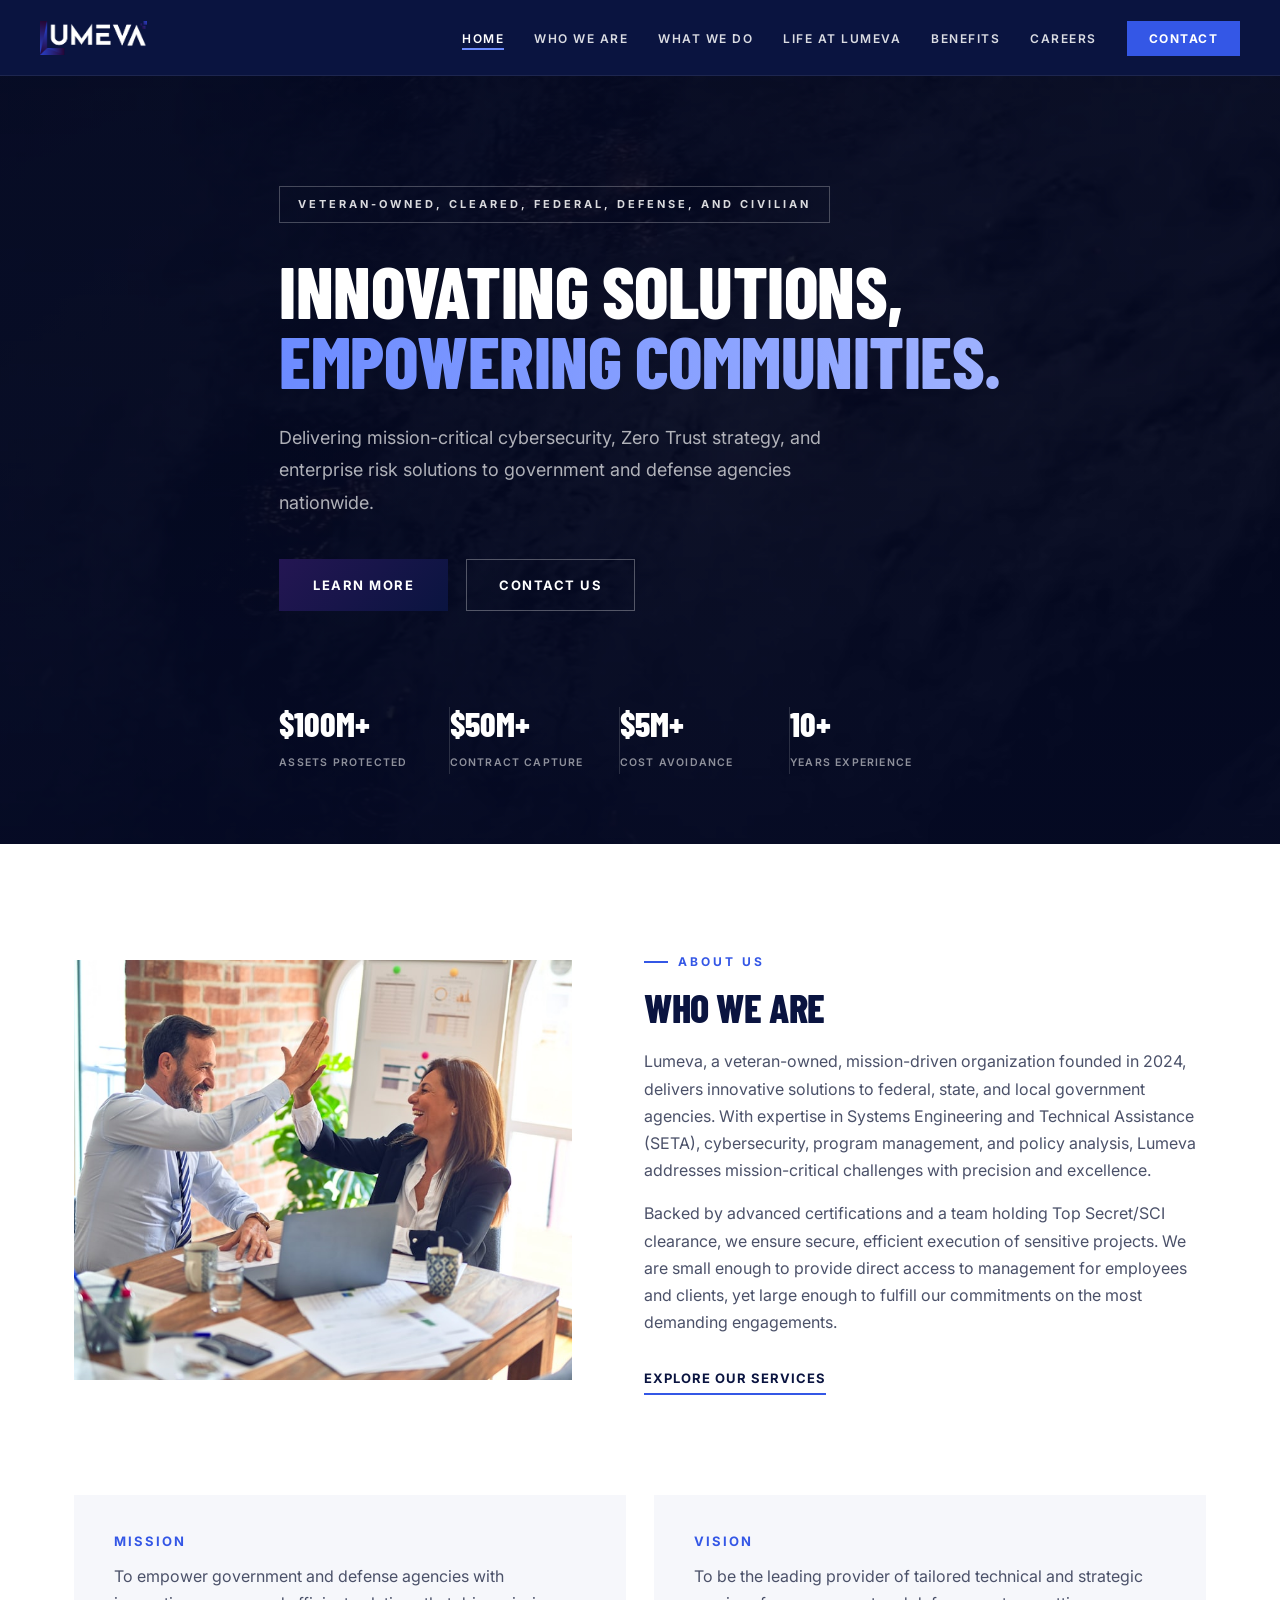
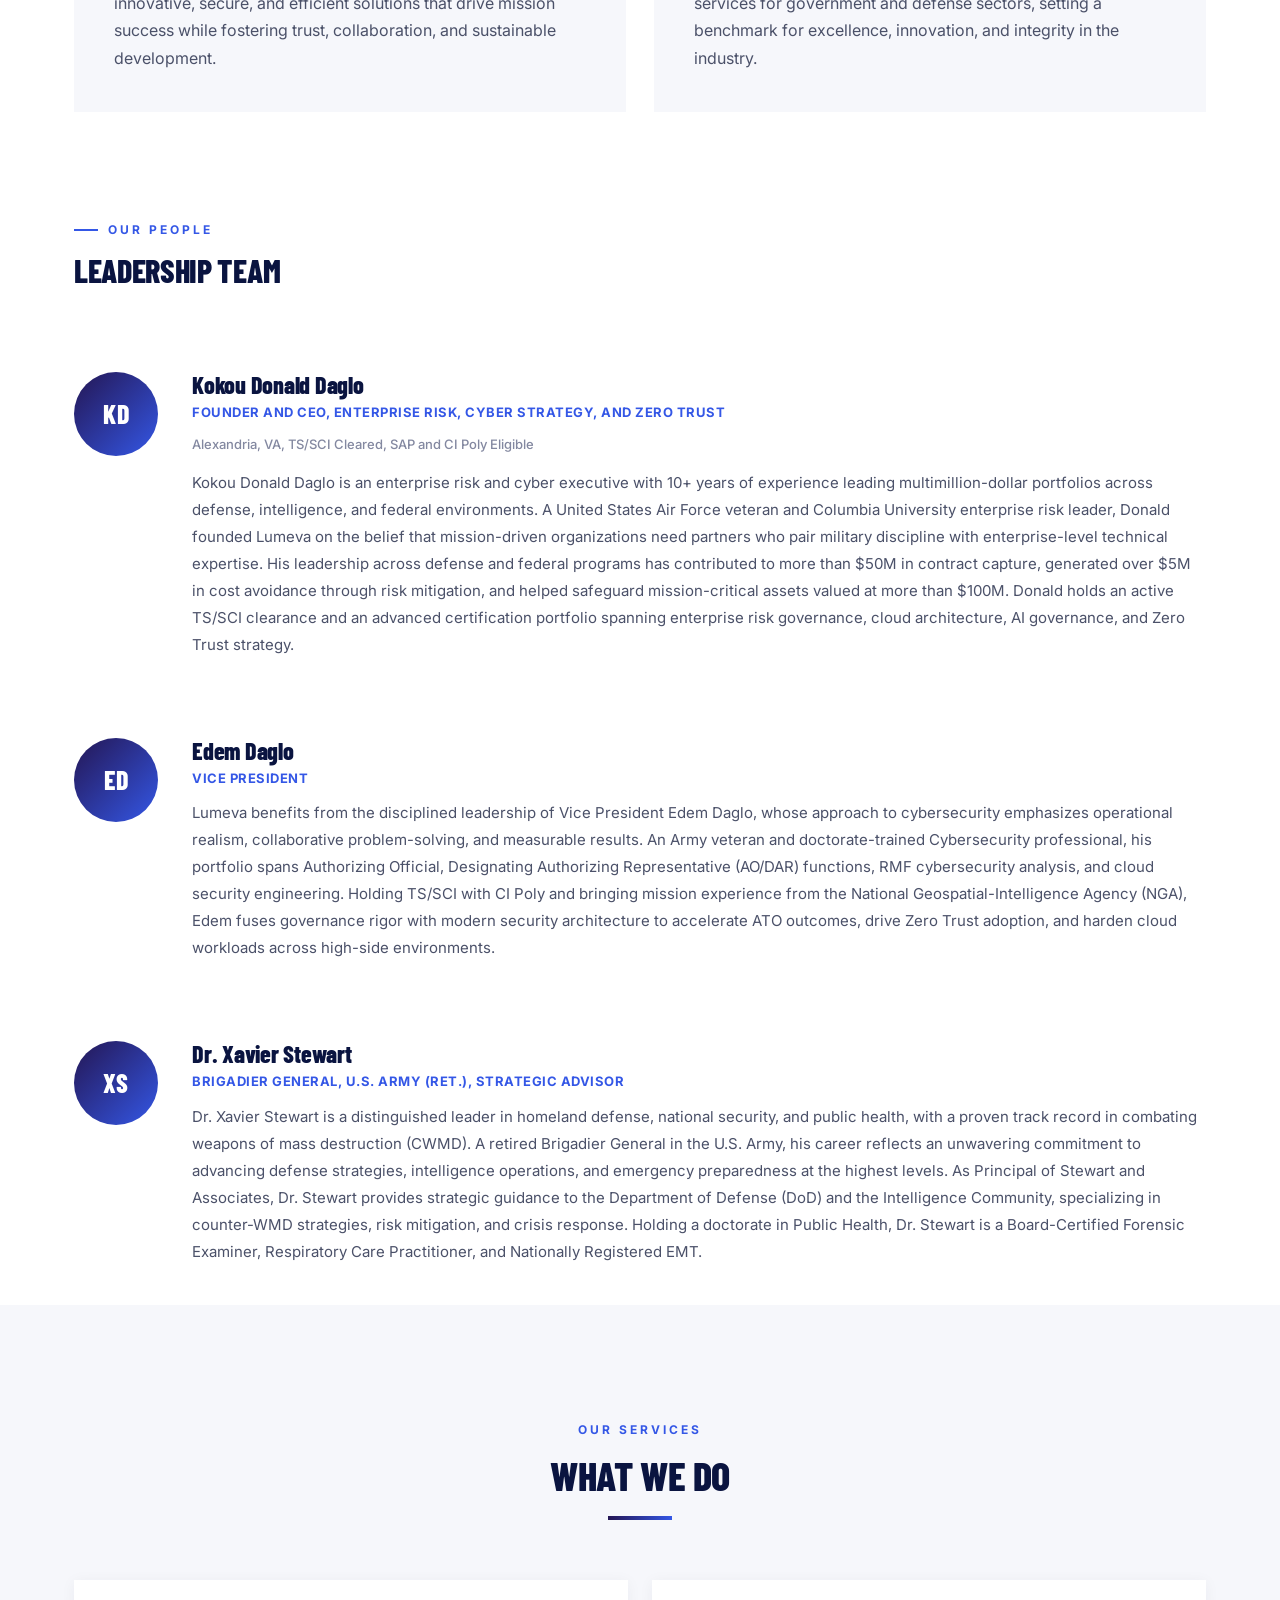
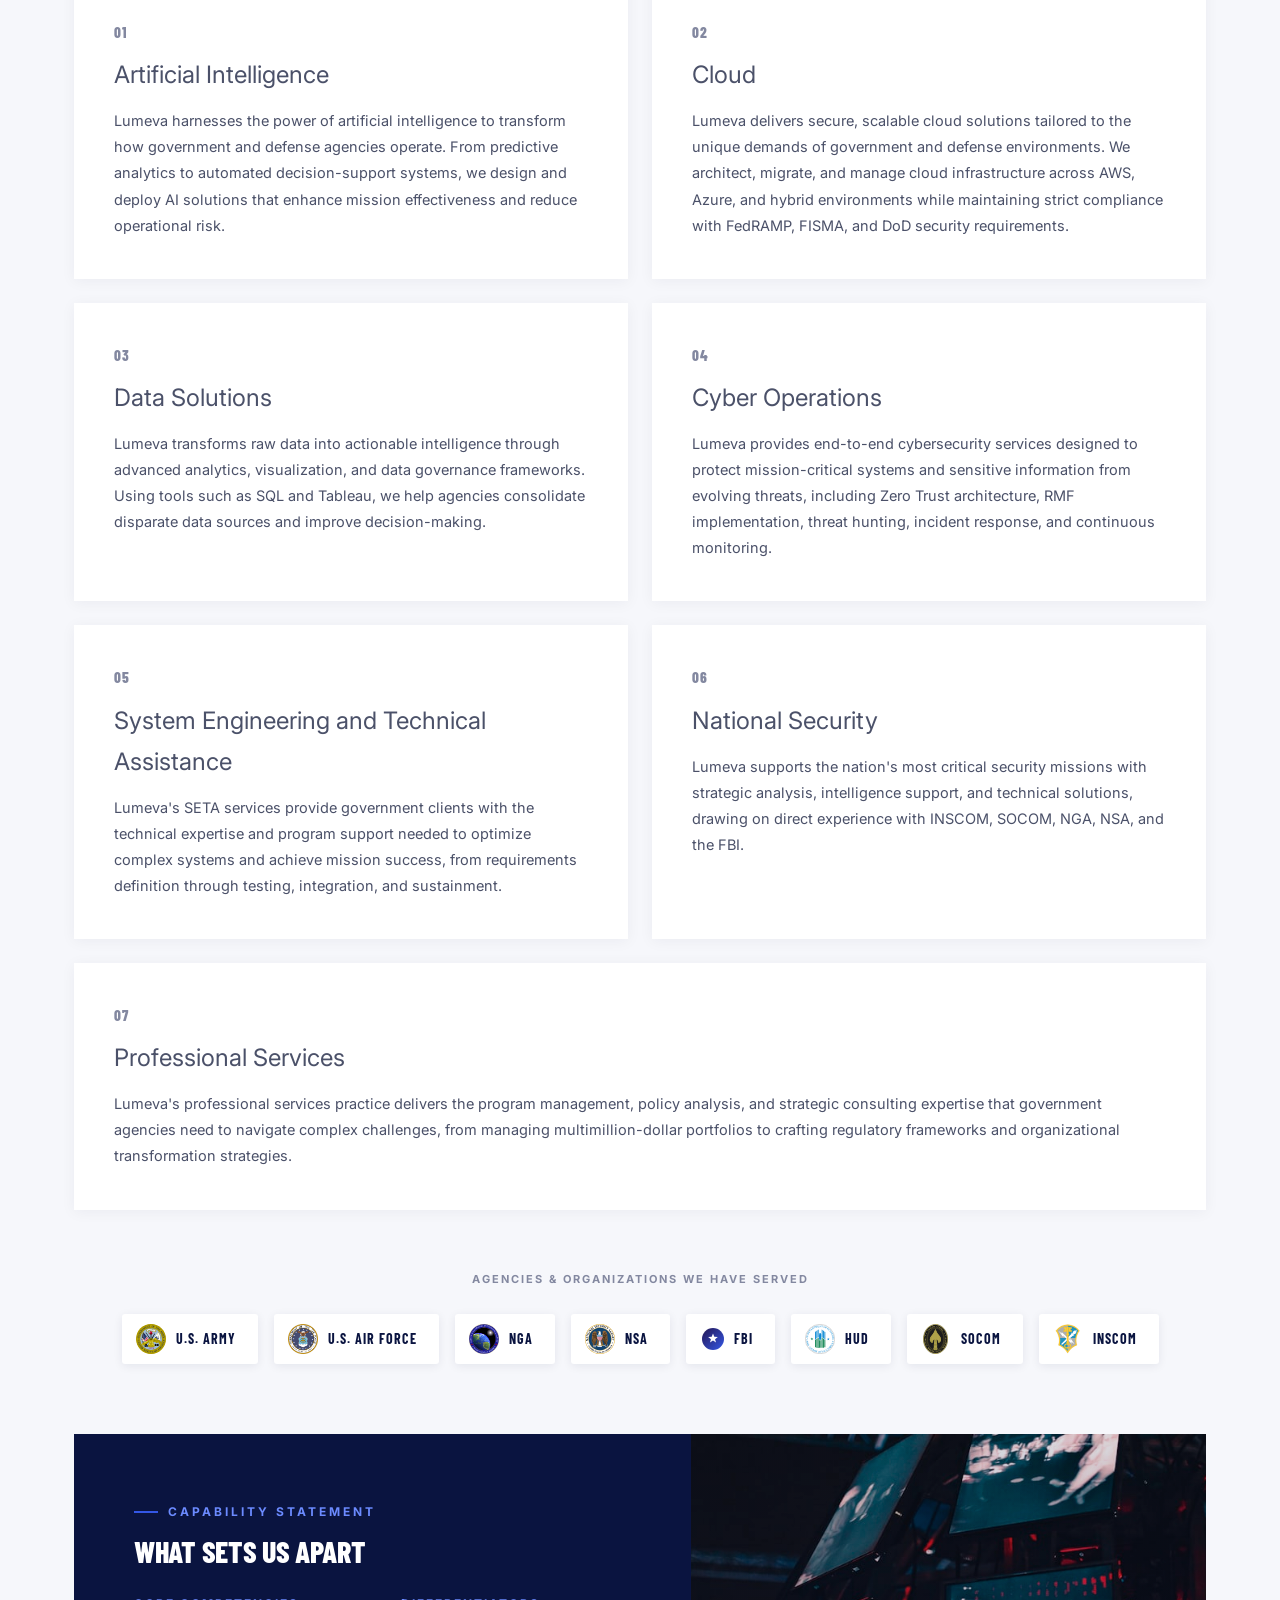
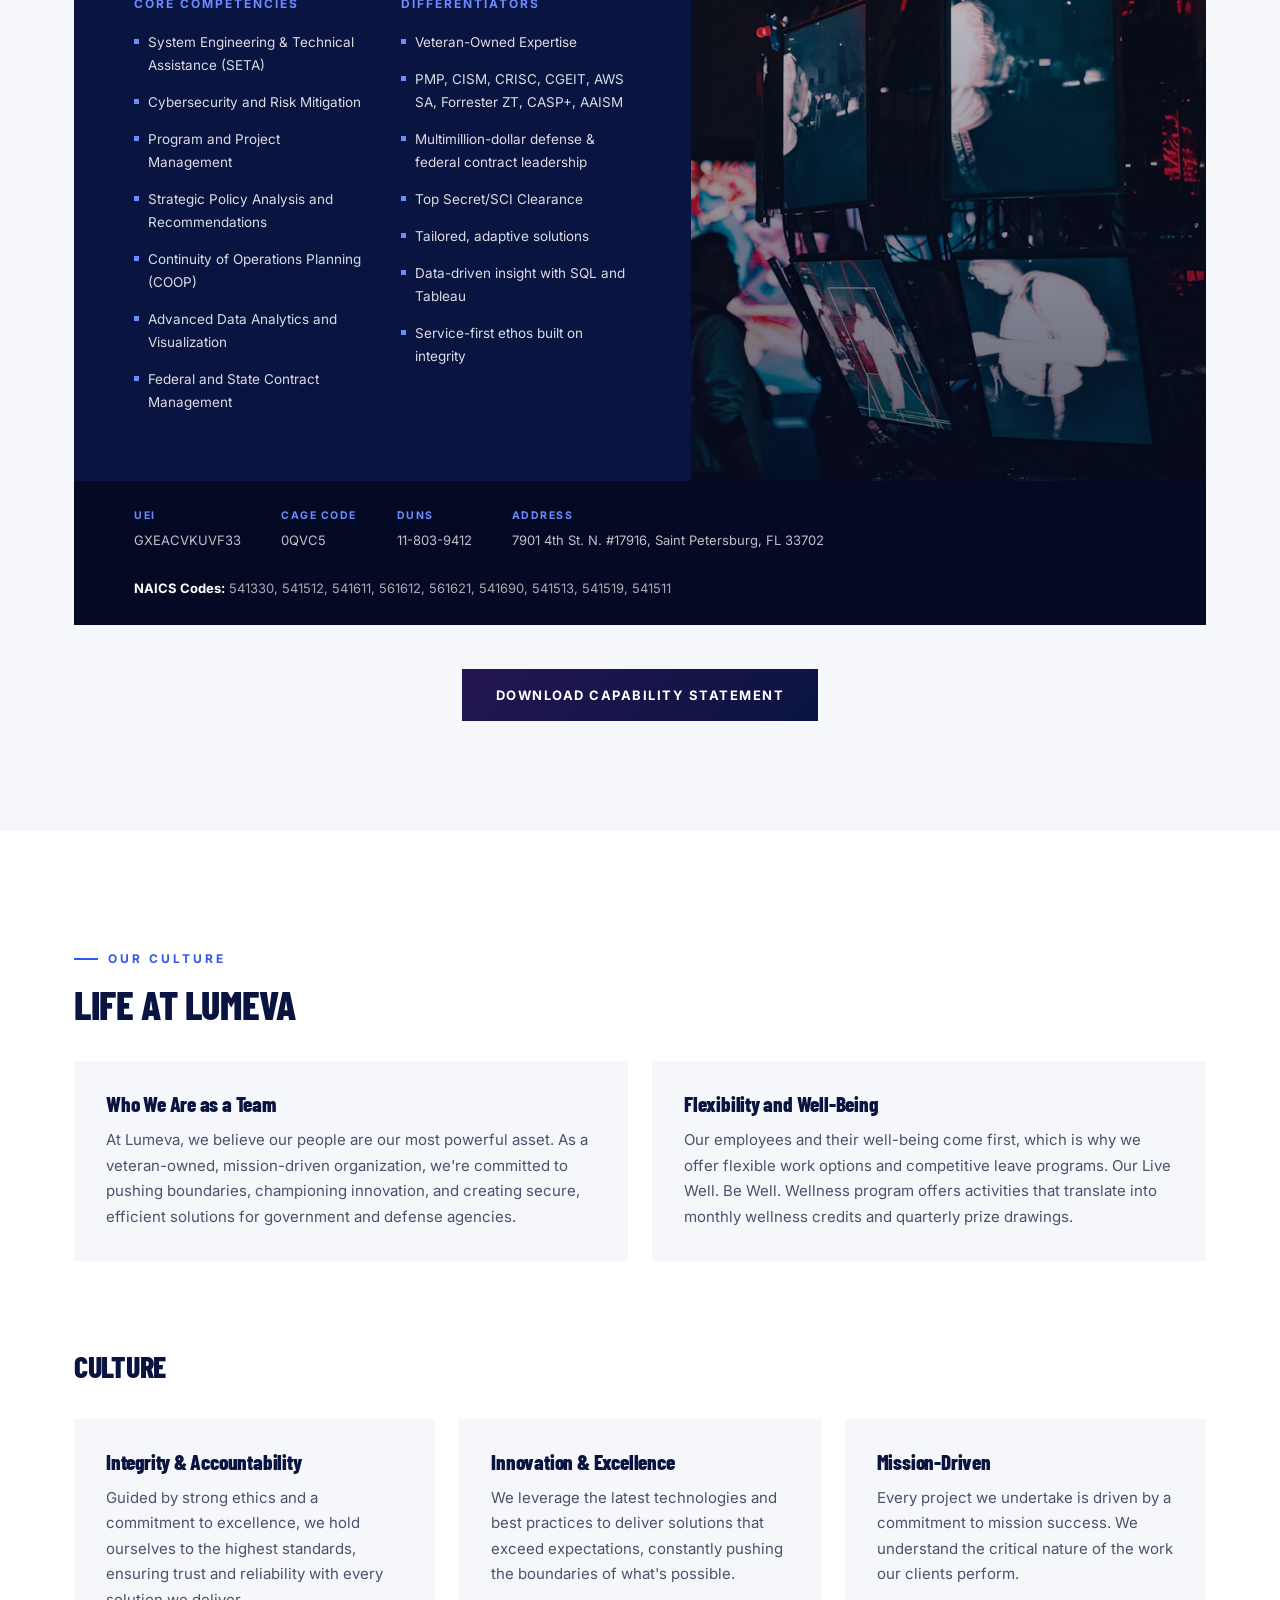
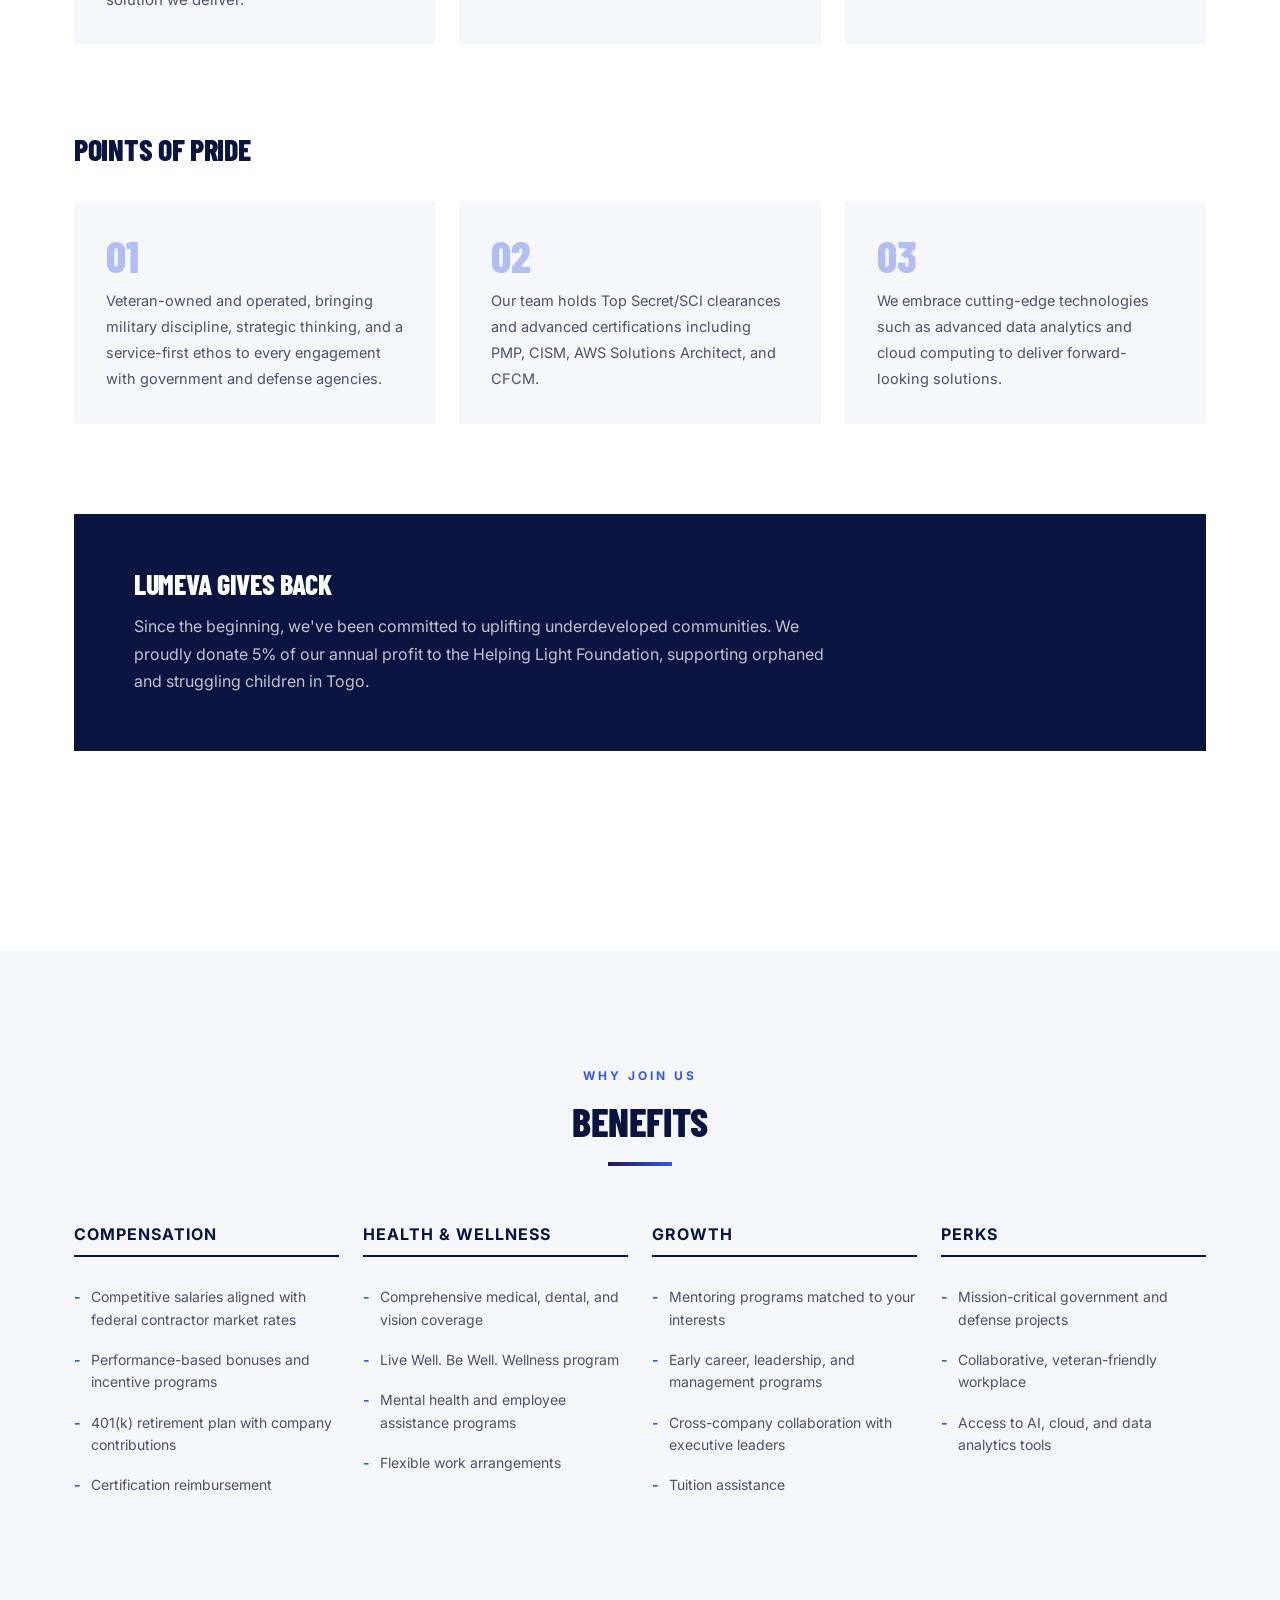
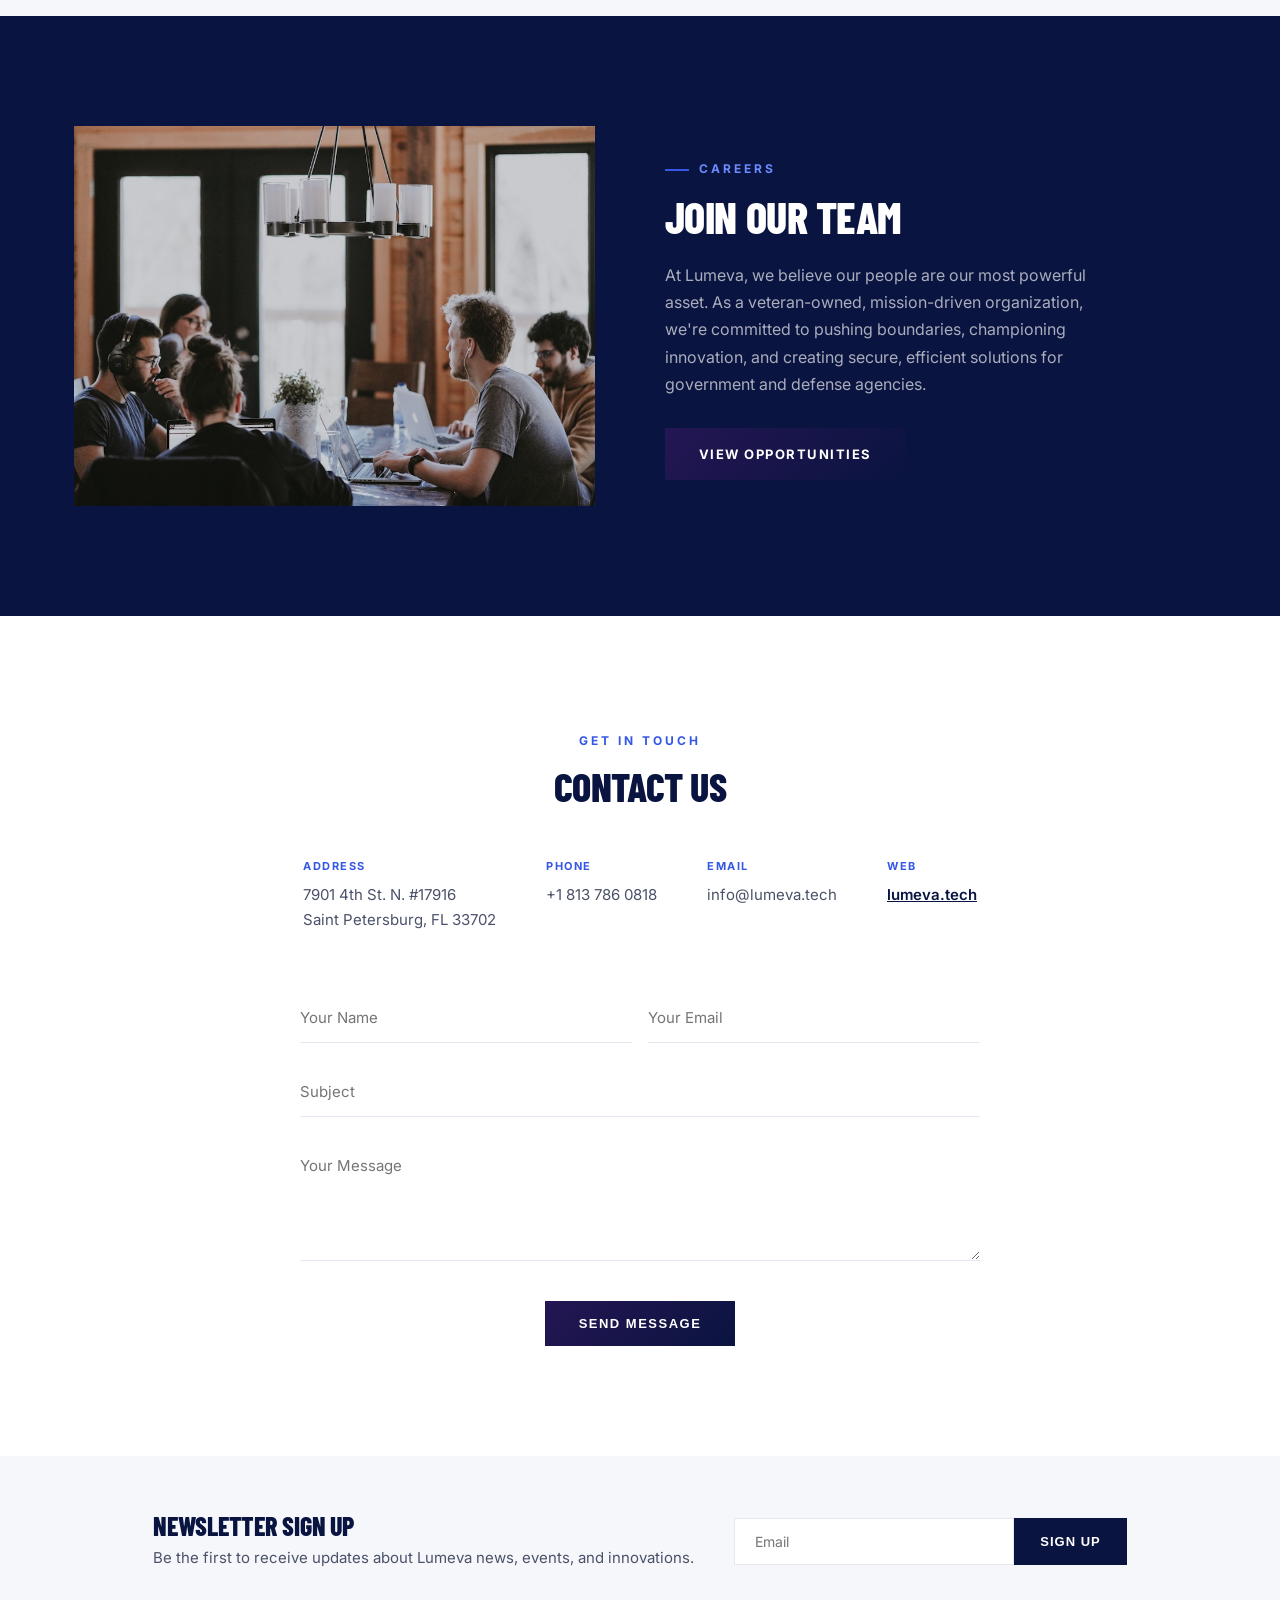
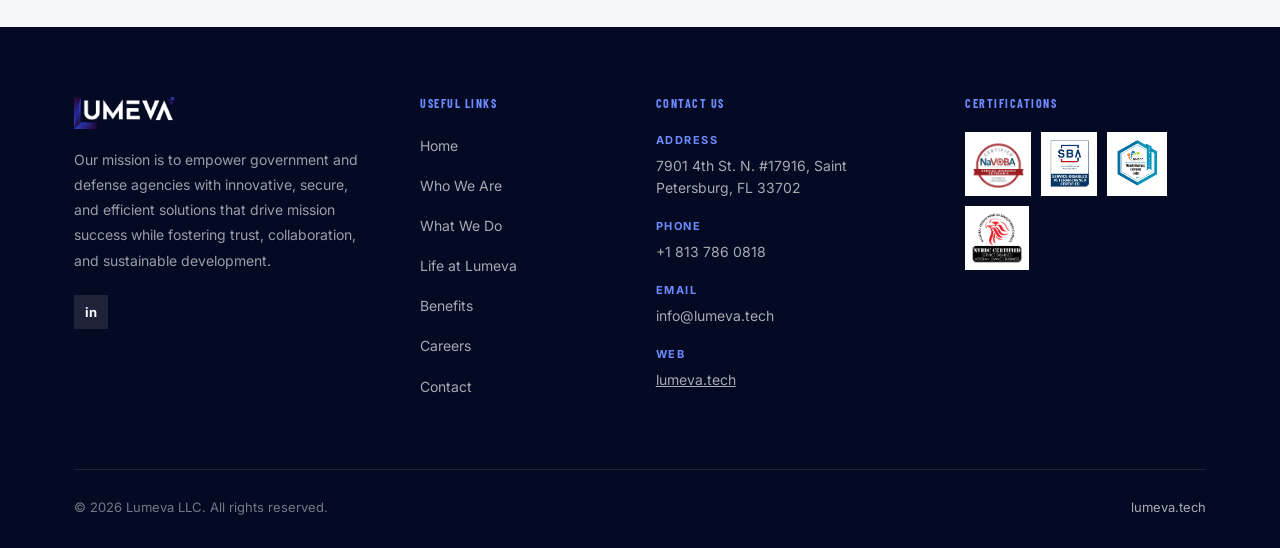
==== commit a6f4b317: "Remove divider lines from capability statement panel Drops the hairline borders under each Core Comp" ====
--- a/index.html
+++ b/index.html
@@ -204,12 +204,12 @@
   .cap-cols { display: grid; grid-template-columns: 1fr 1fr; gap: 36px; }
   .cap-cols h5 { font-size: 12px; letter-spacing: 2px; text-transform: uppercase; color: var(--blue-light); margin-bottom: 14px; font-family: 'Inter', sans-serif; font-weight: 700; }
   .cap-cols ul { list-style: none; }
-  .cap-cols ul li { font-size: 13.5px; line-height: 1.7; padding: 7px 0; border-bottom: 1px solid rgba(255,255,255,0.1); padding-left: 14px; position: relative; color: rgba(255,255,255,0.85); }
+  .cap-cols ul li { font-size: 13.5px; line-height: 1.7; padding: 7px 0; padding-left: 14px; position: relative; color: rgba(255,255,255,0.85); }
   .cap-cols ul li::before { content: ''; position: absolute; left: 0; top: 15px; width: 5px; height: 5px; background: var(--blue-light); }
   .capability-image { position: relative; }
   .capability-image img { width: 100%; height: 100%; object-fit: cover; min-height: 420px; }
   .capability-image::after { content: ''; position: absolute; inset: 0; background: linear-gradient(180deg, rgba(10,20,64,0.15), rgba(5,10,36,0.65)); }
-  .key-info-bar { grid-column: 1 / -1; background: var(--navy-deep); padding: 26px 60px; display: flex; flex-wrap: wrap; gap: 40px; border-top: 1px solid rgba(255,255,255,0.1); }
+  .key-info-bar { grid-column: 1 / -1; background: var(--navy-deep); padding: 26px 60px; display: flex; flex-wrap: wrap; gap: 40px; }
   .key-info-bar span { font-size: 13px; color: rgba(255,255,255,0.75); }
   .key-info-bar span strong { display: block; font-size: 10.5px; letter-spacing: 1.5px; text-transform: uppercase; color: var(--blue-light); margin-bottom: 4px; }
   .naics-line { grid-column: 1 / -1; background: var(--navy-deep); padding: 0 60px 26px; font-size: 13px; color: rgba(255,255,255,0.65); }
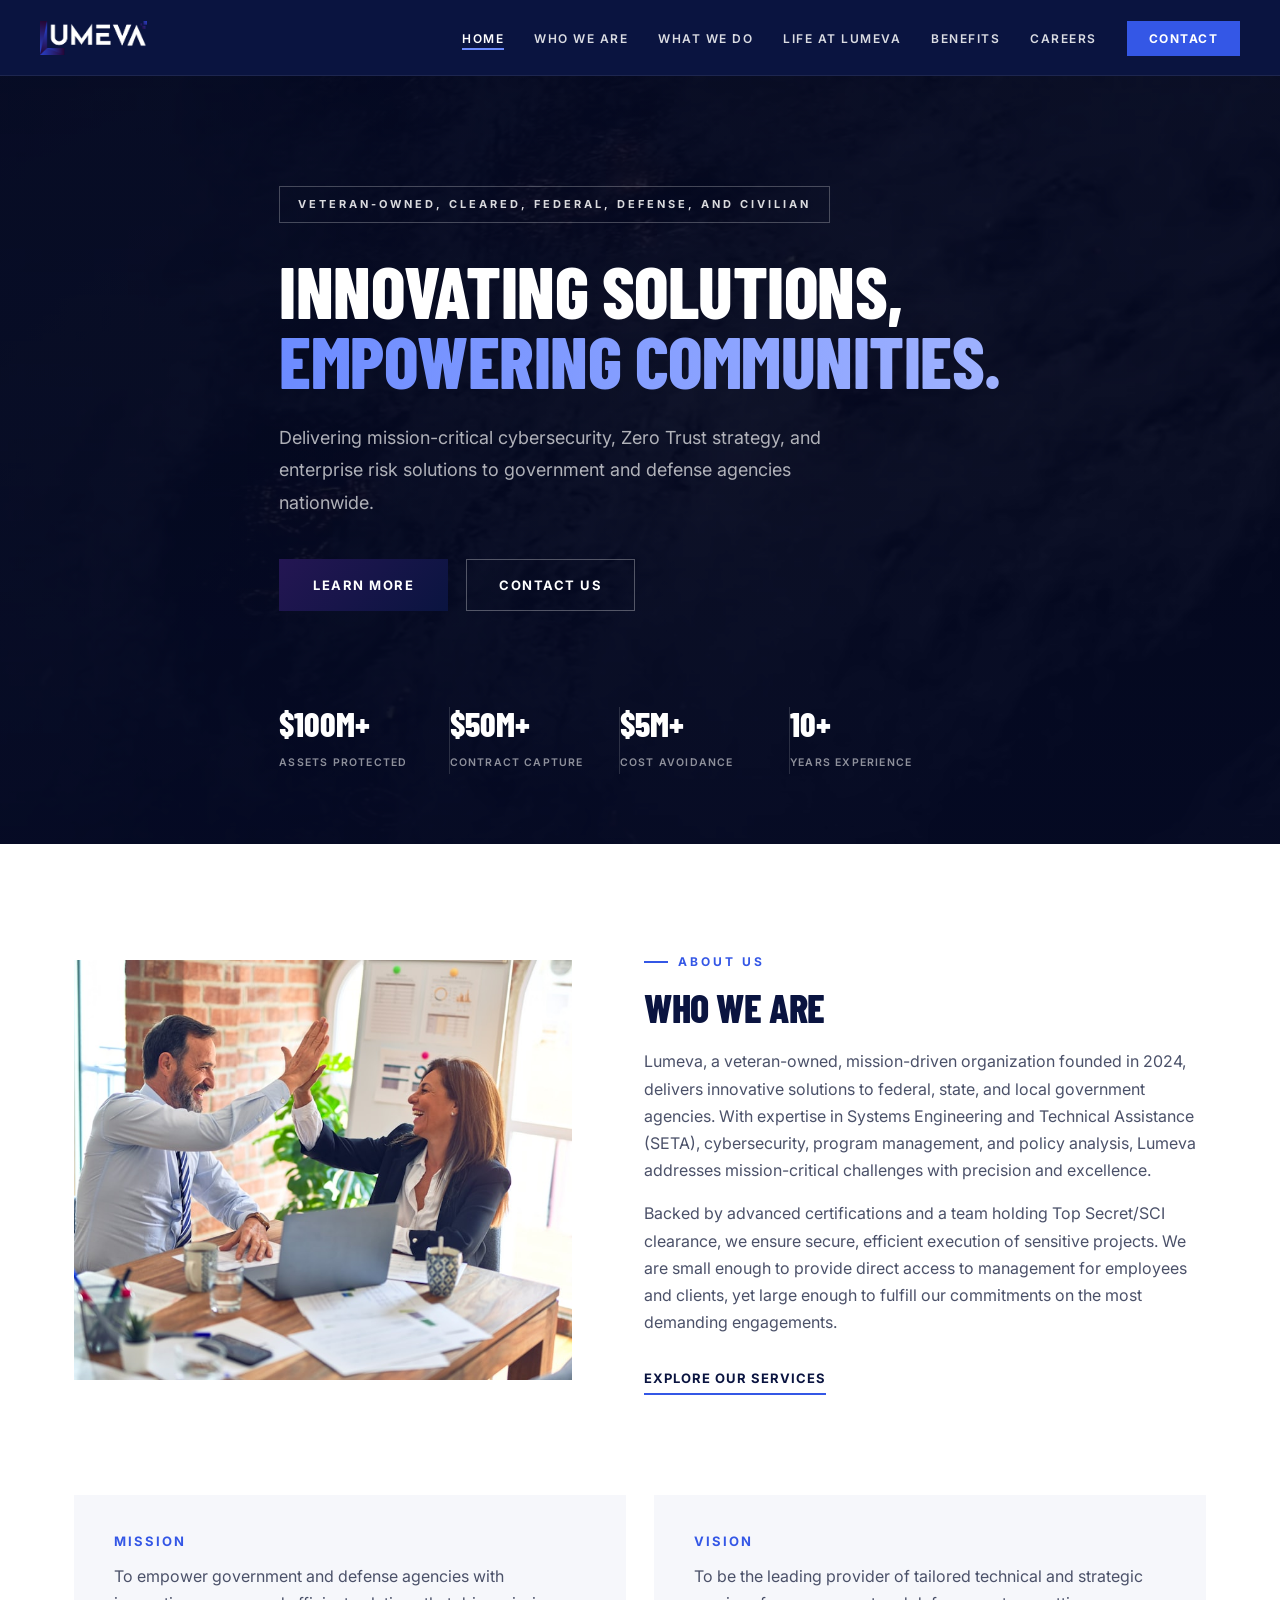
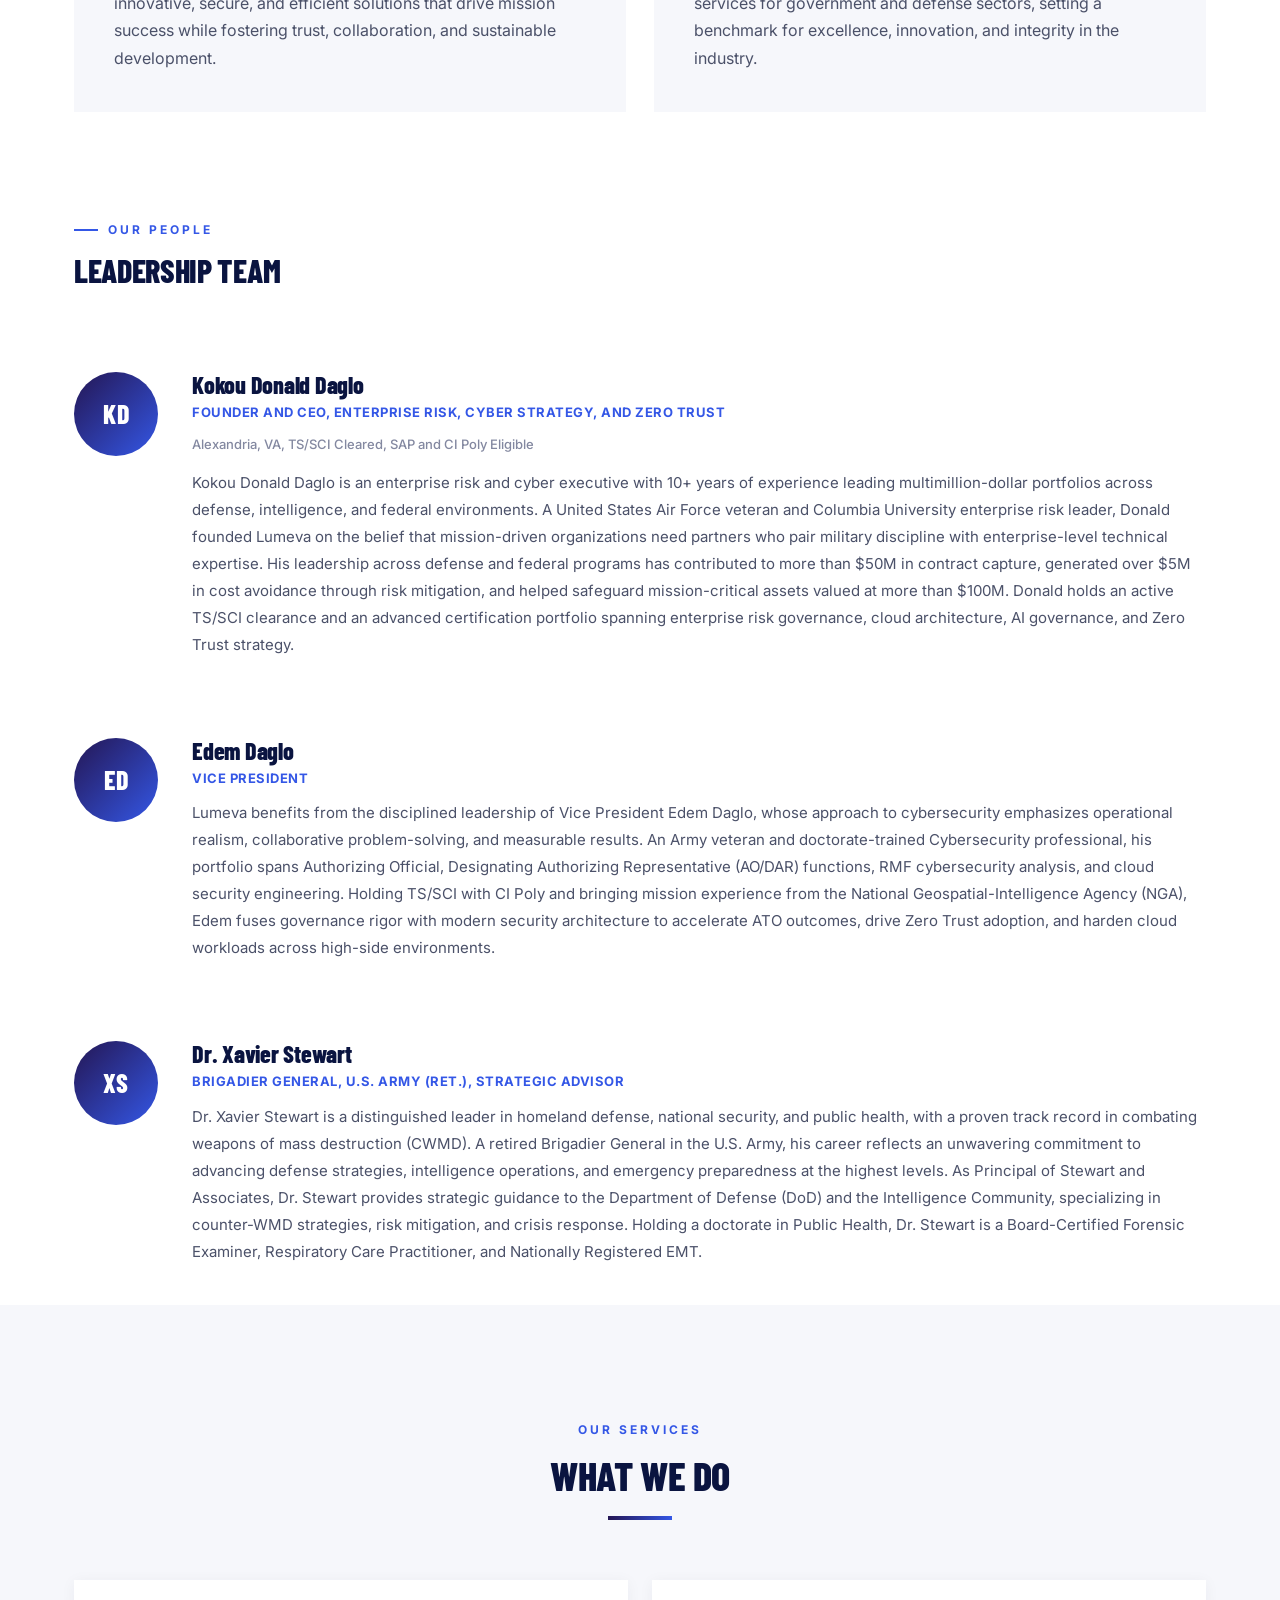
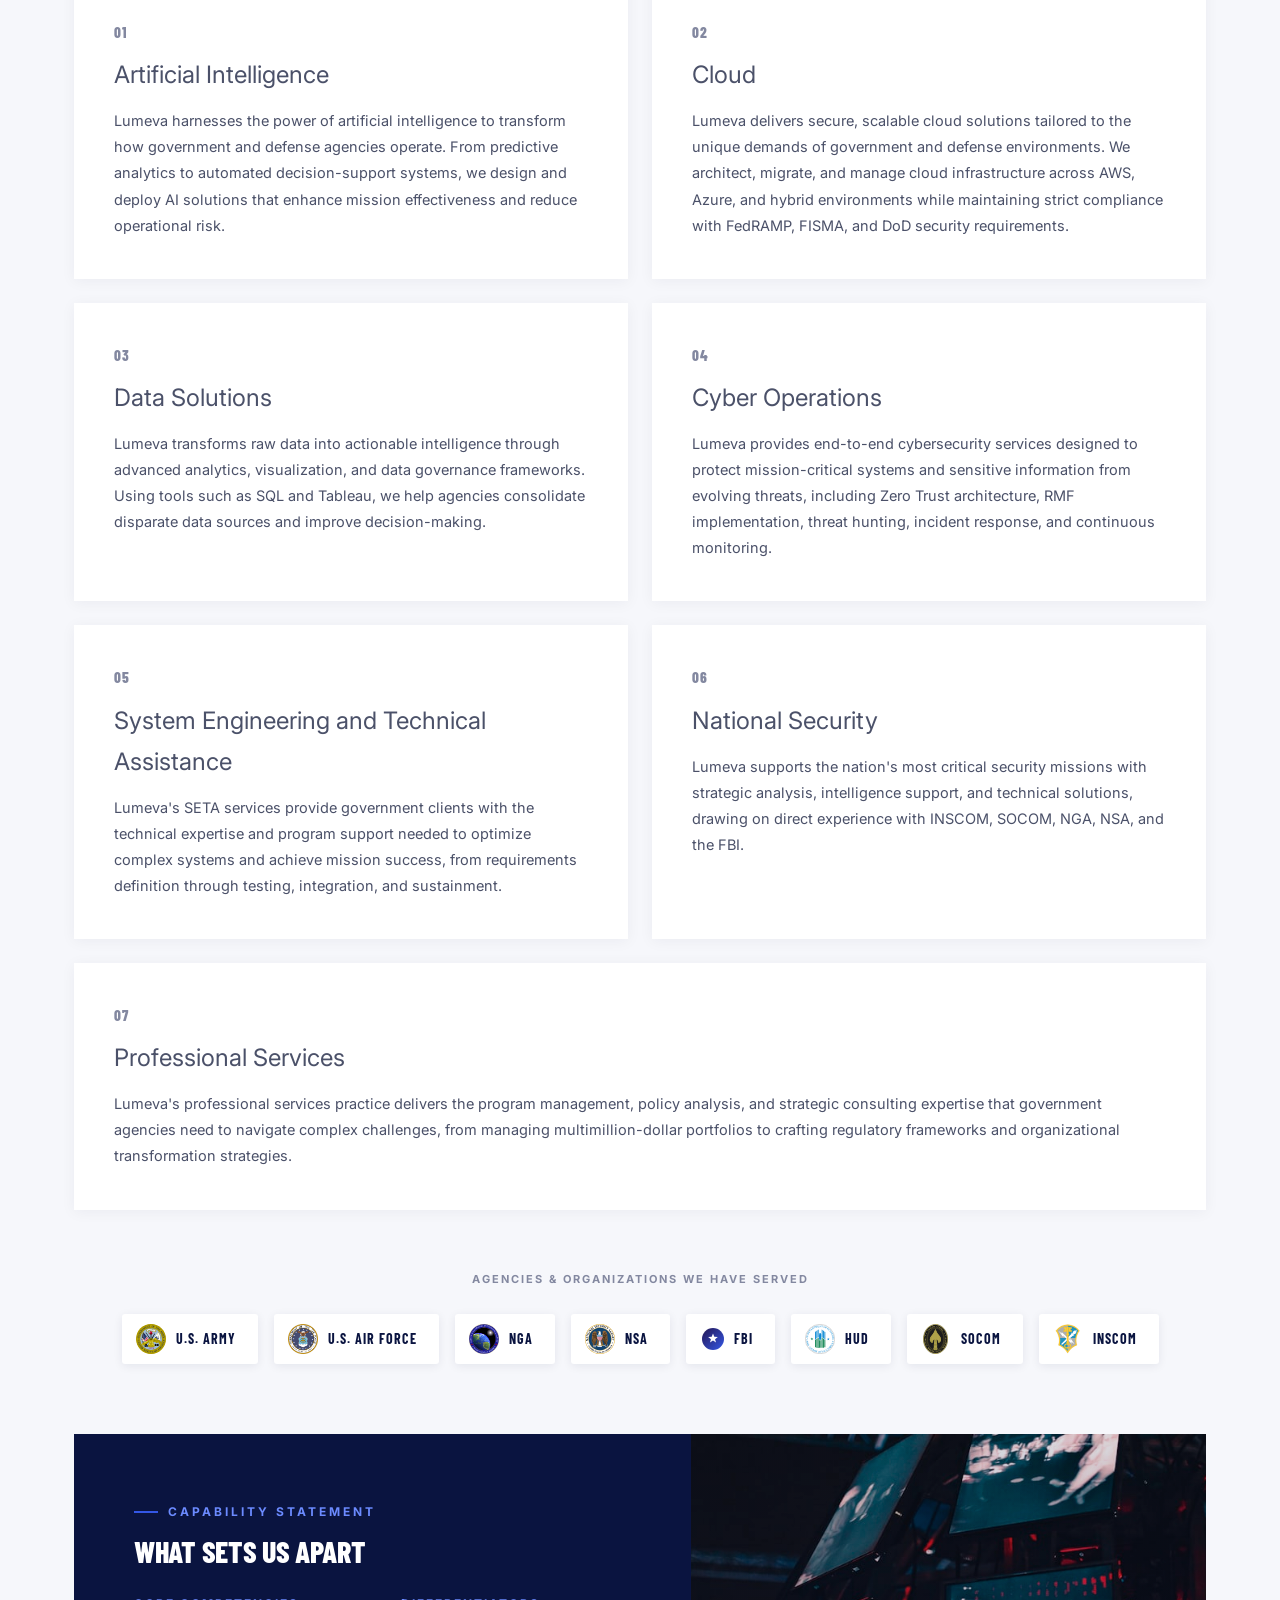
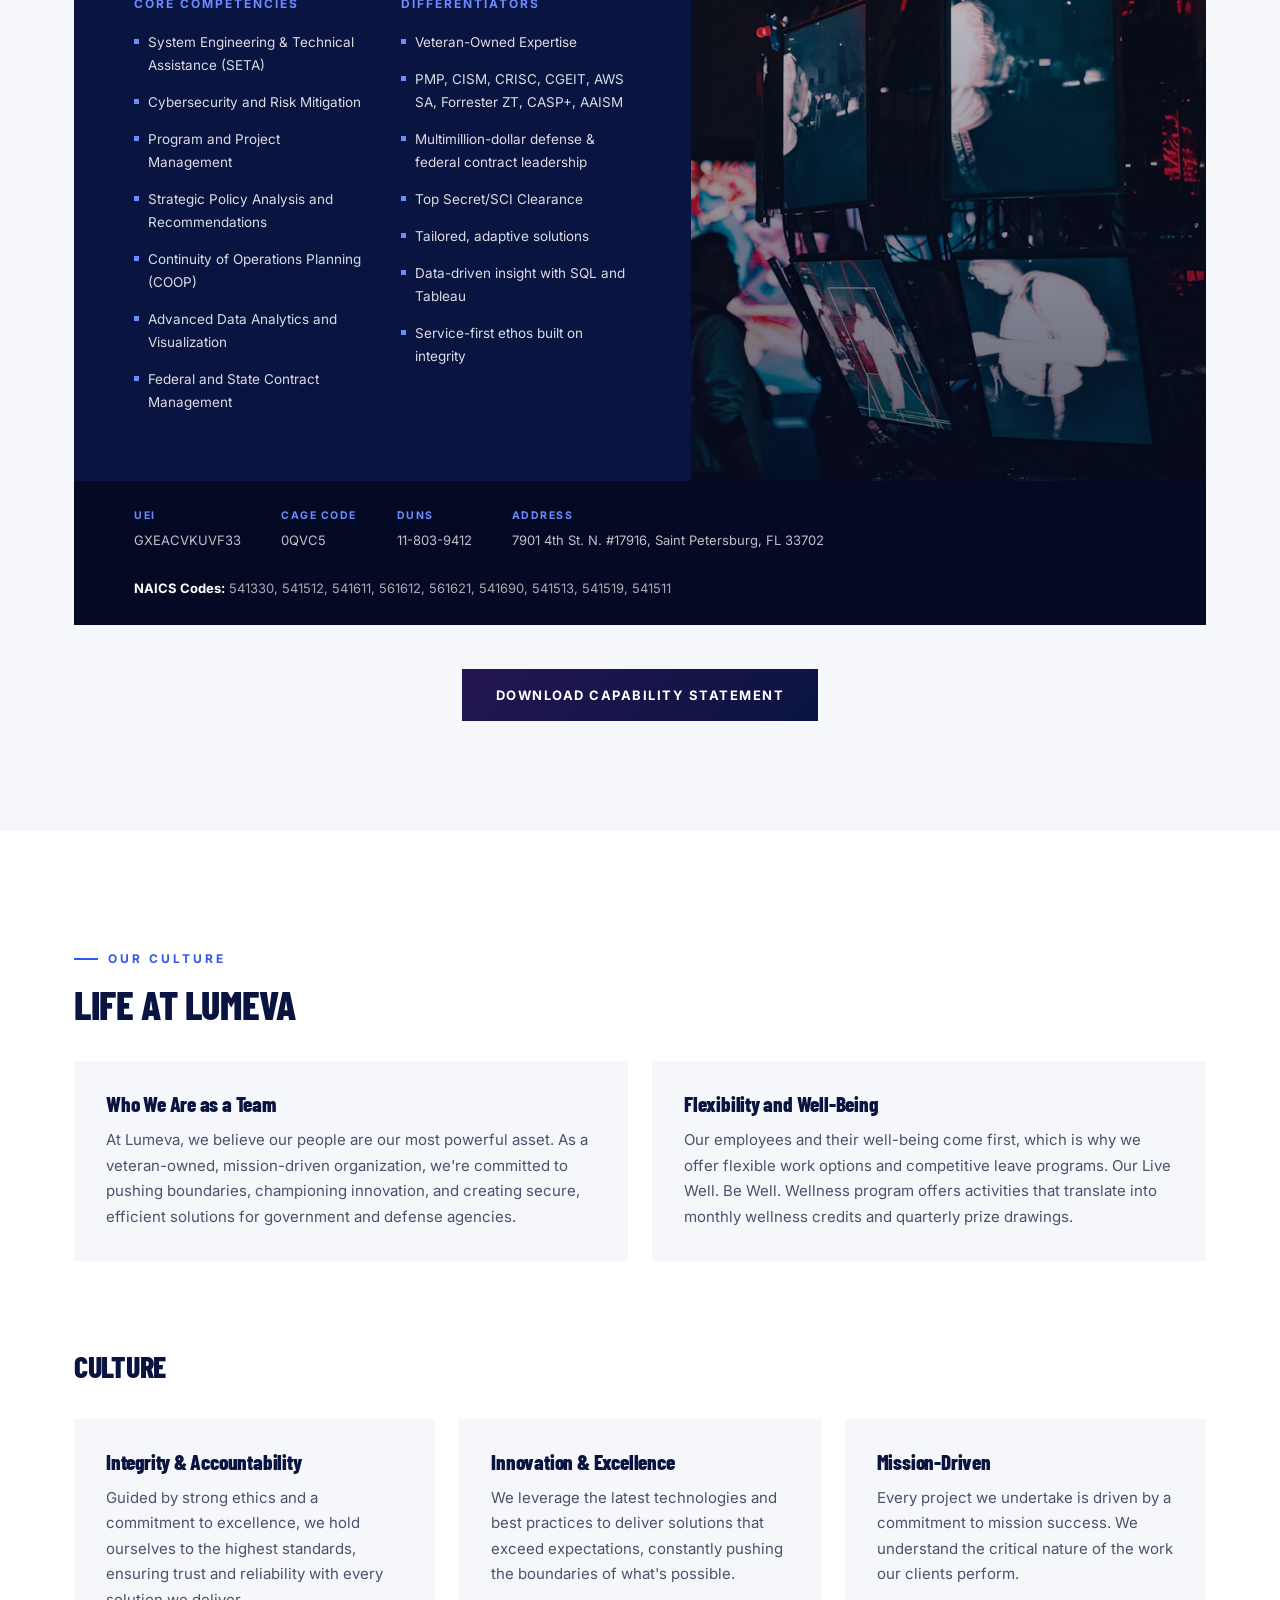
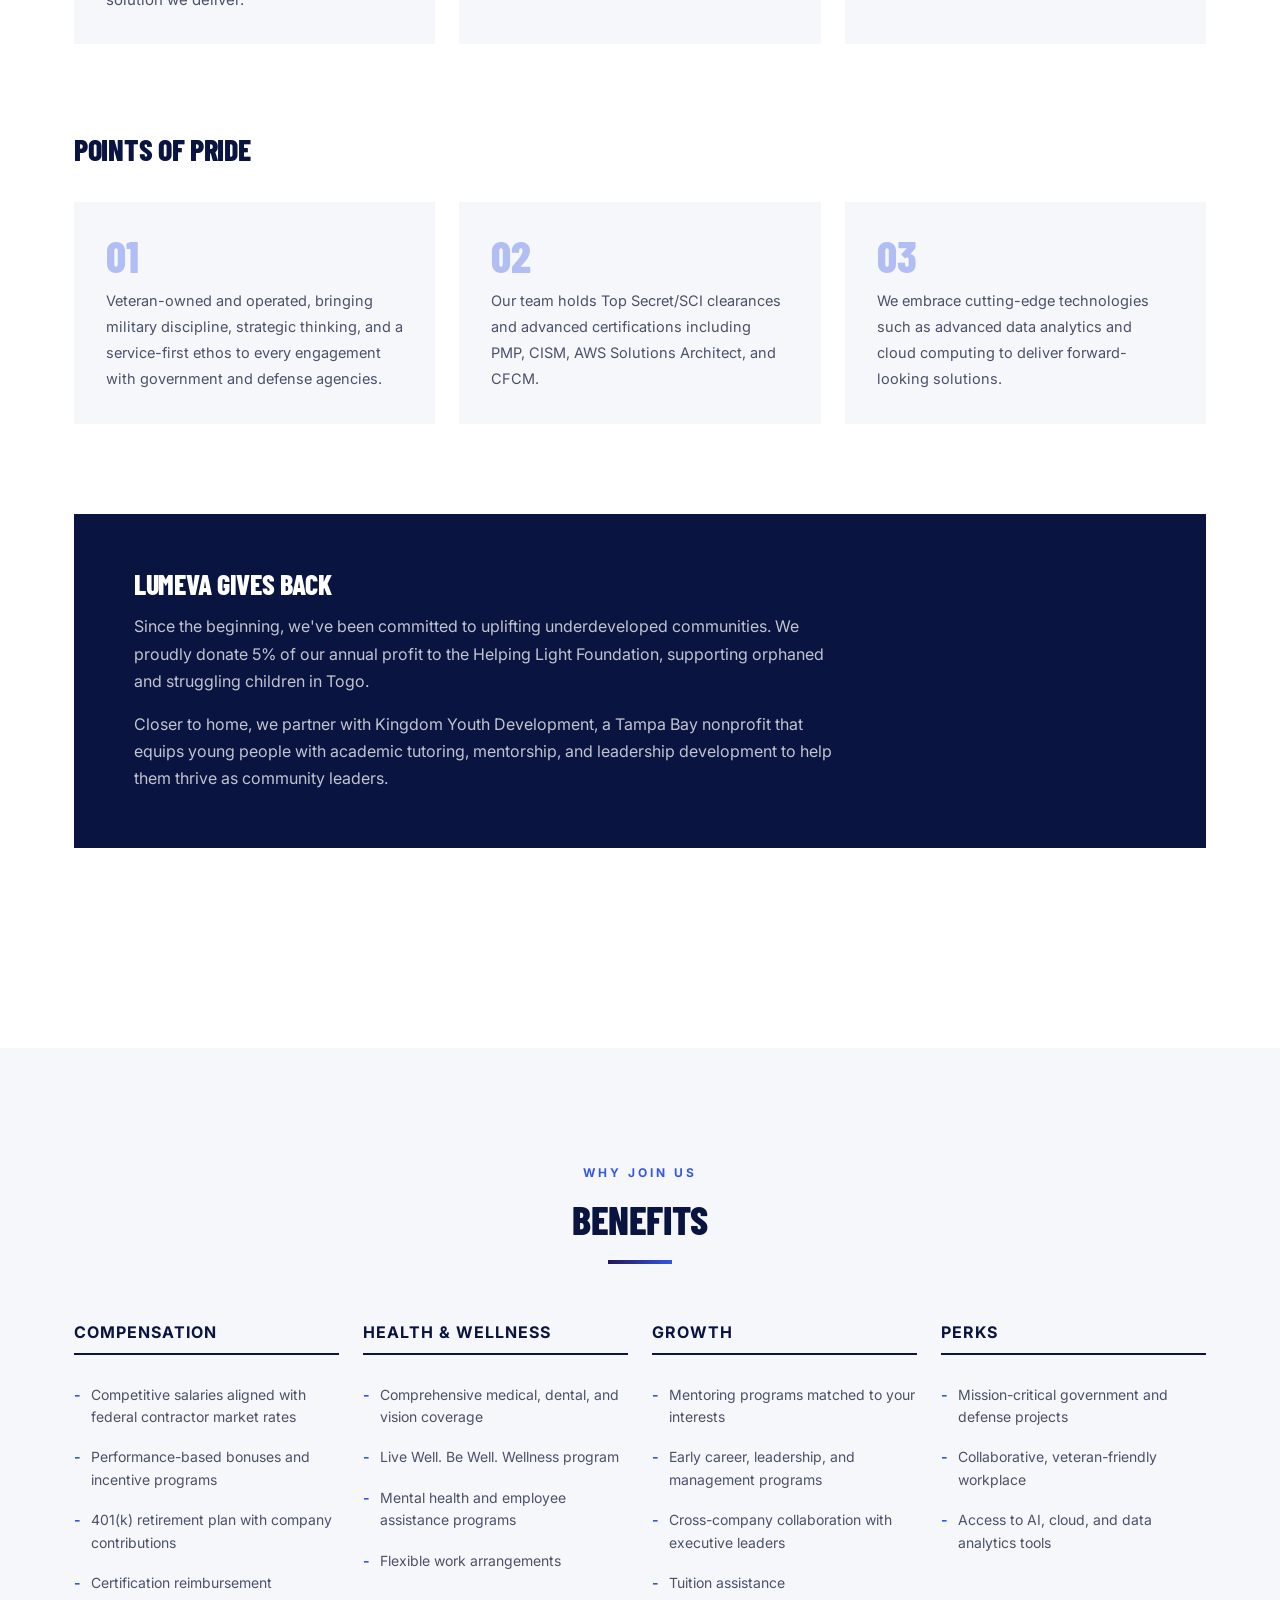
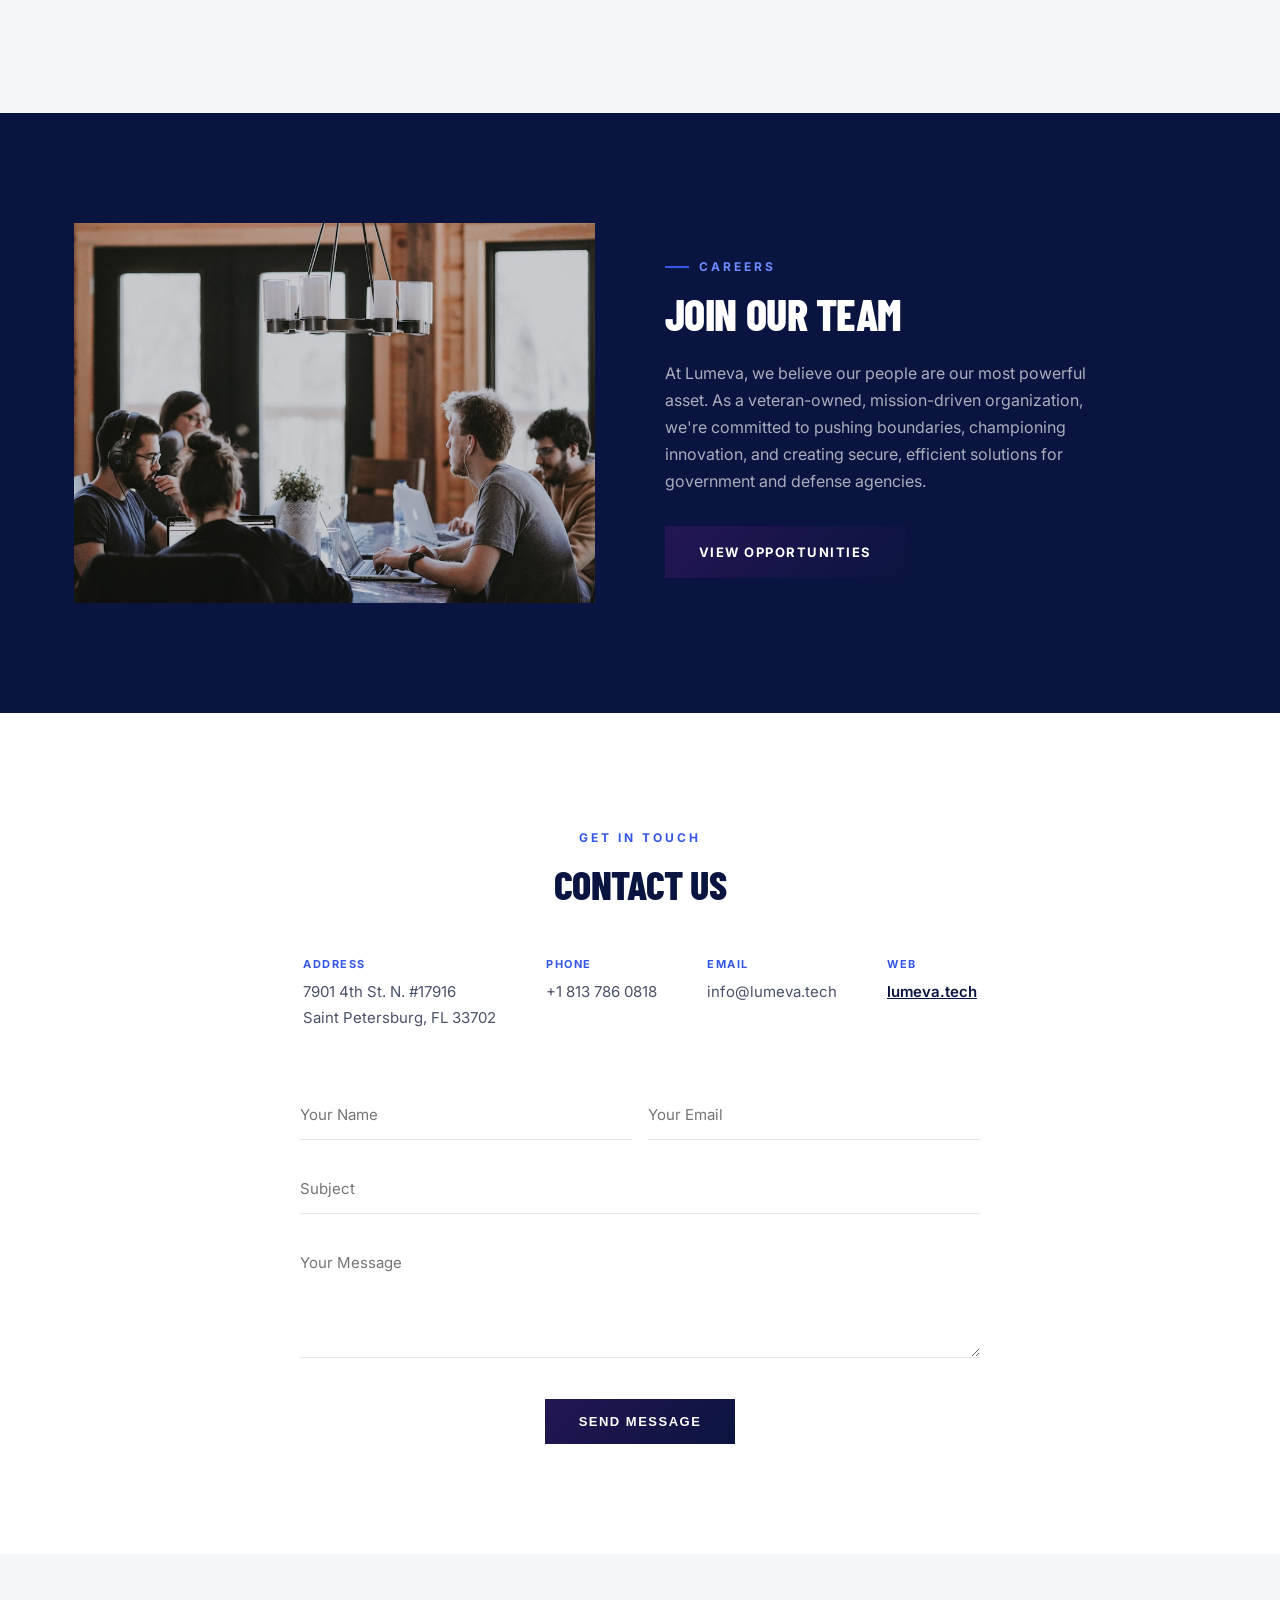
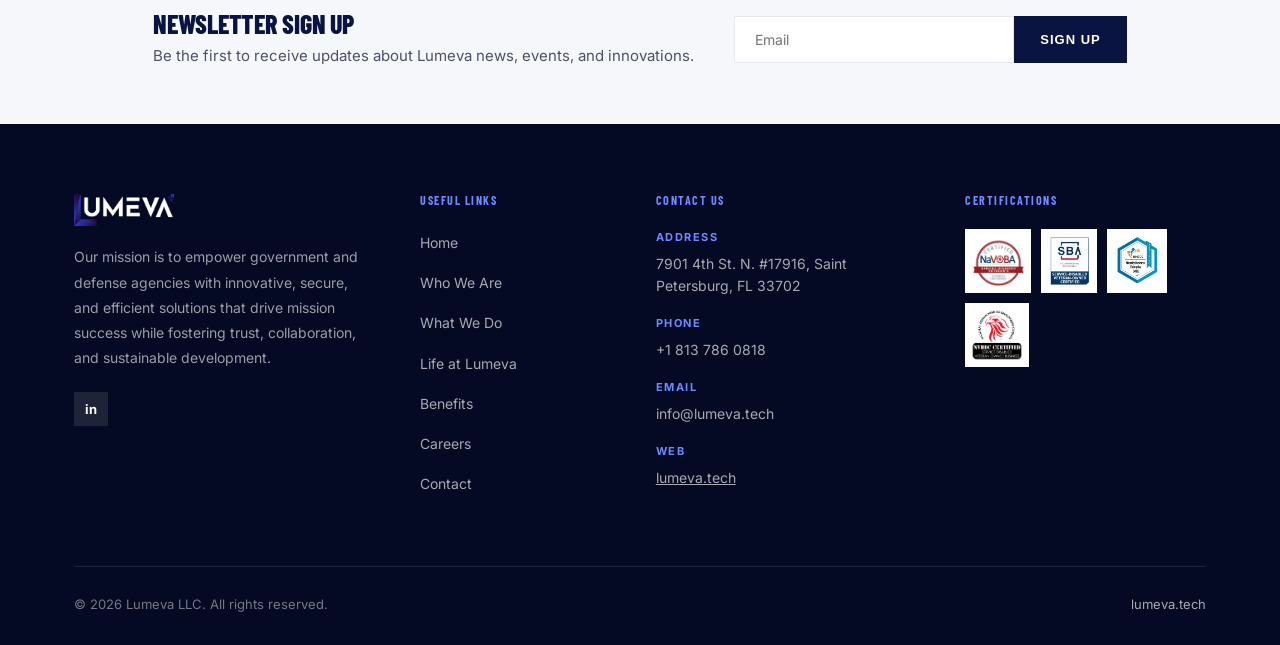
==== commit 1c193598: "Add Kingdom Youth Development to Lumeva Gives Back Second local giving-back partner (Tampa Bay, FL) " ====
--- a/index.html
+++ b/index.html
@@ -610,6 +610,7 @@
     <div class="giving-section fade-up">
       <h3>Lumeva Gives Back</h3>
       <p>Since the beginning, we've been committed to uplifting underdeveloped communities. We proudly donate 5% of our annual profit to the Helping Light Foundation, supporting orphaned and struggling children in Togo.</p>
+      <p style="margin-top:16px;">Closer to home, we partner with Kingdom Youth Development, a Tampa Bay nonprofit that equips young people with academic tutoring, mentorship, and leadership development to help them thrive as community leaders.</p>
     </div>
   </div>
 </section>
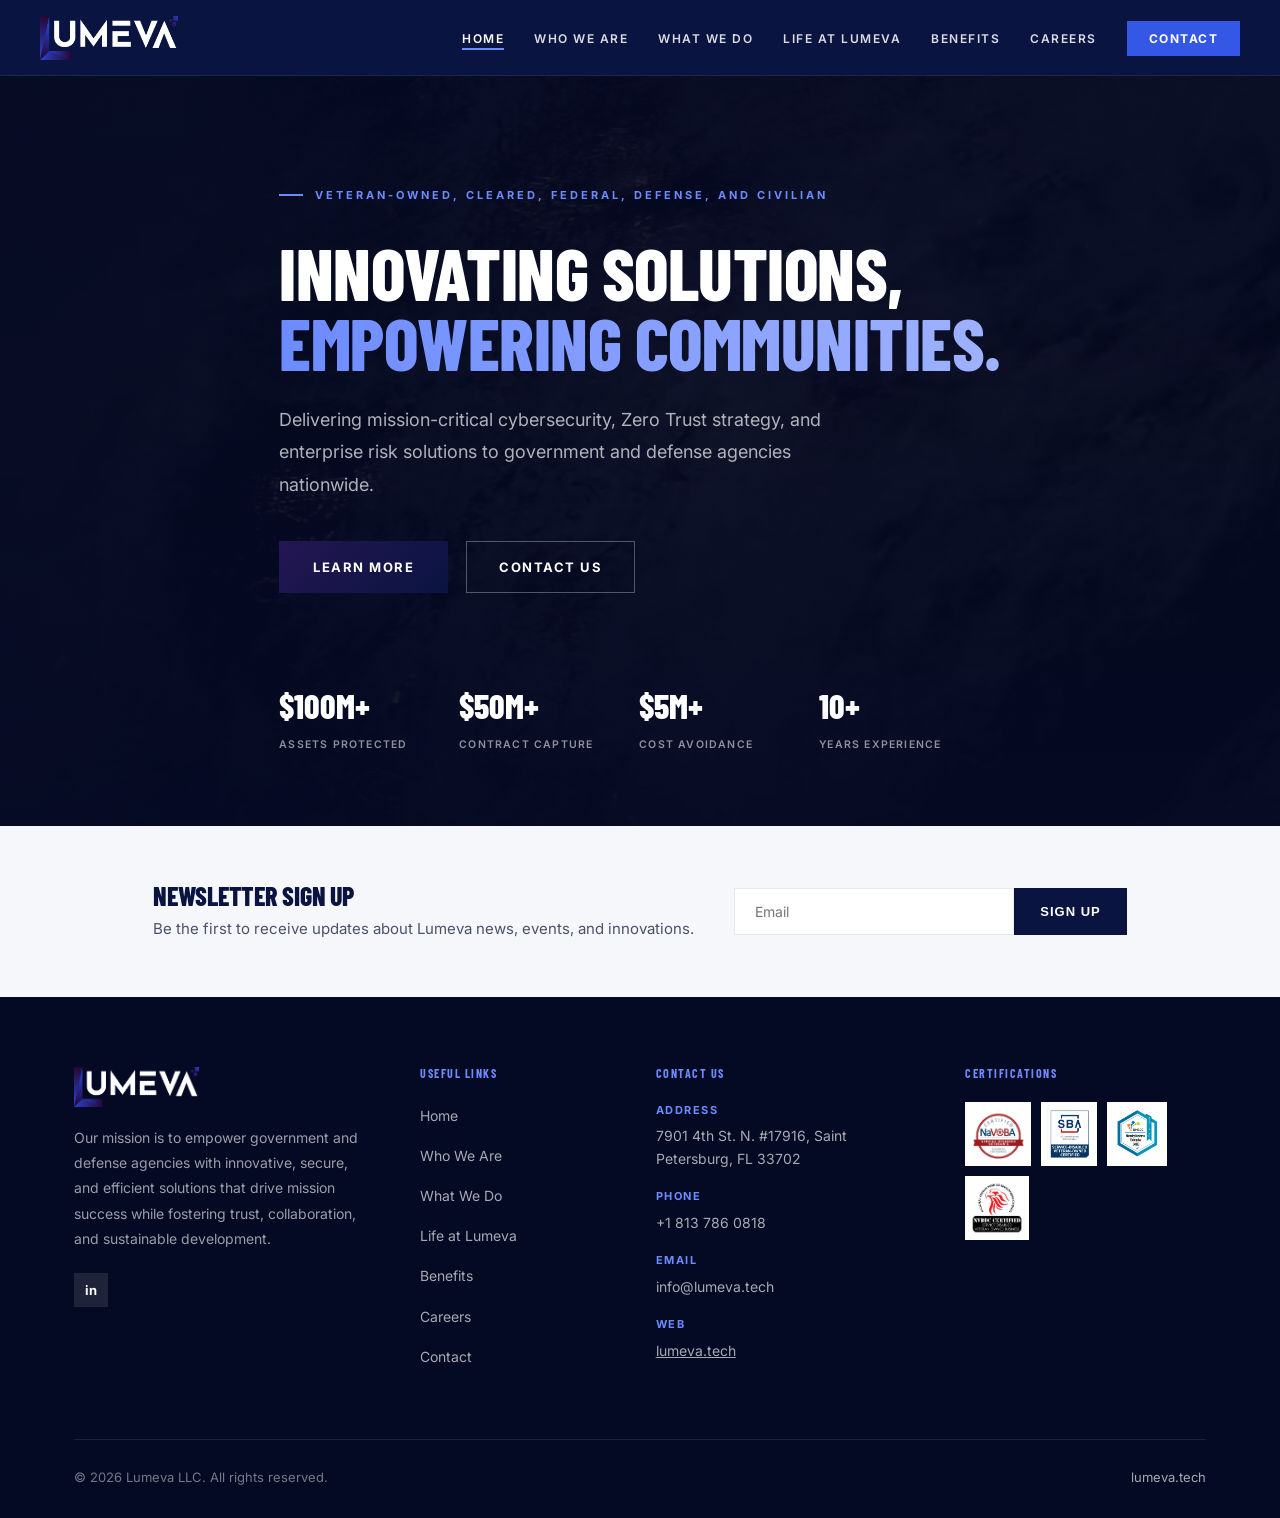
==== commit 0e0af8b0: "Point Home links to clean root URL instead of index.html Nav logo, Home nav item, and footer Home li" ====
--- a/index.html
+++ b/index.html
@@ -8,348 +8,23 @@
 <link rel="canonical" href="https://lumeva.tech/">
 <link rel="icon" type="image/png" href="images/favicon.png">
 <link href="https://fonts.googleapis.com/css2?family=Inter:wght@400;500;600;700&family=Barlow+Condensed:wght@600;700;800&display=swap" rel="stylesheet">
-<style>
-  :root {
-    --navy: #0a1440;
-    --navy-deep: #050a24;
-    --ink: #0c1024;
-    --blue: #3457e6;
-    --blue-light: #6c8bff;
-    --indigo: #241653;
-    --slate: #4b5169;
-    --slate-light: #8388a0;
-    --line: #e6e7f0;
-    --bg-soft: #f6f7fb;
-    --white: #ffffff;
-  }
-  * { margin: 0; padding: 0; box-sizing: border-box; }
-  html { scroll-behavior: smooth; }
-  body { font-family: 'Inter', sans-serif; color: var(--slate); overflow-x: hidden; background: var(--white); line-height: 1.7; -webkit-font-smoothing: antialiased; }
-  a { color: inherit; }
-  img { display: block; max-width: 100%; }
-  .wrap { max-width: 1180px; margin: 0 auto; padding: 0 24px; }
-
-  h1, h2, h3, h4, h5 { font-family: 'Barlow Condensed', sans-serif; color: var(--navy); font-weight: 800; line-height: 1.05; letter-spacing: -0.01em; }
-
-  .eyebrow {
-    display: inline-flex; align-items: center; gap: 10px;
-    font-size: 12px; font-weight: 700; letter-spacing: 3px; text-transform: uppercase;
-    color: var(--blue); margin-bottom: 14px;
-  }
-  .eyebrow::before { content: ''; width: 24px; height: 2px; background: var(--blue); }
-  .eyebrow.on-dark { color: var(--blue-light); }
-  .eyebrow.center { justify-content: center; }
-  .eyebrow.center::before { display: none; }
-
-  .section-title { font-size: 40px; text-transform: uppercase; margin-bottom: 20px; }
-  .accent-bar { width: 64px; height: 4px; background: linear-gradient(90deg, var(--indigo), var(--blue)); margin: 0 0 24px; }
-  .accent-bar.center { margin: 0 auto 24px; }
-  .lede { font-size: 17px; color: var(--slate); max-width: 620px; line-height: 1.8; }
-  .center-head { text-align: center; }
-  .center-head .lede { margin: 0 auto; }
-
-  .btn {
-    display: inline-flex; align-items: center; gap: 10px;
-    background: linear-gradient(135deg, var(--indigo), var(--navy));
-    color: white; padding: 15px 34px; font-size: 13px; font-weight: 700;
-    letter-spacing: 1.5px; text-transform: uppercase; text-decoration: none;
-    border: none; cursor: pointer; transition: all .25s;
-  }
-  .btn:hover { transform: translateY(-2px); box-shadow: 0 10px 30px rgba(10,20,64,0.25); }
-  .btn-outline {
-    display: inline-flex; align-items: center; gap: 10px;
-    background: transparent; border: 1px solid rgba(255,255,255,0.3); color: white;
-    padding: 14px 32px; font-size: 13px; font-weight: 700; letter-spacing: 1.5px;
-    text-transform: uppercase; text-decoration: none; transition: all .25s;
-  }
-  .btn-outline:hover { border-color: white; background: rgba(255,255,255,0.08); }
-  .link-arrow {
-    display: inline-flex; align-items: center; gap: 8px; color: var(--navy);
-    font-weight: 700; font-size: 13px; letter-spacing: 1px; text-transform: uppercase;
-    text-decoration: none; border-bottom: 2px solid var(--blue); padding-bottom: 4px; transition: gap .2s;
-  }
-  .link-arrow:hover { gap: 14px; }
-
-  /* NAV */
-  nav {
-    background: var(--navy); display: flex; align-items: center; justify-content: space-between;
-    padding: 0 40px; height: 76px; position: sticky; top: 0; z-index: 1000;
-    border-bottom: 1px solid rgba(255,255,255,0.08);
-  }
-  .logo img { height: 34px; width: auto; }
-  nav ul { list-style: none; display: flex; align-items: center; gap: 30px; }
-  nav ul a {
-    color: rgba(255,255,255,0.85); text-decoration: none; font-size: 12px; font-weight: 600;
-    letter-spacing: 1.5px; text-transform: uppercase; position: relative; padding-bottom: 4px; transition: color .2s;
-  }
-  nav ul a::after {
-    content: ''; position: absolute; bottom: 0; left: 0; width: 0; height: 2px; background: var(--blue-light); transition: width .3s;
-  }
-  nav ul a:hover, nav ul a.active { color: white; }
-  nav ul a:hover::after, nav ul a.active::after { width: 100%; }
-  .nav-cta {
-    background: var(--blue); color: white !important; padding: 10px 22px !important;
-    font-weight: 700 !important;
-  }
-  .nav-cta::after { display: none; }
-  .nav-cta:hover { background: var(--blue-light); }
-  .nav-toggle {
-    display: none; flex-direction: column; gap: 5px; background: none; border: none; cursor: pointer; padding: 8px;
-  }
-  .nav-toggle span { width: 24px; height: 2px; background: white; display: block; }
-
-  /* HERO */
-  #home {
-    min-height: 660px; display: flex; align-items: center; position: relative; overflow: hidden;
-  }
-  .hero-video {
-    position: absolute; inset: 0; z-index: 0;
-    width: 100%; height: 100%; object-fit: cover;
-  }
-  .hero-overlay {
-    position: absolute; inset: 0; z-index: 1;
-    background:
-      linear-gradient(180deg, rgba(5,10,36,0.88) 0%, rgba(5,10,36,0.82) 45%, rgba(5,10,36,0.96) 100%),
-      linear-gradient(100deg, rgba(5,10,36,0.55) 0%, transparent 55%);
-  }
-  .hero-content { position: relative; z-index: 3; padding: 110px 0 70px; max-width: 760px; }
-  .hero-tag {
-    display: inline-flex; align-items: center; gap: 10px; font-size: 11px; font-weight: 700;
-    letter-spacing: 3px; text-transform: uppercase; color: rgba(255,255,255,0.85);
-    border: 1px solid rgba(255,255,255,0.25); padding: 8px 18px; margin-bottom: 32px;
-  }
-  .hero-content h1 {
-    font-size: 72px; font-weight: 800; color: white; line-height: 0.98; margin-bottom: 26px;
-    text-transform: uppercase; letter-spacing: -0.5px;
-  }
-  .hero-content h1 em {
-    display: block; font-style: normal;
-    background: linear-gradient(90deg, var(--blue-light), #9fb2ff);
-    -webkit-background-clip: text; -webkit-text-fill-color: transparent; background-clip: text;
-  }
-  .hero-sub { font-size: 18px; color: rgba(255,255,255,0.68); line-height: 1.8; max-width: 560px; margin-bottom: 40px; }
-  .hero-buttons { display: flex; gap: 18px; align-items: center; margin-bottom: 64px; flex-wrap: wrap; }
-  .hero-stats { display: flex; gap: 0; padding-top: 32px; max-width: 680px; }
-  .hero-stat { flex: 1; padding-right: 24px; border-right: 1px solid rgba(255,255,255,0.15); }
-  .hero-stat:last-child { border-right: none; }
-  .hero-stat .num { font-family: 'Barlow Condensed', sans-serif; font-size: 34px; font-weight: 800; color: white; display: block; line-height: 1; margin-bottom: 6px; }
-  .hero-stat .label { font-size: 10.5px; font-weight: 600; letter-spacing: 1.2px; text-transform: uppercase; color: rgba(255,255,255,0.55); }
-
-
-  /* FEATURE ROW (image + text alternating) */
-  .feature-row { display: flex; align-items: center; gap: 72px; padding: 100px 0; }
-  .feature-row.reverse { flex-direction: row-reverse; }
-  .feature-media { flex: 0 0 44%; }
-  .feature-media img { width: 100%; height: 420px; object-fit: cover; }
-  .feature-text { flex: 1; }
-  .feature-text p { margin-bottom: 16px; font-size: 16px; }
-  .feature-text p:last-of-type { margin-bottom: 28px; }
-
-  /* MISSION / VISION */
-  .mv-grid { display: grid; grid-template-columns: 1fr 1fr; gap: 28px; margin: 0 0 100px; }
-  .mv-card { padding: 40px; background: var(--bg-soft); }
-  .mv-card h4 { font-size: 13px; letter-spacing: 2px; text-transform: uppercase; color: var(--blue); margin-bottom: 14px; font-family: 'Inter', sans-serif; font-weight: 700; }
-  .mv-card p { font-size: 16px; color: var(--slate); }
-
-  /* LEADERSHIP */
-  .leadership-head { margin-bottom: 44px; }
-  .leader-card {
-    display: flex; gap: 34px; padding: 40px 0;
-  }
-  .avatar {
-    flex: 0 0 84px; width: 84px; height: 84px; border-radius: 50%;
-    background: linear-gradient(135deg, var(--indigo), var(--blue));
-    display: flex; align-items: center; justify-content: center;
-    color: white; font-family: 'Barlow Condensed', sans-serif; font-weight: 800; font-size: 26px; letter-spacing: 1px;
-  }
-  .leader-info h4 { font-size: 24px; margin-bottom: 4px; }
-  .leader-info .title { font-size: 13px; font-weight: 700; color: var(--blue); letter-spacing: 0.5px; text-transform: uppercase; margin-bottom: 10px; font-family: 'Inter', sans-serif; }
-  .leader-meta { font-size: 13px; color: var(--slate-light); font-weight: 500; margin-bottom: 14px; }
-  .leader-info p.bio { font-size: 15px; line-height: 1.8; color: var(--slate); }
-
-  /* SERVICES */
-  #services { padding: 110px 0; background: var(--bg-soft); }
-  .services-detail-grid { display: grid; grid-template-columns: repeat(2, 1fr); gap: 24px; margin-bottom: 60px; }
-  .service-detail-card { background: white; padding: 40px; box-shadow: 0 2px 14px rgba(10,20,64,0.05); transition: box-shadow .2s, transform .2s; position: relative; }
-  .service-detail-card:hover { box-shadow: 0 16px 30px rgba(10,20,64,0.1); transform: translateY(-2px); }
-  .sdc-index { font-family: 'Barlow Condensed', sans-serif; font-size: 15px; font-weight: 800; color: var(--slate-light); letter-spacing: 1px; margin-bottom: 10px; }
-  .sdc-title { font-size: 24px; margin-bottom: 12px; }
-  .service-detail-card p { font-size: 14.5px; line-height: 1.8; color: var(--slate); }
-
-  .agency-strip { text-align: center; margin-bottom: 70px; }
-  .agency-label { font-size: 11px; font-weight: 700; letter-spacing: 2px; text-transform: uppercase; color: var(--slate-light); margin-bottom: 26px; }
-  .agency-pills { display: flex; flex-wrap: wrap; gap: 16px; justify-content: center; }
-  .agency-pill {
-    display: flex; align-items: center; gap: 10px;
-    font-family: 'Barlow Condensed', sans-serif; font-size: 14px; font-weight: 700; letter-spacing: 1px;
-    text-transform: uppercase; color: var(--navy); background: white;
-    padding: 12px 22px 12px 16px; border-radius: 3px;
-    box-shadow: 0 2px 10px rgba(10,20,64,0.08);
-    transition: transform .2s, box-shadow .2s;
-  }
-  .agency-pill:hover { transform: translateY(-3px); box-shadow: 0 12px 24px rgba(10,20,64,0.15); }
-  .agency-pill .badge-icon {
-    flex-shrink: 0; width: 22px; height: 22px; border-radius: 50%;
-    background: linear-gradient(135deg, var(--indigo), var(--blue));
-    display: flex; align-items: center; justify-content: center;
-  }
-  .agency-pill .badge-icon svg { width: 12px; height: 12px; fill: white; }
-  .agency-pill.logo-pill { padding: 10px 22px 10px 14px; }
-  .agency-pill.logo-pill img { height: 30px; width: 30px; object-fit: contain; flex-shrink: 0; }
-
-  /* CAPABILITY SPLIT */
-  .capability-split { display: grid; grid-template-columns: 1.2fr 1fr; background: var(--navy); }
-  .capability-panel { padding: 60px; color: white; }
-  .capability-panel h3 { color: white; font-size: 30px; text-transform: uppercase; margin-bottom: 30px; }
-  .cap-cols { display: grid; grid-template-columns: 1fr 1fr; gap: 36px; }
-  .cap-cols h5 { font-size: 12px; letter-spacing: 2px; text-transform: uppercase; color: var(--blue-light); margin-bottom: 14px; font-family: 'Inter', sans-serif; font-weight: 700; }
-  .cap-cols ul { list-style: none; }
-  .cap-cols ul li { font-size: 13.5px; line-height: 1.7; padding: 7px 0; padding-left: 14px; position: relative; color: rgba(255,255,255,0.85); }
-  .cap-cols ul li::before { content: ''; position: absolute; left: 0; top: 15px; width: 5px; height: 5px; background: var(--blue-light); }
-  .capability-image { position: relative; }
-  .capability-image img { width: 100%; height: 100%; object-fit: cover; min-height: 420px; }
-  .capability-image::after { content: ''; position: absolute; inset: 0; background: linear-gradient(180deg, rgba(10,20,64,0.15), rgba(5,10,36,0.65)); }
-  .key-info-bar { grid-column: 1 / -1; background: var(--navy-deep); padding: 26px 60px; display: flex; flex-wrap: wrap; gap: 40px; }
-  .key-info-bar span { font-size: 13px; color: rgba(255,255,255,0.75); }
-  .key-info-bar span strong { display: block; font-size: 10.5px; letter-spacing: 1.5px; text-transform: uppercase; color: var(--blue-light); margin-bottom: 4px; }
-  .naics-line { grid-column: 1 / -1; background: var(--navy-deep); padding: 0 60px 26px; font-size: 13px; color: rgba(255,255,255,0.65); }
-  .naics-line strong { color: white; }
-
-  /* CARD GRID (life / culture / benefits) */
-  #life { padding: 110px 0; }
-  .life-grid, .culture-grid, .pride-grid, .benefits-grid { display: grid; gap: 24px; }
-  .life-grid { grid-template-columns: 1fr 1fr; margin-bottom: 90px; }
-  .culture-grid, .pride-grid { grid-template-columns: repeat(3, 1fr); }
-  .card-flat { background: var(--bg-soft); padding: 32px; transition: box-shadow .2s, transform .2s; }
-  .card-flat:hover { box-shadow: 0 16px 30px rgba(10,20,64,0.08); transform: translateY(-3px); }
-  .card-flat h4, .card-flat h5 { font-size: 21px; margin-bottom: 12px; }
-  .card-flat p { font-size: 15px; color: var(--slate); }
-  .block-head { margin-bottom: 36px; }
-  .block-head h3 { font-size: 30px; text-transform: uppercase; }
-
-  .pride-card { background: var(--bg-soft); padding: 32px; }
-  .pride-card .num { font-family: 'Barlow Condensed', sans-serif; font-size: 44px; font-weight: 800; color: var(--blue); opacity: 0.35; line-height: 1; margin-bottom: 10px; }
-  .pride-card p { font-size: 14.5px; color: var(--slate); line-height: 1.8; }
-
-  .giving-section { background: var(--navy); color: white; padding: 56px 60px; margin-bottom: 90px; }
-  .giving-section h3 { color: white; font-size: 28px; text-transform: uppercase; margin-bottom: 14px; }
-  .giving-section p { font-size: 16px; color: rgba(255,255,255,0.75); max-width: 720px; }
-
-  /* BENEFITS */
-  #benefits { padding: 110px 0; background: var(--bg-soft); }
-  .benefits-grid { grid-template-columns: repeat(4, 1fr); }
-  .benefit-block h4 { font-size: 16px; text-transform: uppercase; letter-spacing: 1px; margin-bottom: 20px; padding-bottom: 12px; border-bottom: 2px solid var(--navy); font-family: 'Inter', sans-serif; font-weight: 700; color: var(--navy); }
-  .benefit-item { display: flex; gap: 10px; padding: 9px 0; font-size: 14px; color: var(--slate); line-height: 1.6; }
-  .benefit-item::before { content: '-'; color: var(--blue); font-weight: 700; }
-
-  /* CAREERS */
-  #careers { padding: 110px 0; background: var(--navy); }
-  .careers-flex { display: flex; align-items: center; gap: 70px; }
-  .careers-flex img { width: 46%; height: 380px; object-fit: cover; flex-shrink: 0; }
-  .careers-copy h2 { color: white; font-size: 44px; text-transform: uppercase; margin-bottom: 22px; }
-  .careers-copy p { color: rgba(255,255,255,0.65); font-size: 16px; margin-bottom: 30px; max-width: 460px; }
-
-  /* CONTACT */
-  #contact { padding: 110px 0; }
-  .contact-info { display: flex; gap: 50px; justify-content: center; margin-bottom: 60px; flex-wrap: wrap; }
-  .contact-info-item { font-size: 15px; }
-  .ci-label { display: block; font-weight: 700; font-size: 11px; text-transform: uppercase; letter-spacing: 1.5px; color: var(--blue); margin-bottom: 6px; }
-  .contact-form { max-width: 680px; margin: 0 auto; }
-  .contact-form-row { display: grid; grid-template-columns: 1fr 1fr; gap: 16px; }
-  .contact-form input, .contact-form textarea {
-    width: 100%; padding: 15px 0; border: none; border-bottom: 1px solid var(--line);
-    font-family: 'Inter', sans-serif; font-size: 15px; margin-bottom: 24px; outline: none; transition: border-color .2s; background: transparent;
-  }
-  .contact-form input:focus, .contact-form textarea:focus { border-color: var(--blue); }
-  .contact-form textarea { height: 120px; resize: vertical; grid-column: 1 / -1; }
-  .contact-form button { margin-top: 8px; }
-
-  /* NEWSLETTER */
-  .newsletter { background: var(--bg-soft); padding: 56px 0; display: flex; align-items: center; justify-content: space-between; gap: 40px; }
-  .newsletter h3 { font-size: 26px; text-transform: uppercase; margin-bottom: 6px; }
-  .newsletter p { font-size: 15px; color: var(--slate); }
-  .newsletter-form { display: flex; flex-shrink: 0; }
-  .newsletter-form input { padding: 14px 20px; border: 1px solid var(--line); font-size: 14px; width: 280px; outline: none; font-family: 'Inter', sans-serif; }
-  .newsletter-form button { background: var(--navy); color: white; padding: 14px 26px; border: none; font-size: 13px; font-weight: 700; letter-spacing: 1px; text-transform: uppercase; cursor: pointer; }
-
-  /* FOOTER */
-  footer { background: var(--navy-deep); color: white; padding: 70px 0 30px; }
-  .footer-grid { display: grid; grid-template-columns: 1.6fr 1fr 1.4fr 1.3fr; gap: 50px; margin-bottom: 56px; }
-  .footer-logo img { height: 32px; width: auto; margin-bottom: 18px; }
-  .footer-about p { font-size: 14px; line-height: 1.8; color: rgba(255,255,255,0.6); margin-bottom: 22px; }
-  .footer-links h4, .footer-contact h4, .footer-badges h4 {
-    font-size: 12px; font-weight: 700; letter-spacing: 1.5px; color: var(--blue-light); text-transform: uppercase; margin-bottom: 22px;
-  }
-  .footer-links ul { list-style: none; }
-  .footer-links li { margin-bottom: 13px; }
-  .footer-links a { color: rgba(255,255,255,0.65); text-decoration: none; font-size: 14px; transition: color .2s; }
-  .footer-links a:hover { color: white; }
-  .footer-contact-item { margin-bottom: 18px; font-size: 14px; color: rgba(255,255,255,0.65); line-height: 1.6; }
-  .footer-contact-item .ci-label { color: var(--blue-light); }
-  .badge-row { display: flex; flex-wrap: wrap; gap: 10px; }
-  .badge-chip { background: white; padding: 6px; height: 64px; display: flex; align-items: center; }
-  .badge-chip img { height: 100%; width: auto; object-fit: contain; }
-  .linkedin-icon {
-    width: 34px; height: 34px; background: rgba(255,255,255,0.1); display: flex; align-items: center; justify-content: center;
-    font-weight: 700; font-size: 13px; color: white; text-decoration: none; transition: background .2s;
-  }
-  .linkedin-icon:hover { background: var(--blue); }
-  .footer-bottom { border-top: 1px solid rgba(255,255,255,0.1); padding-top: 26px; display: flex; justify-content: space-between; flex-wrap: wrap; gap: 10px; font-size: 13px; color: rgba(255,255,255,0.45); }
-  .footer-bottom a { color: rgba(255,255,255,0.65); text-decoration: none; }
-  .footer-bottom a:hover { color: white; }
-
-  .fade-up { opacity: 0; transform: translateY(30px); transition: opacity .6s ease, transform .6s ease; }
-  .fade-up.visible { opacity: 1; transform: translateY(0); }
-
-  @media (max-width: 900px) {
-    nav { padding: 0 20px; }
-    .nav-toggle { display: flex; }
-    nav ul {
-      display: none; position: absolute; top: 76px; left: 0; right: 0; background: var(--navy);
-      flex-direction: column; align-items: flex-start; gap: 0; padding: 10px 20px 20px;
-      border-top: 1px solid rgba(255,255,255,0.08); border-bottom: 1px solid rgba(255,255,255,0.08);
-    }
-    nav ul.open { display: flex; }
-    nav ul li { width: 100%; }
-    nav ul a { display: block; padding: 14px 0; width: 100%; }
-    .nav-cta { display: inline-block; margin-top: 10px; }
-    .hero-content h1 { font-size: 44px; }
-    .hero-stats { flex-wrap: wrap; gap: 20px; }
-    .hero-stat { flex: 1 1 40%; border-right: none; padding-right: 0; }
-    .feature-row, .feature-row.reverse { flex-direction: column; padding: 60px 0; gap: 36px; }
-    .feature-media { flex: 1; width: 100%; }
-    .feature-media img { height: 280px; }
-    .mv-grid, .life-grid, .culture-grid, .pride-grid, .services-detail-grid { grid-template-columns: 1fr; }
-    .benefits-grid { grid-template-columns: 1fr 1fr; }
-    .capability-split { grid-template-columns: 1fr; }
-    .capability-panel { padding: 40px 24px; }
-    .cap-cols { grid-template-columns: 1fr; }
-    .key-info-bar, .naics-line { padding-left: 24px; padding-right: 24px; }
-    .careers-flex { flex-direction: column; }
-    .careers-flex img { width: 100%; }
-    .footer-grid { grid-template-columns: 1fr 1fr; }
-    .newsletter { flex-direction: column; align-items: flex-start; padding: 40px 24px; }
-    .contact-form-row { grid-template-columns: 1fr; }
-    #services, #life, #benefits, #careers, #contact { padding: 70px 0; }
-    .service-detail-card, .capability-panel { padding: 28px; }
-  }
-</style>
+<link rel="stylesheet" href="css/styles.css">
 </head>
 <body>
 
 <!-- NAV -->
 <nav>
   <div class="logo">
-    <a href="#home"><img src="images/logo-white.png" alt="Lumeva" /></a>
+    <a href="/"><img src="images/logo-white.png" alt="Lumeva" /></a>
   </div>
   <ul>
-    <li><a href="#home" class="active">Home</a></li>
-    <li><a href="#who">Who We Are</a></li>
-    <li><a href="#services">What We Do</a></li>
-    <li><a href="#life">Life at Lumeva</a></li>
-    <li><a href="#benefits">Benefits</a></li>
-    <li><a href="#careers">Careers</a></li>
-    <li><a href="#contact" class="nav-cta">Contact</a></li>
+    <li><a href="/" class="active">Home</a></li>
+    <li><a href="who-we-are.html">Who We Are</a></li>
+    <li><a href="what-we-do.html">What We Do</a></li>
+    <li><a href="life-at-lumeva.html">Life at Lumeva</a></li>
+    <li><a href="benefits.html">Benefits</a></li>
+    <li><a href="careers.html">Careers</a></li>
+    <li><a href="contact.html" class="nav-cta">Contact</a></li>
   </ul>
   <button class="nav-toggle" id="navToggle" aria-label="Toggle navigation menu"><span></span><span></span><span></span></button>
 </nav>
@@ -366,332 +41,14 @@
       <h1>Innovating Solutions, <em>Empowering Communities.</em></h1>
       <p class="hero-sub">Delivering mission-critical cybersecurity, Zero Trust strategy, and enterprise risk solutions to government and defense agencies nationwide.</p>
       <div class="hero-buttons">
-        <a href="#who" class="btn">Learn More</a>
-        <a href="#contact" class="btn-outline">Contact Us</a>
+        <a href="who-we-are.html" class="btn">Learn More</a>
+        <a href="contact.html" class="btn-outline">Contact Us</a>
       </div>
       <div class="hero-stats">
         <div class="hero-stat"><span class="num">$100M+</span><span class="label">Assets Protected</span></div>
         <div class="hero-stat"><span class="num">$50M+</span><span class="label">Contract Capture</span></div>
         <div class="hero-stat"><span class="num">$5M+</span><span class="label">Cost Avoidance</span></div>
         <div class="hero-stat"><span class="num">10+</span><span class="label">Years Experience</span></div>
-      </div>
-    </div>
-  </div>
-</section>
-
-<!-- WHO WE ARE -->
-<section id="who">
-  <div class="wrap">
-    <div class="feature-row fade-up">
-      <div class="feature-media"><img src="images/team-photo.jpg" alt="Lumeva team" /></div>
-      <div class="feature-text">
-        <div class="eyebrow">About Us</div>
-        <h2 class="section-title">Who We Are</h2>
-        <p>Lumeva, a veteran-owned, mission-driven organization founded in 2024, delivers innovative solutions to federal, state, and local government agencies. With expertise in Systems Engineering and Technical Assistance (SETA), cybersecurity, program management, and policy analysis, Lumeva addresses mission-critical challenges with precision and excellence.</p>
-        <p>Backed by advanced certifications and a team holding Top Secret/SCI clearance, we ensure secure, efficient execution of sensitive projects. We are small enough to provide direct access to management for employees and clients, yet large enough to fulfill our commitments on the most demanding engagements.</p>
-        <a href="#services" class="link-arrow">Explore Our Services</a>
-      </div>
-    </div>
-
-    <div class="mv-grid fade-up">
-      <div class="mv-card">
-        <h4>Mission</h4>
-        <p>To empower government and defense agencies with innovative, secure, and efficient solutions that drive mission success while fostering trust, collaboration, and sustainable development.</p>
-      </div>
-      <div class="mv-card">
-        <h4>Vision</h4>
-        <p>To be the leading provider of tailored technical and strategic services for government and defense sectors, setting a benchmark for excellence, innovation, and integrity in the industry.</p>
-      </div>
-    </div>
-
-    <!-- LEADERSHIP -->
-    <div class="leadership-head fade-up">
-      <div class="eyebrow">Our People</div>
-      <h3 class="block-head-title" style="font-family:'Barlow Condensed',sans-serif; font-size:32px; text-transform:uppercase; color:var(--navy);">Leadership Team</h3>
-    </div>
-
-    <div class="fade-up">
-      <div class="leader-card">
-        <div class="avatar">KD</div>
-        <div class="leader-info">
-          <h4>Kokou Donald Daglo</h4>
-          <div class="title">Founder and CEO, Enterprise Risk, Cyber Strategy, and Zero Trust</div>
-          <div class="leader-meta">Alexandria, VA, TS/SCI Cleared, SAP and CI Poly Eligible</div>
-          <p class="bio">Kokou Donald Daglo is an enterprise risk and cyber executive with 10+ years of experience leading multimillion-dollar portfolios across defense, intelligence, and federal environments. A United States Air Force veteran and Columbia University enterprise risk leader, Donald founded Lumeva on the belief that mission-driven organizations need partners who pair military discipline with enterprise-level technical expertise. His leadership across defense and federal programs has contributed to more than $50M in contract capture, generated over $5M in cost avoidance through risk mitigation, and helped safeguard mission-critical assets valued at more than $100M. Donald holds an active TS/SCI clearance and an advanced certification portfolio spanning enterprise risk governance, cloud architecture, AI governance, and Zero Trust strategy.</p>
-        </div>
-      </div>
-
-      <div class="leader-card">
-        <div class="avatar">ED</div>
-        <div class="leader-info">
-          <h4>Edem Daglo</h4>
-          <div class="title">Vice President</div>
-          <p class="bio">Lumeva benefits from the disciplined leadership of Vice President Edem Daglo, whose approach to cybersecurity emphasizes operational realism, collaborative problem-solving, and measurable results. An Army veteran and doctorate-trained Cybersecurity professional, his portfolio spans Authorizing Official, Designating Authorizing Representative (AO/DAR) functions, RMF cybersecurity analysis, and cloud security engineering. Holding TS/SCI with CI Poly and bringing mission experience from the National Geospatial-Intelligence Agency (NGA), Edem fuses governance rigor with modern security architecture to accelerate ATO outcomes, drive Zero Trust adoption, and harden cloud workloads across high-side environments.</p>
-        </div>
-      </div>
-
-      <div class="leader-card">
-        <div class="avatar">XS</div>
-        <div class="leader-info">
-          <h4>Dr. Xavier Stewart</h4>
-          <div class="title">Brigadier General, U.S. Army (Ret.), Strategic Advisor</div>
-          <p class="bio">Dr. Xavier Stewart is a distinguished leader in homeland defense, national security, and public health, with a proven track record in combating weapons of mass destruction (CWMD). A retired Brigadier General in the U.S. Army, his career reflects an unwavering commitment to advancing defense strategies, intelligence operations, and emergency preparedness at the highest levels. As Principal of Stewart and Associates, Dr. Stewart provides strategic guidance to the Department of Defense (DoD) and the Intelligence Community, specializing in counter-WMD strategies, risk mitigation, and crisis response. Holding a doctorate in Public Health, Dr. Stewart is a Board-Certified Forensic Examiner, Respiratory Care Practitioner, and Nationally Registered EMT.</p>
-        </div>
-      </div>
-    </div>
-  </div>
-</section>
-
-<!-- WHAT WE DO -->
-<section id="services">
-  <div class="wrap">
-    <div class="center-head fade-up" style="margin-bottom:60px;">
-      <div class="eyebrow center">Our Services</div>
-      <h2 class="section-title">What We Do</h2>
-      <div class="accent-bar center"></div>
-    </div>
-
-    <div class="services-detail-grid fade-up">
-      <div class="service-detail-card">
-        <div class="sdc-index">01</div>
-        <div class="sdc-title">Artificial Intelligence</div>
-        <p>Lumeva harnesses the power of artificial intelligence to transform how government and defense agencies operate. From predictive analytics to automated decision-support systems, we design and deploy AI solutions that enhance mission effectiveness and reduce operational risk.</p>
-      </div>
-      <div class="service-detail-card">
-        <div class="sdc-index">02</div>
-        <div class="sdc-title">Cloud</div>
-        <p>Lumeva delivers secure, scalable cloud solutions tailored to the unique demands of government and defense environments. We architect, migrate, and manage cloud infrastructure across AWS, Azure, and hybrid environments while maintaining strict compliance with FedRAMP, FISMA, and DoD security requirements.</p>
-      </div>
-      <div class="service-detail-card">
-        <div class="sdc-index">03</div>
-        <div class="sdc-title">Data Solutions</div>
-        <p>Lumeva transforms raw data into actionable intelligence through advanced analytics, visualization, and data governance frameworks. Using tools such as SQL and Tableau, we help agencies consolidate disparate data sources and improve decision-making.</p>
-      </div>
-      <div class="service-detail-card">
-        <div class="sdc-index">04</div>
-        <div class="sdc-title">Cyber Operations</div>
-        <p>Lumeva provides end-to-end cybersecurity services designed to protect mission-critical systems and sensitive information from evolving threats, including Zero Trust architecture, RMF implementation, threat hunting, incident response, and continuous monitoring.</p>
-      </div>
-      <div class="service-detail-card">
-        <div class="sdc-index">05</div>
-        <div class="sdc-title">System Engineering and Technical Assistance</div>
-        <p>Lumeva's SETA services provide government clients with the technical expertise and program support needed to optimize complex systems and achieve mission success, from requirements definition through testing, integration, and sustainment.</p>
-      </div>
-      <div class="service-detail-card">
-        <div class="sdc-index">06</div>
-        <div class="sdc-title">National Security</div>
-        <p>Lumeva supports the nation's most critical security missions with strategic analysis, intelligence support, and technical solutions, drawing on direct experience with INSCOM, SOCOM, NGA, NSA, and the FBI.</p>
-      </div>
-      <div class="service-detail-card" style="grid-column: span 2;">
-        <div class="sdc-index">07</div>
-        <div class="sdc-title">Professional Services</div>
-        <p>Lumeva's professional services practice delivers the program management, policy analysis, and strategic consulting expertise that government agencies need to navigate complex challenges, from managing multimillion-dollar portfolios to crafting regulatory frameworks and organizational transformation strategies.</p>
-      </div>
-    </div>
-
-    <div class="agency-strip fade-up">
-      <div class="agency-label">Agencies &amp; Organizations We Have Served</div>
-      <div class="agency-pills">
-        <span class="agency-pill logo-pill"><img src="images/army.svg" alt="U.S. Army" />U.S. Army</span>
-        <span class="agency-pill logo-pill"><img src="images/airforce.png" alt="U.S. Air Force" />U.S. Air Force</span>
-        <span class="agency-pill logo-pill"><img src="images/nga.svg" alt="NGA" />NGA</span>
-        <span class="agency-pill logo-pill"><img src="images/nsa.svg" alt="NSA" />NSA</span>
-        <span class="agency-pill"><span class="badge-icon"><svg viewBox="0 0 24 24"><path d="M12 1l2.6 6.6 7.1.3-5.6 4.4 2 6.9L12 15l-6.1 4.2 2-6.9L2.3 7.9l7.1-.3z"/></svg></span>FBI</span>
-        <span class="agency-pill logo-pill"><img src="images/hud.svg" alt="HUD" />HUD</span>
-        <span class="agency-pill logo-pill"><img src="images/socom.svg" alt="SOCOM" />SOCOM</span>
-        <span class="agency-pill logo-pill"><img src="images/inscom.svg" alt="INSCOM" />INSCOM</span>
-      </div>
-    </div>
-
-    <!-- CAPABILITY STATEMENT -->
-    <div class="capability-split fade-up">
-      <div class="capability-panel">
-        <div class="eyebrow on-dark">Capability Statement</div>
-        <h3>What Sets Us Apart</h3>
-        <div class="cap-cols">
-          <div>
-            <h5>Core Competencies</h5>
-            <ul>
-              <li>System Engineering &amp; Technical Assistance (SETA)</li>
-              <li>Cybersecurity and Risk Mitigation</li>
-              <li>Program and Project Management</li>
-              <li>Strategic Policy Analysis and Recommendations</li>
-              <li>Continuity of Operations Planning (COOP)</li>
-              <li>Advanced Data Analytics and Visualization</li>
-              <li>Federal and State Contract Management</li>
-            </ul>
-          </div>
-          <div>
-            <h5>Differentiators</h5>
-            <ul>
-              <li>Veteran-Owned Expertise</li>
-              <li>PMP, CISM, CRISC, CGEIT, AWS SA, Forrester ZT, CASP+, AAISM</li>
-              <li>Multimillion-dollar defense &amp; federal contract leadership</li>
-              <li>Top Secret/SCI Clearance</li>
-              <li>Tailored, adaptive solutions</li>
-              <li>Data-driven insight with SQL and Tableau</li>
-              <li>Service-first ethos built on integrity</li>
-            </ul>
-          </div>
-        </div>
-      </div>
-      <div class="capability-image">
-        <img src="images/server-room.jpg" alt="Secure infrastructure" />
-      </div>
-      <div class="key-info-bar">
-        <span><strong>UEI</strong>GXEACVKUVF33</span>
-        <span><strong>CAGE Code</strong>0QVC5</span>
-        <span><strong>DUNS</strong>11-803-9412</span>
-        <span><strong>Address</strong>7901 4th St. N. #17916, Saint Petersburg, FL 33702</span>
-      </div>
-      <div class="naics-line"><strong>NAICS Codes:</strong> 541330, 541512, 541611, 561612, 561621, 541690, 541513, 541519, 541511</div>
-    </div>
-    <div style="text-align:center; margin-top:44px;">
-      <a href="Lumeva-Capability-Statement.pdf" class="btn" target="_blank">Download Capability Statement</a>
-    </div>
-  </div>
-</section>
-
-<!-- LIFE AT LUMEVA -->
-<section id="life">
-  <div class="wrap">
-    <div class="block-head fade-up">
-      <div class="eyebrow">Our Culture</div>
-      <h2 class="section-title">Life at Lumeva</h2>
-    </div>
-
-    <div class="life-grid fade-up">
-      <div class="card-flat">
-        <h4>Who We Are as a Team</h4>
-        <p>At Lumeva, we believe our people are our most powerful asset. As a veteran-owned, mission-driven organization, we're committed to pushing boundaries, championing innovation, and creating secure, efficient solutions for government and defense agencies.</p>
-      </div>
-      <div class="card-flat">
-        <h4>Flexibility and Well-Being</h4>
-        <p>Our employees and their well-being come first, which is why we offer flexible work options and competitive leave programs. Our Live Well. Be Well. Wellness program offers activities that translate into monthly wellness credits and quarterly prize drawings.</p>
-      </div>
-    </div>
-
-    <div class="fade-up" style="margin-bottom:90px;">
-      <div class="block-head"><h3>Culture</h3></div>
-      <div class="culture-grid">
-        <div class="card-flat">
-          <h5>Integrity &amp; Accountability</h5>
-          <p>Guided by strong ethics and a commitment to excellence, we hold ourselves to the highest standards, ensuring trust and reliability with every solution we deliver.</p>
-        </div>
-        <div class="card-flat">
-          <h5>Innovation &amp; Excellence</h5>
-          <p>We leverage the latest technologies and best practices to deliver solutions that exceed expectations, constantly pushing the boundaries of what's possible.</p>
-        </div>
-        <div class="card-flat">
-          <h5>Mission-Driven</h5>
-          <p>Every project we undertake is driven by a commitment to mission success. We understand the critical nature of the work our clients perform.</p>
-        </div>
-      </div>
-    </div>
-
-    <div class="fade-up" style="margin-bottom:90px;">
-      <div class="block-head"><h3>Points of Pride</h3></div>
-      <div class="pride-grid">
-        <div class="pride-card">
-          <div class="num">01</div>
-          <p>Veteran-owned and operated, bringing military discipline, strategic thinking, and a service-first ethos to every engagement with government and defense agencies.</p>
-        </div>
-        <div class="pride-card">
-          <div class="num">02</div>
-          <p>Our team holds Top Secret/SCI clearances and advanced certifications including PMP, CISM, AWS Solutions Architect, and CFCM.</p>
-        </div>
-        <div class="pride-card">
-          <div class="num">03</div>
-          <p>We embrace cutting-edge technologies such as advanced data analytics and cloud computing to deliver forward-looking solutions.</p>
-        </div>
-      </div>
-    </div>
-
-    <div class="giving-section fade-up">
-      <h3>Lumeva Gives Back</h3>
-      <p>Since the beginning, we've been committed to uplifting underdeveloped communities. We proudly donate 5% of our annual profit to the Helping Light Foundation, supporting orphaned and struggling children in Togo.</p>
-      <p style="margin-top:16px;">Closer to home, we partner with Kingdom Youth Development, a Tampa Bay nonprofit that equips young people with academic tutoring, mentorship, and leadership development to help them thrive as community leaders.</p>
-    </div>
-  </div>
-</section>
-
-<!-- BENEFITS -->
-<section id="benefits">
-  <div class="wrap">
-    <div class="center-head fade-up" style="margin-bottom:60px;">
-      <div class="eyebrow center">Why Join Us</div>
-      <h2 class="section-title">Benefits</h2>
-      <div class="accent-bar center"></div>
-    </div>
-    <div class="benefits-grid fade-up">
-      <div class="benefit-block">
-        <h4>Compensation</h4>
-        <div class="benefit-item">Competitive salaries aligned with federal contractor market rates</div>
-        <div class="benefit-item">Performance-based bonuses and incentive programs</div>
-        <div class="benefit-item">401(k) retirement plan with company contributions</div>
-        <div class="benefit-item">Certification reimbursement</div>
-      </div>
-      <div class="benefit-block">
-        <h4>Health &amp; Wellness</h4>
-        <div class="benefit-item">Comprehensive medical, dental, and vision coverage</div>
-        <div class="benefit-item">Live Well. Be Well. Wellness program</div>
-        <div class="benefit-item">Mental health and employee assistance programs</div>
-        <div class="benefit-item">Flexible work arrangements</div>
-      </div>
-      <div class="benefit-block">
-        <h4>Growth</h4>
-        <div class="benefit-item">Mentoring programs matched to your interests</div>
-        <div class="benefit-item">Early career, leadership, and management programs</div>
-        <div class="benefit-item">Cross-company collaboration with executive leaders</div>
-        <div class="benefit-item">Tuition assistance</div>
-      </div>
-      <div class="benefit-block">
-        <h4>Perks</h4>
-        <div class="benefit-item">Mission-critical government and defense projects</div>
-        <div class="benefit-item">Collaborative, veteran-friendly workplace</div>
-        <div class="benefit-item">Access to AI, cloud, and data analytics tools</div>
-      </div>
-    </div>
-  </div>
-</section>
-
-<!-- CAREERS -->
-<section id="careers">
-  <div class="wrap">
-    <div class="careers-flex fade-up">
-      <img src="images/careers-photo.jpg" alt="Careers at Lumeva" />
-      <div class="careers-copy">
-        <div class="eyebrow on-dark">Careers</div>
-        <h2>Join Our Team</h2>
-        <p>At Lumeva, we believe our people are our most powerful asset. As a veteran-owned, mission-driven organization, we're committed to pushing boundaries, championing innovation, and creating secure, efficient solutions for government and defense agencies.</p>
-        <a href="#contact" class="btn">View Opportunities</a>
-      </div>
-    </div>
-  </div>
-</section>
-
-<!-- CONTACT -->
-<section id="contact">
-  <div class="wrap">
-    <div class="center-head fade-up" style="margin-bottom:50px;">
-      <div class="eyebrow center">Get In Touch</div>
-      <h2 class="section-title">Contact Us</h2>
-    </div>
-    <div class="contact-info fade-up">
-      <div class="contact-info-item"><span class="ci-label">Address</span>7901 4th St. N. #17916<br>Saint Petersburg, FL 33702</div>
-      <div class="contact-info-item"><span class="ci-label">Phone</span>+1 813 786 0818</div>
-      <div class="contact-info-item"><span class="ci-label">Email</span>info@lumeva.tech</div>
-      <div class="contact-info-item"><span class="ci-label">Web</span><a href="https://lumeva.tech" style="color:var(--navy); font-weight:600;">lumeva.tech</a></div>
-    </div>
-    <div class="contact-form fade-up">
-      <div class="contact-form-row">
-        <input type="text" placeholder="Your Name" />
-        <input type="email" placeholder="Your Email" />
-      </div>
-      <input type="text" placeholder="Subject" />
-      <textarea placeholder="Your Message"></textarea>
-      <div style="text-align:center;">
-        <button type="button" class="btn">Send Message</button>
       </div>
     </div>
   </div>
@@ -723,13 +80,13 @@
       <div class="footer-links">
         <h4>Useful Links</h4>
         <ul>
-          <li><a href="#home">Home</a></li>
-          <li><a href="#who">Who We Are</a></li>
-          <li><a href="#services">What We Do</a></li>
-          <li><a href="#life">Life at Lumeva</a></li>
-          <li><a href="#benefits">Benefits</a></li>
-          <li><a href="#careers">Careers</a></li>
-          <li><a href="#contact">Contact</a></li>
+          <li><a href="/">Home</a></li>
+          <li><a href="who-we-are.html">Who We Are</a></li>
+          <li><a href="what-we-do.html">What We Do</a></li>
+          <li><a href="life-at-lumeva.html">Life at Lumeva</a></li>
+          <li><a href="benefits.html">Benefits</a></li>
+          <li><a href="careers.html">Careers</a></li>
+          <li><a href="contact.html">Contact</a></li>
         </ul>
       </div>
       <div class="footer-contact">
@@ -756,27 +113,6 @@
   </div>
 </footer>
 
-<script>
-  const navToggle = document.getElementById('navToggle');
-  const navList = document.querySelector('nav ul');
-  navToggle.addEventListener('click', () => navList.classList.toggle('open'));
-  navList.querySelectorAll('a').forEach(a => a.addEventListener('click', () => navList.classList.remove('open')));
-
-  const sections = document.querySelectorAll('section[id]');
-  const navLinks = document.querySelectorAll('nav ul a');
-  window.addEventListener('scroll', () => {
-    let current = '';
-    sections.forEach(s => { if (window.scrollY >= s.offsetTop - 100) current = s.id; });
-    navLinks.forEach(a => {
-      a.classList.remove('active');
-      if (a.getAttribute('href') === '#' + current) a.classList.add('active');
-    });
-  });
-  const fadeEls = document.querySelectorAll('.fade-up');
-  const observer = new IntersectionObserver((entries) => {
-    entries.forEach(e => { if (e.isIntersecting) e.target.classList.add('visible'); });
-  }, { threshold: 0.1 });
-  fadeEls.forEach(el => observer.observe(el));
-</script>
+<script src="js/main.js"></script>
 </body>
 </html>
--- a/css/styles.css
+++ b/css/styles.css
@@ -0,0 +1,349 @@
+  :root {
+    --navy: #0a1440;
+    --navy-deep: #050a24;
+    --ink: #0c1024;
+    --blue: #3457e6;
+    --blue-light: #6c8bff;
+    --indigo: #241653;
+    --slate: #4b5169;
+    --slate-light: #8388a0;
+    --line: #e6e7f0;
+    --bg-soft: #f6f7fb;
+    --white: #ffffff;
+  }
+  * { margin: 0; padding: 0; box-sizing: border-box; }
+  html { scroll-behavior: smooth; }
+  body { font-family: 'Inter', sans-serif; color: var(--slate); overflow-x: hidden; background: var(--white); line-height: 1.7; -webkit-font-smoothing: antialiased; }
+  a { color: inherit; }
+  img { display: block; max-width: 100%; }
+  .wrap { max-width: 1180px; margin: 0 auto; padding: 0 24px; }
+
+  h1, h2, h3, h4, h5 { font-family: 'Barlow Condensed', sans-serif; color: var(--navy); font-weight: 800; line-height: 1.05; letter-spacing: -0.01em; }
+
+  .eyebrow {
+    display: inline-flex; align-items: center; gap: 10px;
+    font-size: 12px; font-weight: 700; letter-spacing: 3px; text-transform: uppercase;
+    color: var(--blue); margin-bottom: 14px;
+  }
+  .eyebrow::before { content: ''; width: 24px; height: 2px; background: var(--blue); }
+  .eyebrow.on-dark { color: var(--blue-light); }
+  .eyebrow.center { justify-content: center; }
+  .eyebrow.center::before { display: none; }
+
+  .section-title { font-size: 40px; text-transform: uppercase; margin-bottom: 20px; }
+  .accent-bar { width: 64px; height: 4px; background: linear-gradient(90deg, var(--indigo), var(--blue)); margin: 0 0 24px; }
+  .accent-bar.center { margin: 0 auto 24px; }
+  .lede { font-size: 17px; color: var(--slate); max-width: 620px; line-height: 1.8; }
+  .center-head { text-align: center; }
+  .center-head .lede { margin: 0 auto; }
+
+  .btn {
+    display: inline-flex; align-items: center; gap: 10px;
+    background: linear-gradient(135deg, var(--indigo), var(--navy));
+    color: white; padding: 15px 34px; font-size: 13px; font-weight: 700;
+    letter-spacing: 1.5px; text-transform: uppercase; text-decoration: none;
+    border: none; cursor: pointer; transition: all .25s;
+  }
+  .btn:hover { transform: translateY(-2px); box-shadow: 0 10px 30px rgba(10,20,64,0.25); }
+  .btn-outline {
+    display: inline-flex; align-items: center; gap: 10px;
+    background: transparent; border: 1px solid rgba(255,255,255,0.3); color: white;
+    padding: 14px 32px; font-size: 13px; font-weight: 700; letter-spacing: 1.5px;
+    text-transform: uppercase; text-decoration: none; transition: all .25s;
+  }
+  .btn-outline:hover { border-color: white; background: rgba(255,255,255,0.08); }
+  .link-arrow {
+    display: inline-flex; align-items: center; gap: 8px; color: var(--navy);
+    font-weight: 700; font-size: 13px; letter-spacing: 1px; text-transform: uppercase;
+    text-decoration: none; border-bottom: 2px solid var(--blue); padding-bottom: 4px; transition: gap .2s;
+  }
+  .link-arrow:hover { gap: 14px; }
+
+  /* NAV */
+  nav {
+    background: var(--navy); display: flex; align-items: center; justify-content: space-between;
+    padding: 0 40px; height: 76px; position: sticky; top: 0; z-index: 1000;
+    border-bottom: 1px solid rgba(255,255,255,0.08);
+  }
+  .logo img { height: 44px; width: auto; }
+  nav ul { list-style: none; display: flex; align-items: center; gap: 30px; }
+  nav ul a {
+    color: rgba(255,255,255,0.85); text-decoration: none; font-size: 12px; font-weight: 600;
+    letter-spacing: 1.5px; text-transform: uppercase; position: relative; padding-bottom: 4px; transition: color .2s;
+  }
+  nav ul a::after {
+    content: ''; position: absolute; bottom: 0; left: 0; width: 0; height: 2px; background: var(--blue-light); transition: width .3s;
+  }
+  nav ul a:hover, nav ul a.active { color: white; }
+  nav ul a:hover::after, nav ul a.active::after { width: 100%; }
+  .nav-cta {
+    background: var(--blue); color: white !important; padding: 10px 22px !important;
+    font-weight: 700 !important;
+  }
+  .nav-cta::after { display: none; }
+  .nav-cta:hover { background: var(--blue-light); }
+  .nav-toggle {
+    display: none; flex-direction: column; gap: 5px; background: none; border: none; cursor: pointer; padding: 8px;
+  }
+  .nav-toggle span { width: 24px; height: 2px; background: white; display: block; }
+
+  /* HERO */
+  #home {
+    min-height: 660px; display: flex; align-items: center; position: relative; overflow: hidden;
+  }
+  .hero-video {
+    position: absolute; inset: 0; z-index: 0;
+    width: 100%; height: 100%; object-fit: cover;
+  }
+  .hero-overlay {
+    position: absolute; inset: 0; z-index: 1;
+    background:
+      linear-gradient(180deg, rgba(5,10,36,0.88) 0%, rgba(5,10,36,0.82) 45%, rgba(5,10,36,0.96) 100%),
+      linear-gradient(100deg, rgba(5,10,36,0.55) 0%, transparent 55%);
+  }
+  .hero-content { position: relative; z-index: 3; padding: 110px 0 70px; max-width: 760px; }
+  .hero-tag {
+    display: flex; align-items: center; font-size: 11px; font-weight: 700;
+    letter-spacing: 3px; text-transform: uppercase; color: var(--blue-light);
+    margin-bottom: 32px;
+  }
+  .hero-tag::before { content: ''; width: 24px; height: 2px; background: var(--blue-light); margin-right: 12px; }
+
+  /* PAGE HEADER (interior pages) */
+  .page-header {
+    position: relative; min-height: 280px; display: flex; align-items: center;
+    overflow: hidden; background-size: cover; background-position: center;
+  }
+  .page-header-video {
+    position: absolute; inset: 0; z-index: 0;
+    width: 100%; height: 100%; object-fit: cover;
+  }
+  .page-header::before {
+    content: ''; position: absolute; inset: 0; z-index: 1;
+    background:
+      linear-gradient(180deg, rgba(5,10,36,0.88) 0%, rgba(5,10,36,0.8) 45%, rgba(5,10,36,0.94) 100%),
+      linear-gradient(100deg, rgba(5,10,36,0.5) 0%, transparent 55%);
+  }
+  .page-header .wrap { position: relative; z-index: 2; }
+  .page-header .eyebrow.on-dark { margin-bottom: 12px; }
+  .page-header h1 {
+    font-size: 46px; color: white; text-transform: uppercase; letter-spacing: -0.5px;
+  }
+  .hero-content h1 {
+    font-size: 72px; font-weight: 800; color: white; line-height: 0.98; margin-bottom: 26px;
+    text-transform: uppercase; letter-spacing: -0.5px;
+  }
+  .hero-content h1 em {
+    display: block; font-style: normal;
+    background: linear-gradient(90deg, var(--blue-light), #9fb2ff);
+    -webkit-background-clip: text; -webkit-text-fill-color: transparent; background-clip: text;
+  }
+  .hero-sub { font-size: 18px; color: rgba(255,255,255,0.68); line-height: 1.8; max-width: 560px; margin-bottom: 40px; }
+  .hero-buttons { display: flex; gap: 18px; align-items: center; margin-bottom: 64px; flex-wrap: wrap; }
+  .hero-stats { display: flex; gap: 40px; padding-top: 32px; max-width: 680px; }
+  .hero-stat { flex: 1; }
+  .hero-stat .num { font-family: 'Barlow Condensed', sans-serif; font-size: 34px; font-weight: 800; color: white; display: block; line-height: 1; margin-bottom: 6px; }
+  .hero-stat .label { font-size: 10.5px; font-weight: 600; letter-spacing: 1.2px; text-transform: uppercase; color: rgba(255,255,255,0.55); }
+
+
+  /* FEATURE ROW (image + text alternating) */
+  .feature-row { display: flex; align-items: center; gap: 72px; padding: 100px 0; }
+  .feature-row.reverse { flex-direction: row-reverse; }
+  .feature-media { flex: 0 0 44%; }
+  .feature-media img { width: 100%; height: 420px; object-fit: cover; }
+  .feature-text { flex: 1; }
+  .feature-text p { margin-bottom: 16px; font-size: 16px; }
+  .feature-text p:last-of-type { margin-bottom: 28px; }
+
+  /* MISSION / VISION */
+  .mv-grid { display: grid; grid-template-columns: 1fr 1fr; gap: 28px; margin: 0 0 100px; }
+  .mv-card { padding: 40px; background: var(--bg-soft); }
+  .mv-card h4 { font-size: 13px; letter-spacing: 2px; text-transform: uppercase; color: var(--blue); margin-bottom: 14px; font-family: 'Inter', sans-serif; font-weight: 700; }
+  .mv-card p { font-size: 16px; color: var(--slate); }
+
+  /* LEADERSHIP */
+  .leadership-head { margin-bottom: 44px; }
+  .leader-card {
+    display: flex; gap: 34px; padding: 40px 0;
+  }
+  .avatar {
+    flex: 0 0 84px; width: 84px; height: 84px; border-radius: 50%;
+    background: linear-gradient(135deg, var(--indigo), var(--blue));
+    display: flex; align-items: center; justify-content: center;
+    color: white; font-family: 'Barlow Condensed', sans-serif; font-weight: 800; font-size: 26px; letter-spacing: 1px;
+  }
+  .leader-info h4 { font-size: 24px; margin-bottom: 4px; }
+  .leader-info .title { font-size: 13px; font-weight: 700; color: var(--blue); letter-spacing: 0.5px; text-transform: uppercase; margin-bottom: 10px; font-family: 'Inter', sans-serif; }
+  .leader-meta { font-size: 13px; color: var(--slate-light); font-weight: 500; margin-bottom: 14px; }
+  .leader-info p.bio { font-size: 15px; line-height: 1.8; color: var(--slate); }
+
+  /* SERVICES */
+  #services { padding: 110px 0; background: var(--bg-soft); }
+  .services-detail-grid { display: grid; grid-template-columns: repeat(2, 1fr); gap: 24px; margin-bottom: 60px; }
+  .service-detail-card { background: white; padding: 40px; box-shadow: 0 2px 14px rgba(10,20,64,0.05); transition: box-shadow .2s, transform .2s; position: relative; }
+  .service-detail-card:hover { box-shadow: 0 16px 30px rgba(10,20,64,0.1); transform: translateY(-2px); }
+  .service-detail-card.span-2 { grid-column: span 2; }
+  .sdc-index { font-family: 'Barlow Condensed', sans-serif; font-size: 15px; font-weight: 800; color: var(--slate-light); letter-spacing: 1px; margin-bottom: 10px; }
+  .sdc-title { font-size: 24px; margin-bottom: 12px; }
+  .service-detail-card p { font-size: 14.5px; line-height: 1.8; color: var(--slate); }
+
+  .agency-strip { text-align: center; margin-bottom: 70px; }
+  .agency-label { font-size: 11px; font-weight: 700; letter-spacing: 2px; text-transform: uppercase; color: var(--slate-light); margin-bottom: 26px; }
+  .agency-pills { display: flex; flex-wrap: wrap; gap: 16px; justify-content: center; }
+  .agency-pill {
+    display: flex; align-items: center; gap: 10px;
+    font-family: 'Barlow Condensed', sans-serif; font-size: 14px; font-weight: 700; letter-spacing: 1px;
+    text-transform: uppercase; color: var(--navy); background: white;
+    padding: 12px 22px 12px 16px; border-radius: 3px;
+    box-shadow: 0 2px 10px rgba(10,20,64,0.08);
+    transition: transform .2s, box-shadow .2s;
+  }
+  .agency-pill:hover { transform: translateY(-3px); box-shadow: 0 12px 24px rgba(10,20,64,0.15); }
+  .agency-pill .badge-icon {
+    flex-shrink: 0; width: 22px; height: 22px; border-radius: 50%;
+    background: linear-gradient(135deg, var(--indigo), var(--blue));
+    display: flex; align-items: center; justify-content: center;
+  }
+  .agency-pill .badge-icon svg { width: 12px; height: 12px; fill: white; }
+  .agency-pill.logo-pill { padding: 10px 22px 10px 14px; }
+  .agency-pill.logo-pill img { height: 30px; width: 30px; object-fit: contain; flex-shrink: 0; }
+
+  /* CAPABILITY SPLIT */
+  .capability-split { display: grid; grid-template-columns: 1.2fr 1fr; background: var(--navy); }
+  .capability-panel { padding: 60px; color: white; }
+  .capability-panel h3 { color: white; font-size: 30px; text-transform: uppercase; margin-bottom: 30px; }
+  .cap-cols { display: grid; grid-template-columns: 1fr 1fr; gap: 36px; }
+  .cap-cols h5 { font-size: 12px; letter-spacing: 2px; text-transform: uppercase; color: var(--blue-light); margin-bottom: 14px; font-family: 'Inter', sans-serif; font-weight: 700; }
+  .cap-cols ul { list-style: none; }
+  .cap-cols ul li { font-size: 13.5px; line-height: 1.7; padding: 7px 0; padding-left: 14px; position: relative; color: rgba(255,255,255,0.85); }
+  .cap-cols ul li::before { content: ''; position: absolute; left: 0; top: 15px; width: 5px; height: 5px; background: var(--blue-light); }
+  .capability-image { position: relative; }
+  .capability-image img { width: 100%; height: 100%; object-fit: cover; min-height: 420px; }
+  .capability-image::after { content: ''; position: absolute; inset: 0; background: linear-gradient(180deg, rgba(10,20,64,0.15), rgba(5,10,36,0.65)); }
+  .key-info-bar { grid-column: 1 / -1; background: var(--navy-deep); padding: 26px 60px; display: flex; flex-wrap: wrap; gap: 40px; }
+  .key-info-bar span { font-size: 13px; color: rgba(255,255,255,0.75); }
+  .key-info-bar span strong { display: block; font-size: 10.5px; letter-spacing: 1.5px; text-transform: uppercase; color: var(--blue-light); margin-bottom: 4px; }
+  .naics-line { grid-column: 1 / -1; background: var(--navy-deep); padding: 0 60px 26px; font-size: 13px; color: rgba(255,255,255,0.65); }
+  .naics-line strong { color: white; }
+
+  /* CARD GRID (life / culture / benefits) */
+  #life { padding: 110px 0; }
+  .life-grid, .culture-grid, .pride-grid, .benefits-grid { display: grid; gap: 24px; }
+  .life-grid { grid-template-columns: 1fr 1fr; margin-bottom: 90px; }
+  .culture-grid, .pride-grid { grid-template-columns: repeat(3, 1fr); }
+  .card-flat { background: var(--bg-soft); padding: 32px; transition: box-shadow .2s, transform .2s; }
+  .card-flat:hover { box-shadow: 0 16px 30px rgba(10,20,64,0.08); transform: translateY(-3px); }
+  .card-flat h4, .card-flat h5 { font-size: 21px; margin-bottom: 12px; }
+  .card-flat p { font-size: 15px; color: var(--slate); }
+  .block-head { margin-bottom: 36px; }
+  .block-head h3 { font-size: 30px; text-transform: uppercase; }
+
+  .pride-card { background: var(--bg-soft); padding: 32px; }
+  .pride-card .num { font-family: 'Barlow Condensed', sans-serif; font-size: 44px; font-weight: 800; color: var(--blue); opacity: 0.35; line-height: 1; margin-bottom: 10px; }
+  .pride-card p { font-size: 14.5px; color: var(--slate); line-height: 1.8; }
+
+  .giving-section { background: var(--navy); color: white; padding: 56px 60px; margin-bottom: 90px; }
+  .giving-section h3 { color: white; font-size: 28px; text-transform: uppercase; margin-bottom: 14px; }
+  .giving-section p { font-size: 16px; color: rgba(255,255,255,0.75); max-width: 720px; }
+
+  /* BENEFITS */
+  #benefits { padding: 110px 0; background: var(--bg-soft); }
+  .benefits-grid { grid-template-columns: repeat(4, 1fr); }
+  .benefit-block h4 { font-size: 16px; text-transform: uppercase; letter-spacing: 1px; margin-bottom: 20px; padding-bottom: 12px; border-bottom: 2px solid var(--navy); font-family: 'Inter', sans-serif; font-weight: 700; color: var(--navy); }
+  .benefit-item { display: flex; gap: 10px; padding: 9px 0; font-size: 14px; color: var(--slate); line-height: 1.6; }
+  .benefit-item::before { content: '-'; color: var(--blue); font-weight: 700; }
+
+  /* CAREERS */
+  #careers { padding: 110px 0; background: var(--navy); }
+  .careers-flex { display: flex; align-items: center; gap: 70px; }
+  .careers-flex img { width: 46%; height: 380px; object-fit: cover; flex-shrink: 0; }
+  .careers-copy h2 { color: white; font-size: 44px; text-transform: uppercase; margin-bottom: 22px; }
+  .careers-copy p { color: rgba(255,255,255,0.65); font-size: 16px; margin-bottom: 30px; max-width: 460px; }
+
+  /* CONTACT */
+  #contact { padding: 110px 0; }
+  .contact-info { display: flex; gap: 50px; justify-content: center; margin-bottom: 60px; flex-wrap: wrap; }
+  .contact-info-item { font-size: 15px; }
+  .ci-label { display: block; font-weight: 700; font-size: 11px; text-transform: uppercase; letter-spacing: 1.5px; color: var(--blue); margin-bottom: 6px; }
+  .contact-form { max-width: 680px; margin: 0 auto; }
+  .contact-form-row { display: grid; grid-template-columns: 1fr 1fr; gap: 16px; }
+  .contact-form input, .contact-form textarea {
+    width: 100%; padding: 15px 0; border: none; border-bottom: 1px solid var(--line);
+    font-family: 'Inter', sans-serif; font-size: 15px; margin-bottom: 24px; outline: none; transition: border-color .2s; background: transparent;
+  }
+  .contact-form input:focus, .contact-form textarea:focus { border-color: var(--blue); }
+  .contact-form textarea { height: 120px; resize: vertical; grid-column: 1 / -1; }
+  .contact-form button { margin-top: 8px; }
+
+  /* NEWSLETTER */
+  .newsletter { background: var(--bg-soft); padding: 56px 0; display: flex; align-items: center; justify-content: space-between; gap: 40px; }
+  .newsletter h3 { font-size: 26px; text-transform: uppercase; margin-bottom: 6px; }
+  .newsletter p { font-size: 15px; color: var(--slate); }
+  .newsletter-form { display: flex; flex-shrink: 0; }
+  .newsletter-form input { padding: 14px 20px; border: 1px solid var(--line); font-size: 14px; width: 280px; outline: none; font-family: 'Inter', sans-serif; }
+  .newsletter-form button { background: var(--navy); color: white; padding: 14px 26px; border: none; font-size: 13px; font-weight: 700; letter-spacing: 1px; text-transform: uppercase; cursor: pointer; }
+
+  /* FOOTER */
+  footer { background: var(--navy-deep); color: white; padding: 70px 0 30px; }
+  .footer-grid { display: grid; grid-template-columns: 1.6fr 1fr 1.4fr 1.3fr; gap: 50px; margin-bottom: 56px; }
+  .footer-logo img { height: 40px; width: auto; margin-bottom: 18px; }
+  .footer-about p { font-size: 14px; line-height: 1.8; color: rgba(255,255,255,0.6); margin-bottom: 22px; }
+  .footer-links h4, .footer-contact h4, .footer-badges h4 {
+    font-size: 12px; font-weight: 700; letter-spacing: 1.5px; color: var(--blue-light); text-transform: uppercase; margin-bottom: 22px;
+  }
+  .footer-links ul { list-style: none; }
+  .footer-links li { margin-bottom: 13px; }
+  .footer-links a { color: rgba(255,255,255,0.65); text-decoration: none; font-size: 14px; transition: color .2s; }
+  .footer-links a:hover { color: white; }
+  .footer-contact-item { margin-bottom: 18px; font-size: 14px; color: rgba(255,255,255,0.65); line-height: 1.6; }
+  .footer-contact-item .ci-label { color: var(--blue-light); }
+  .badge-row { display: flex; flex-wrap: wrap; gap: 10px; }
+  .badge-chip { background: white; padding: 6px; height: 64px; display: flex; align-items: center; }
+  .badge-chip img { height: 100%; width: auto; object-fit: contain; }
+  .linkedin-icon {
+    width: 34px; height: 34px; background: rgba(255,255,255,0.1); display: flex; align-items: center; justify-content: center;
+    font-weight: 700; font-size: 13px; color: white; text-decoration: none; transition: background .2s;
+  }
+  .linkedin-icon:hover { background: var(--blue); }
+  .footer-bottom { border-top: 1px solid rgba(255,255,255,0.1); padding-top: 26px; display: flex; justify-content: space-between; flex-wrap: wrap; gap: 10px; font-size: 13px; color: rgba(255,255,255,0.45); }
+  .footer-bottom a { color: rgba(255,255,255,0.65); text-decoration: none; }
+  .footer-bottom a:hover { color: white; }
+
+  .fade-up { opacity: 0; transform: translateY(30px); transition: opacity .6s ease, transform .6s ease; }
+  .fade-up.visible { opacity: 1; transform: translateY(0); }
+
+  @media (max-width: 900px) {
+    nav { padding: 0 20px; }
+    .nav-toggle { display: flex; }
+    .page-header { min-height: 200px; }
+    .page-header h1 { font-size: 34px; }
+    nav ul {
+      display: none; position: absolute; top: 76px; left: 0; right: 0; background: var(--navy);
+      flex-direction: column; align-items: flex-start; gap: 0; padding: 10px 20px 20px;
+      border-top: 1px solid rgba(255,255,255,0.08); border-bottom: 1px solid rgba(255,255,255,0.08);
+    }
+    nav ul.open { display: flex; }
+    nav ul li { width: 100%; }
+    nav ul a { display: block; padding: 14px 0; width: 100%; }
+    .nav-cta { display: inline-block; margin-top: 10px; }
+    .hero-content h1 { font-size: 44px; }
+    .hero-stats { flex-wrap: wrap; gap: 20px; }
+    .hero-stat { flex: 1 1 40%; }
+    .feature-row, .feature-row.reverse { flex-direction: column; padding: 60px 0; gap: 36px; }
+    .feature-media { flex: 1; width: 100%; }
+    .feature-media img { height: 280px; }
+    .mv-grid, .life-grid, .culture-grid, .pride-grid, .services-detail-grid { grid-template-columns: 1fr; }
+    .service-detail-card.span-2 { grid-column: span 1; }
+    .benefits-grid { grid-template-columns: 1fr 1fr; }
+    .capability-split { grid-template-columns: 1fr; }
+    .capability-panel { padding: 40px 24px; }
+    .cap-cols { grid-template-columns: 1fr; }
+    .key-info-bar, .naics-line { padding-left: 24px; padding-right: 24px; }
+    .careers-flex { flex-direction: column; }
+    .careers-flex img { width: 100%; }
+    .footer-grid { grid-template-columns: 1fr 1fr; }
+    .newsletter { flex-direction: column; align-items: flex-start; padding: 40px 24px; }
+    .contact-form-row { grid-template-columns: 1fr; }
+    #services, #life, #benefits, #careers, #contact { padding: 70px 0; }
+    .service-detail-card, .capability-panel { padding: 28px; }
+  }
